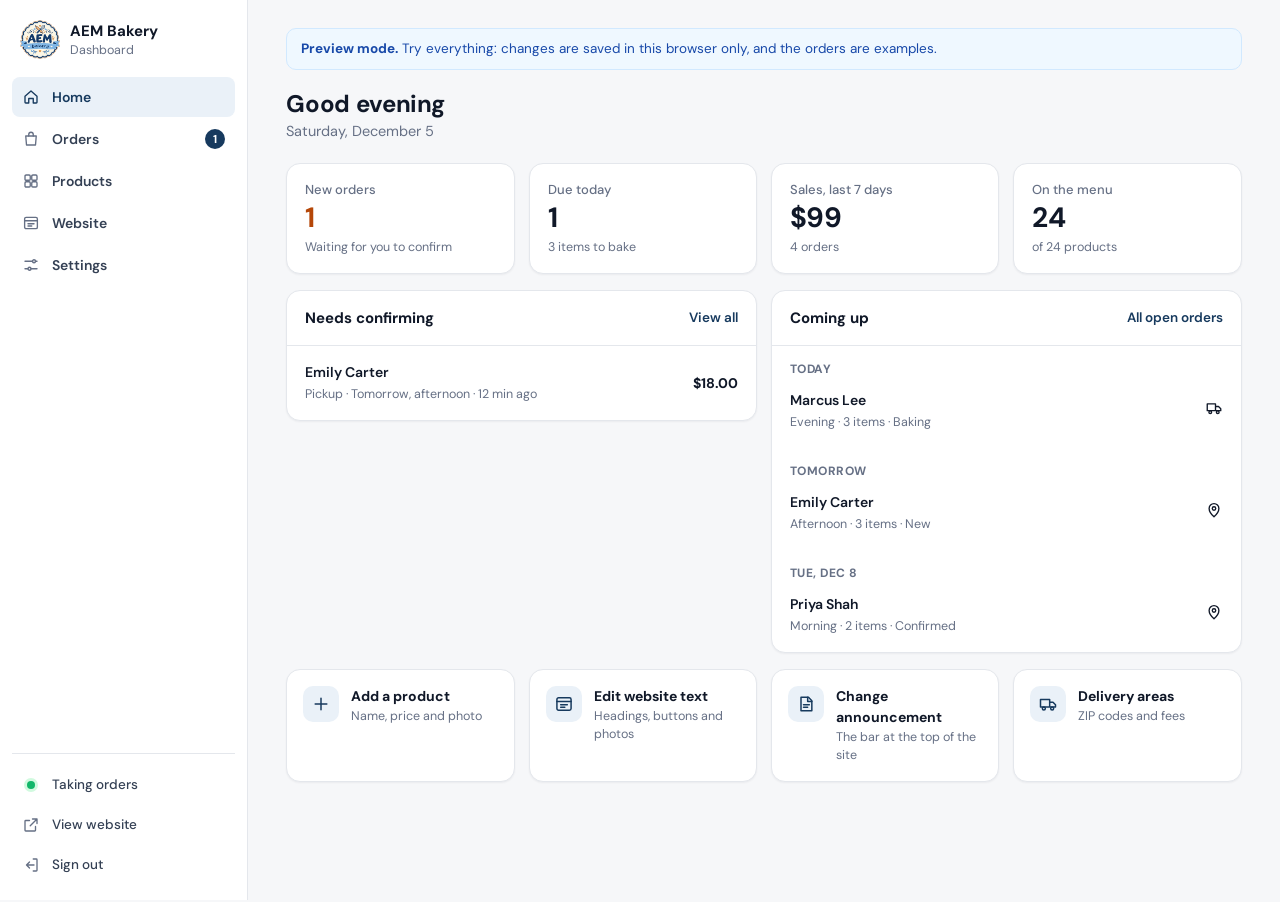
==== index.html @ 68aeba24 "Fix Vercel 404: add index and root rewrite" ====
<!DOCTYPE html>
<html lang="en">
<head>
<meta charset="utf-8">
<meta name="viewport" content="width=device-width,initial-scale=1">
<meta http-equiv="refresh" content="0; url=/admin.html">
<title>AEM Bakery Dashboard</title>
<script>location.replace('/admin.html');</script>
</head>
<body>
  <p><a href="/admin.html">Open dashboard</a></p>
</body>
</html>
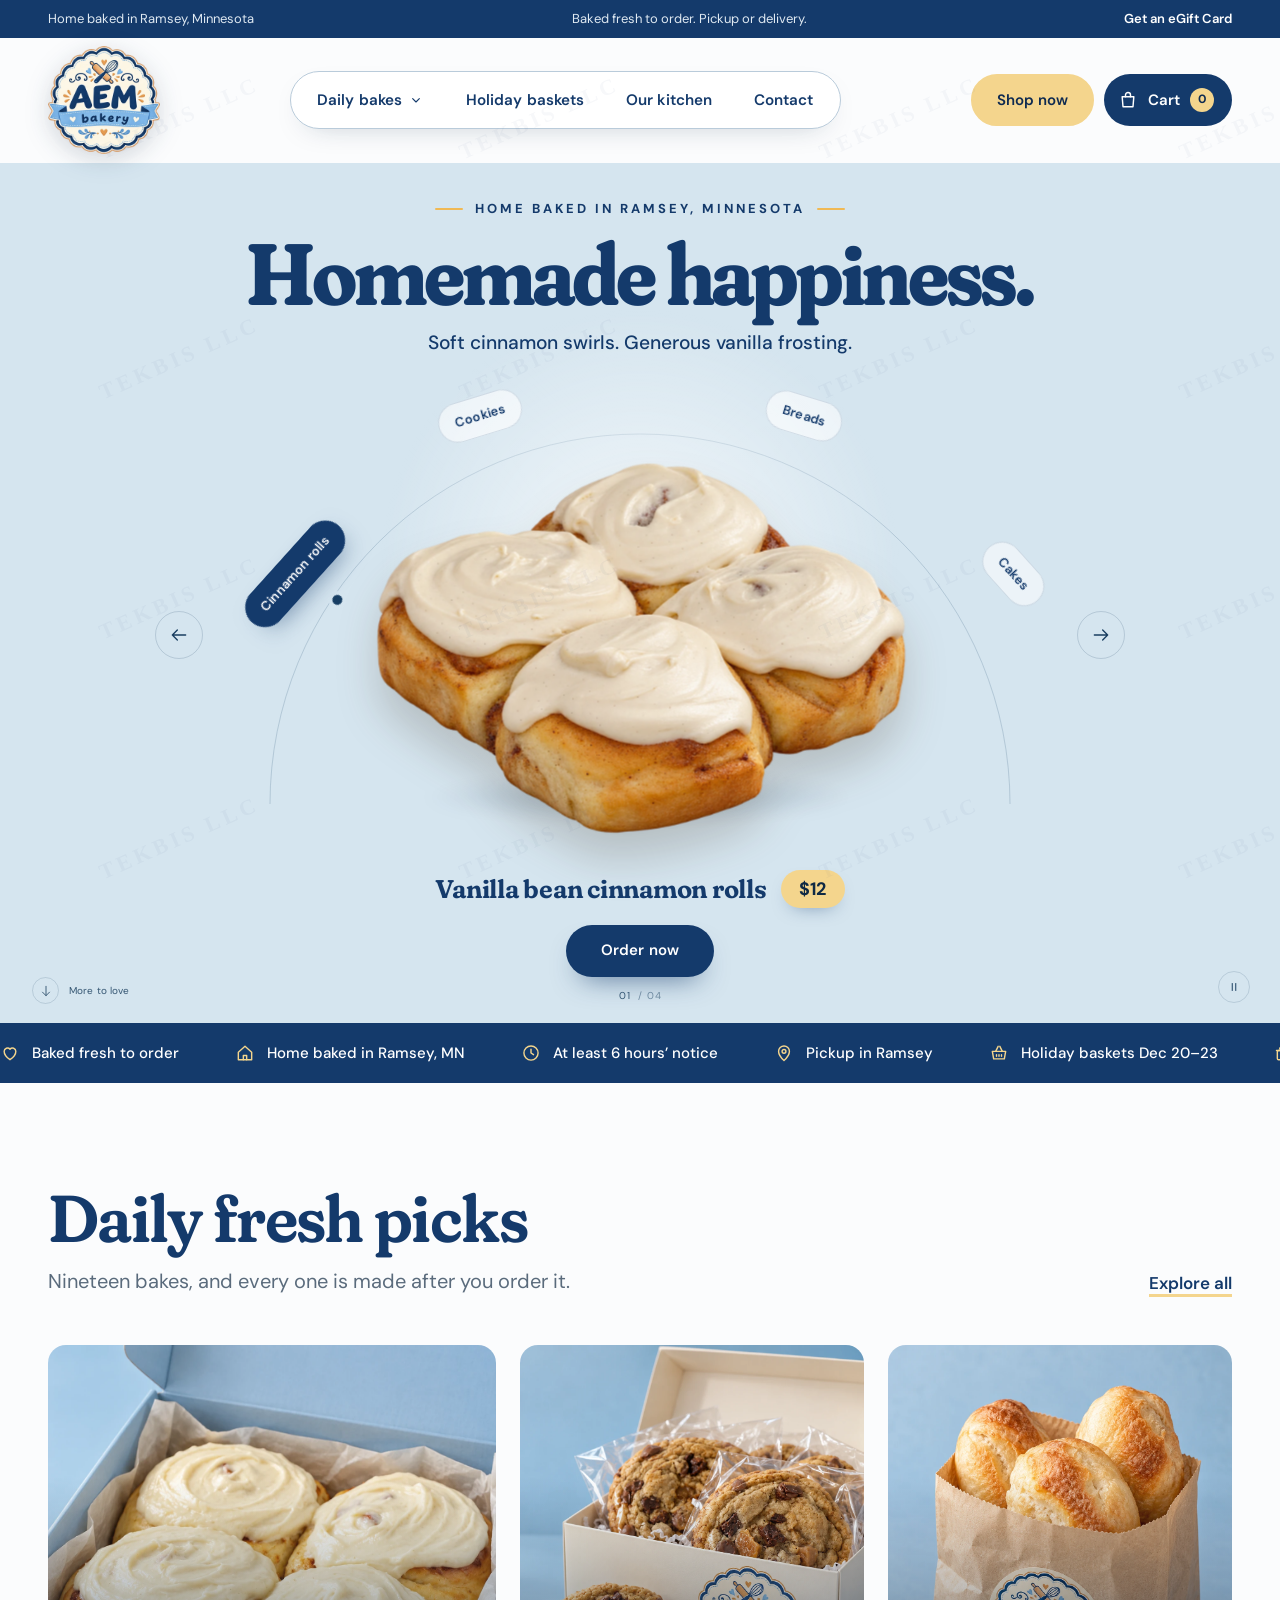
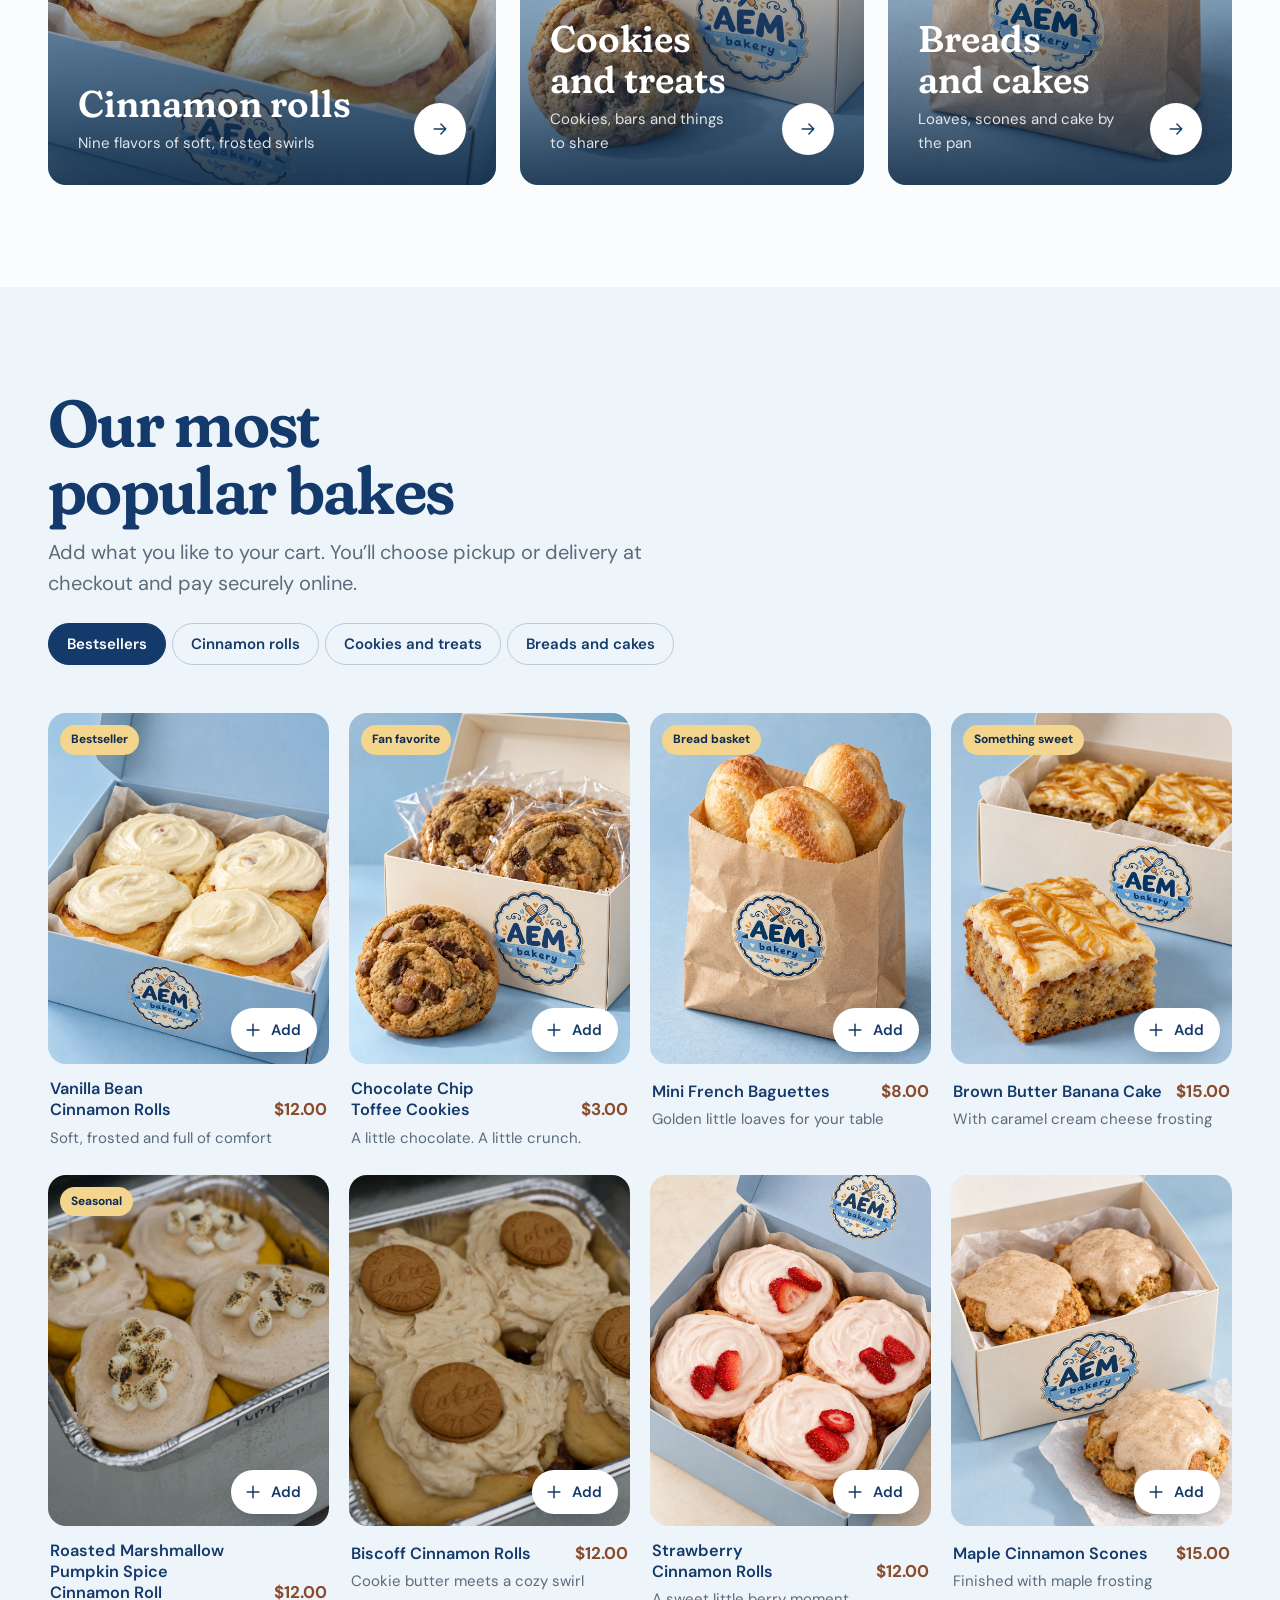
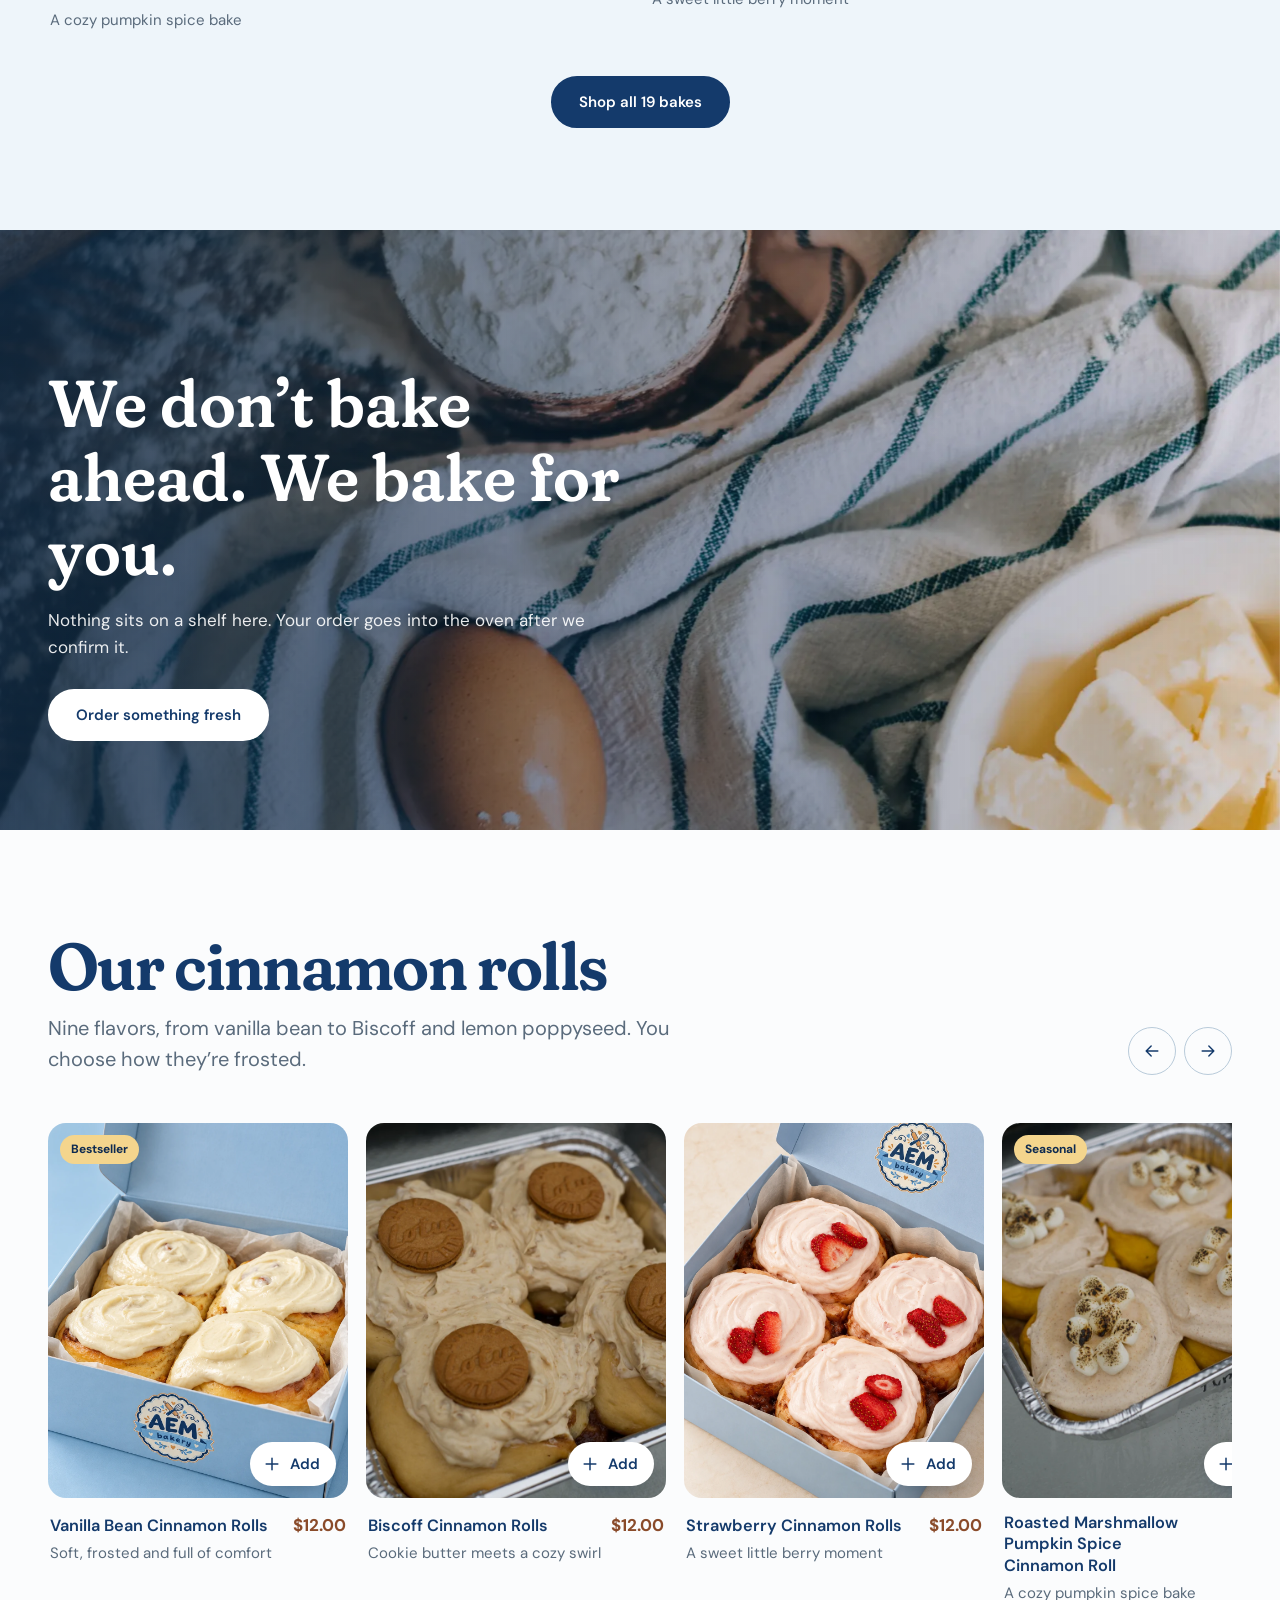
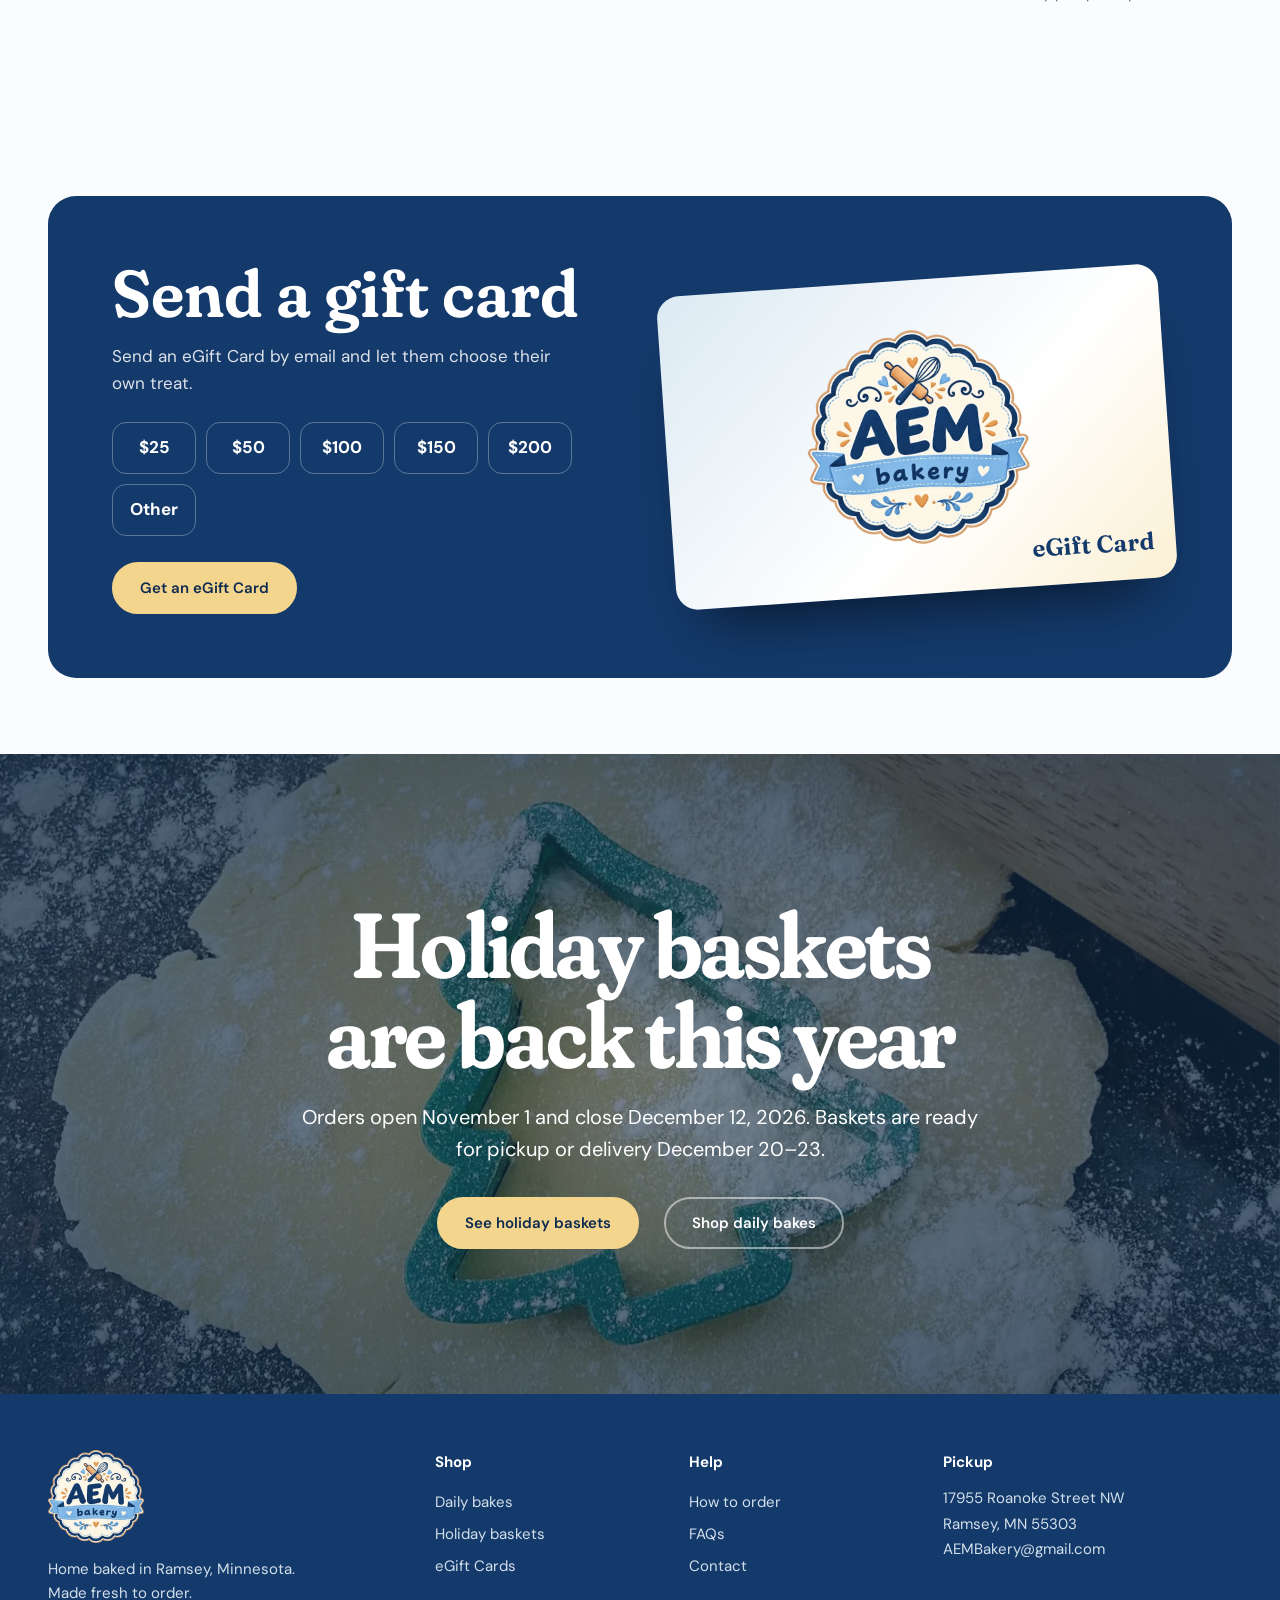
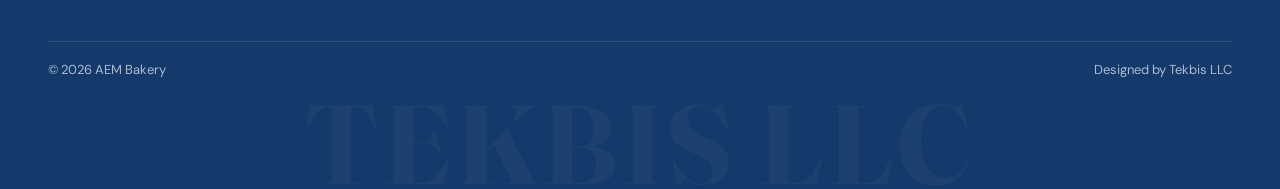
==== commit d0bf5154: "Add full bakery website so Vercel serves the homepage. The dashboard-only deploy had no index.html, " ====
--- a/index.html
+++ b/index.html
@@ -1,13 +1,155 @@
 <!DOCTYPE html>
+
 <html lang="en">
 <head>
-<meta charset="utf-8">
-<meta name="viewport" content="width=device-width,initial-scale=1">
-<meta http-equiv="refresh" content="0; url=/admin.html">
-<title>AEM Bakery Dashboard</title>
-<script>location.replace('/admin.html');</script>
+<meta charset="utf-8"/>
+<meta content="width=device-width,initial-scale=1,viewport-fit=cover" name="viewport"/>
+<title>AEM Bakery | Home-baked cinnamon rolls &amp; treats in Ramsey, MN</title>
+<meta content="Home-baked cinnamon rolls, cookies, breads and cakes in Ramsey, Minnesota. Order online for pickup or delivery, baked fresh to order." name="description"/>
+<meta content="#173a5e" name="theme-color"/>
+<meta content="website" property="og:type"/>
+<meta content="AEM Bakery | Home-baked cinnamon rolls &amp; treats in Ramsey, MN" property="og:title"/>
+<meta content="Home-baked cinnamon rolls, cookies, breads and cakes in Ramsey, Minnesota. Order online for pickup or delivery, baked fresh to order." property="og:description"/>
+<meta content="assets/studio-rolls.webp" property="og:image"/>
+<link href="assets/logo.png" rel="icon" type="image/png"/>
+<link as="font" crossorigin="" href="assets/fonts/fraunces-latin-full-normal.woff2" rel="preload" type="font/woff2"/>
+<link as="font" crossorigin="" href="assets/fonts/dm-sans-latin-wght-normal.woff2" rel="preload" type="font/woff2"/>
+<link href="https://images.unsplash.com" rel="preconnect"/>
+<link href="site.css" rel="stylesheet"/>
+<link href="hero.css" rel="stylesheet"/>
+<link href="hero-3d.css" rel="stylesheet"/>
+<script defer="" src="products.js"></script>
+<script defer="" src="config.js"></script>
+<script defer="" src="assets/vendor/supabase.js"></script>
+<script defer="" src="data.js"></script>
+<script defer="" src="app.js"></script>
 </head>
-<body>
-  <p><a href="/admin.html">Open dashboard</a></p>
+<body data-page="home">
+<a class="skip" href="#main">Skip to content</a>
+<div class="utility"><div class="wrap">
+<span class="utility-side">Home baked in Ramsey, Minnesota</span>
+<span class="utility-mid">Baked fresh to order. Pickup or delivery.</span>
+<span class="utility-side"><a href="gift-cards.html">Get an eGift Card</a></span>
+</div></div>
+<header class="site-header">
+<div class="wrap header-inner">
+<button aria-controls="nav-drawer" aria-expanded="false" aria-label="Open menu" class="icon-btn menu-btn"><svg aria-hidden="true" class="ui-icon" fill="none" stroke="currentColor" stroke-linecap="round" stroke-linejoin="round" stroke-width="1.7" viewbox="0 0 24 24"><path d="M4 7h16M4 12h16M4 17h10"></path></svg></button>
+<a aria-label="AEM Bakery home" class="brand" href="index.html"><img alt="AEM Bakery" height="88" src="assets/logo-badge.webp" width="91"/></a>
+<nav aria-label="Main" class="main-nav">
+<div class="nav-item">
+<button aria-controls="mega-shop" aria-expanded="false" class="nav-trigger">Daily bakes <svg aria-hidden="true" class="ui-icon" fill="none" stroke="currentColor" stroke-linecap="round" stroke-linejoin="round" stroke-width="1.7" viewbox="0 0 24 24"><path d="m7 10 5 5 5-5"></path></svg></button>
+<div class="mega" id="mega-shop">
+<div class="mega-links">
+<a class="mega-link" href="shop.html"><img alt="" loading="lazy" src="assets/menu-18.webp"/><div><strong>Everything we bake</strong><span>All 19 daily bakes</span></div></a>
+<a class="mega-link" href="shop.html?category=rolls"><img alt="" loading="lazy" src="assets/studio-rolls.webp"/><div><strong>Cinnamon rolls</strong><span>Nine flavors of soft, frosted swirls</span></div></a><a class="mega-link" href="shop.html?category=treats"><img alt="" loading="lazy" src="assets/studio-cookies.webp"/><div><strong>Cookies and treats</strong><span>Cookies, bars and things to share</span></div></a><a class="mega-link" href="shop.html?category=bakes"><img alt="" loading="lazy" src="assets/studio-bread.webp"/><div><strong>Breads and cakes</strong><span>Loaves, scones and cake by the pan</span></div></a>
+</div>
+<a class="mega-feature" href="holiday-baskets.html">
+<img alt="" loading="lazy" src="assets/studio-strawberry.webp"/>
+<div><strong>Holiday baskets</strong><span>Order Nov 1 – Dec 12, pickup Dec 20–23</span></div>
+</a>
+<div class="mega-foot"><span>Baked fresh to order, ready in as little as 6 hours</span><a class="link" href="gift-cards.html">eGift Cards</a></div>
+</div>
+</div>
+<a href="holiday-baskets.html">Holiday baskets</a>
+<a href="our-kitchen.html">Our kitchen</a>
+<a href="contact.html">Contact</a>
+</nav>
+<div class="header-actions">
+<a class="btn btn--butter" href="shop.html">Shop now</a>
+<button aria-label="Open cart" class="cart-btn" data-open-cart=""><svg aria-hidden="true" class="ui-icon" fill="none" stroke="currentColor" stroke-linecap="round" stroke-linejoin="round" stroke-width="1.7" viewbox="0 0 24 24"><path d="M5 8h14l-1 12H6L5 8Z"></path><path d="M9 8V6a3 3 0 0 1 6 0v2"></path></svg><span class="cart-label">Cart</span><span class="cart-count" data-cart-count="">0</span></button>
+</div>
+</div>
+</header>
+<div class="drawer-backdrop" data-backdrop=""></div>
+<aside aria-hidden="true" aria-label="Menu" class="nav-drawer" id="nav-drawer" inert="">
+<div class="drawer-head"><a aria-label="Home" href="index.html"><img alt="AEM Bakery" src="assets/logo-badge.webp"/></a><button aria-label="Close menu" class="icon-btn" data-close-nav=""><svg aria-hidden="true" class="ui-icon" fill="none" stroke="currentColor" stroke-linecap="round" stroke-linejoin="round" stroke-width="1.7" viewbox="0 0 24 24"><path d="m6 6 12 12M18 6 6 18"></path></svg></button></div>
+<nav aria-label="Mobile" class="drawer-links">
+<a href="shop.html">Daily bakes <svg aria-hidden="true" class="ui-icon" fill="none" stroke="currentColor" stroke-linecap="round" stroke-linejoin="round" stroke-width="1.7" viewbox="0 0 24 24"><path d="M5 12h14m-6-6 6 6-6 6"></path></svg></a>
+<a href="holiday-baskets.html">Holiday baskets <svg aria-hidden="true" class="ui-icon" fill="none" stroke="currentColor" stroke-linecap="round" stroke-linejoin="round" stroke-width="1.7" viewbox="0 0 24 24"><path d="M5 12h14m-6-6 6 6-6 6"></path></svg></a>
+<a href="our-kitchen.html">Our kitchen <svg aria-hidden="true" class="ui-icon" fill="none" stroke="currentColor" stroke-linecap="round" stroke-linejoin="round" stroke-width="1.7" viewbox="0 0 24 24"><path d="M5 12h14m-6-6 6 6-6 6"></path></svg></a>
+<a href="contact.html">Contact <svg aria-hidden="true" class="ui-icon" fill="none" stroke="currentColor" stroke-linecap="round" stroke-linejoin="round" stroke-width="1.7" viewbox="0 0 24 24"><path d="M5 12h14m-6-6 6 6-6 6"></path></svg></a>
+</nav>
+<div class="drawer-foot">
+<a class="btn btn--block" href="shop.html">Shop now</a>
+</div>
+</aside>
+<main id="main">
+<section aria-label="AEM Bakery signature bakes" aria-roledescription="carousel" class="hero hero-minimal hero-3d"><div class="minimal-heading"><p data-edit="index.001">HOME BAKED IN RAMSEY, MINNESOTA</p><h1 data-edit="index.002">Homemade happiness.</h1><p class="minimal-description" id="hero-description">Soft cinnamon swirls. Generous vanilla frosting.</p></div><div aria-label="Choose a bakery collection" class="signature-orbit" role="group"><svg aria-hidden="true" class="arc-lines" viewbox="0 0 860 500"><path d="M60 455a370 370 0 0 1 740 0"></path></svg><button aria-pressed="true" class="orbit-label selected" data-slide="0">Cinnamon rolls</button><button aria-pressed="false" class="orbit-label" data-slide="1">Cookies</button><button aria-pressed="false" class="orbit-label" data-slide="2">Breads</button><button aria-pressed="false" class="orbit-label" data-slide="3">Cakes</button><div class="orbit-pointer"><span></span></div><div class="hero-stage"><div class="hero-products"><span aria-hidden="true" class="hero-plate"></span><img alt="Vanilla bean cinnamon rolls, without packaging" class="hero-product active" fetchpriority="high" src="assets/hero-clean-rolls.webp"/><img alt="Chocolate chip toffee cookies, without packaging" class="hero-product" src="assets/hero-clean-cookies.webp"/><img alt="Golden mini French baguettes, without packaging" class="hero-product" src="assets/hero-clean-bread.webp"/><img alt="Caramel-frosted banana cake pieces, without packaging" class="hero-product" src="assets/hero-clean-cake.webp"/></div></div></div><div class="minimal-product"><div class="minimal-product-line"><h2 id="hero-name">Vanilla bean cinnamon rolls</h2><span aria-hidden="true" class="minimal-divider"></span><strong id="hero-price">$12</strong></div><a class="button" href="shop.html#item-vanilla-bean-cinnamon-rolls" id="hero-order">Order now <span><svg aria-hidden="true" class="ui-icon" fill="none" stroke="currentColor" stroke-linecap="round" stroke-linejoin="round" stroke-width="1.6" viewbox="0 0 24 24"><path d="M4 12h16m-6-6 6 6-6 6"></path></svg></span></a></div><div class="hero-controls"><button aria-label="Previous bake" id="prev"><svg aria-hidden="true" class="ui-icon" fill="none" stroke="currentColor" stroke-linecap="round" stroke-linejoin="round" stroke-width="1.6" viewbox="0 0 24 24"><path d="M20 12H4m6-6-6 6 6 6"></path></svg></button><span id="slide-count">01 <i>/ 04</i></span><button aria-label="Next bake" id="next"><svg aria-hidden="true" class="ui-icon" fill="none" stroke="currentColor" stroke-linecap="round" stroke-linejoin="round" stroke-width="1.6" viewbox="0 0 24 24"><path d="M4 12h16m-6-6 6 6-6 6"></path></svg></button><button aria-label="Pause slideshow" aria-pressed="false" id="pause"><svg aria-hidden="true" class="ui-icon" fill="none" stroke="currentColor" stroke-linecap="round" stroke-width="1.7" viewbox="0 0 24 24"><path d="M9 6v12M15 6v12"></path></svg></button></div><a class="hero-scroll" href="#discover"><span><svg aria-hidden="true" class="ui-icon" fill="none" stroke="currentColor" stroke-linecap="round" stroke-linejoin="round" stroke-width="1.6" viewbox="0 0 24 24"><path d="M12 4v16m-6-6 6 6 6-6"></path></svg></span>More to love</a></section>
+<div aria-label="Why order with us" class="promise"><ul><li><svg aria-hidden="true" class="ui-icon" fill="none" stroke="currentColor" stroke-linecap="round" stroke-linejoin="round" stroke-width="1.7" viewbox="0 0 24 24"><path d="M12 20s-7-4.3-7-10a4 4 0 0 1 7-2.6A4 4 0 0 1 19 10c0 5.7-7 10-7 10Z"></path></svg>Baked fresh to order</li><li><svg aria-hidden="true" class="ui-icon" fill="none" stroke="currentColor" stroke-linecap="round" stroke-linejoin="round" stroke-width="1.7" viewbox="0 0 24 24"><path d="M4 11 12 4l8 7v9H4v-9Z"></path><path d="M10 20v-5h4v5"></path></svg>Home baked in Ramsey, MN</li><li><svg aria-hidden="true" class="ui-icon" fill="none" stroke="currentColor" stroke-linecap="round" stroke-linejoin="round" stroke-width="1.7" viewbox="0 0 24 24"><circle cx="12" cy="12" r="8.5"></circle><path d="M12 7.5V12l3 2"></path></svg>At least 6 hours’ notice</li><li><svg aria-hidden="true" class="ui-icon" fill="none" stroke="currentColor" stroke-linecap="round" stroke-linejoin="round" stroke-width="1.7" viewbox="0 0 24 24"><path d="M12 21s-6.5-5.6-6.5-11a6.5 6.5 0 0 1 13 0c0 5.4-6.5 11-6.5 11Z"></path><circle cx="12" cy="10" r="2.3"></circle></svg>Pickup in Ramsey</li><li><svg aria-hidden="true" class="ui-icon" fill="none" stroke="currentColor" stroke-linecap="round" stroke-linejoin="round" stroke-width="1.7" viewbox="0 0 24 24"><path d="M4 10h16l-1.6 9H5.6L4 10Z"></path><path d="m8 10 3-6M16 10l-3-6M9 14v2M12 14v2M15 14v2"></path></svg>Holiday baskets Dec 20–23</li><li><svg aria-hidden="true" class="ui-icon" fill="none" stroke="currentColor" stroke-linecap="round" stroke-linejoin="round" stroke-width="1.7" viewbox="0 0 24 24"><rect height="11" rx="1.5" width="16" x="4" y="9"></rect><path d="M3 9h18M12 9v11M12 9S9.5 4 7.5 5.5 9 9 12 9Zm0 0s2.5-5 4.5-3.5S15 9 12 9Z"></path></svg>eGift Cards available</li><li><svg aria-hidden="true" class="ui-icon" fill="none" stroke="currentColor" stroke-linecap="round" stroke-linejoin="round" stroke-width="1.7" viewbox="0 0 24 24"><path d="M12 20s-7-4.3-7-10a4 4 0 0 1 7-2.6A4 4 0 0 1 19 10c0 5.7-7 10-7 10Z"></path></svg>Baked fresh to order</li><li><svg aria-hidden="true" class="ui-icon" fill="none" stroke="currentColor" stroke-linecap="round" stroke-linejoin="round" stroke-width="1.7" viewbox="0 0 24 24"><path d="M4 11 12 4l8 7v9H4v-9Z"></path><path d="M10 20v-5h4v5"></path></svg>Home baked in Ramsey, MN</li><li><svg aria-hidden="true" class="ui-icon" fill="none" stroke="currentColor" stroke-linecap="round" stroke-linejoin="round" stroke-width="1.7" viewbox="0 0 24 24"><circle cx="12" cy="12" r="8.5"></circle><path d="M12 7.5V12l3 2"></path></svg>At least 6 hours’ notice</li><li><svg aria-hidden="true" class="ui-icon" fill="none" stroke="currentColor" stroke-linecap="round" stroke-linejoin="round" stroke-width="1.7" viewbox="0 0 24 24"><path d="M12 21s-6.5-5.6-6.5-11a6.5 6.5 0 0 1 13 0c0 5.4-6.5 11-6.5 11Z"></path><circle cx="12" cy="10" r="2.3"></circle></svg>Pickup in Ramsey</li><li><svg aria-hidden="true" class="ui-icon" fill="none" stroke="currentColor" stroke-linecap="round" stroke-linejoin="round" stroke-width="1.7" viewbox="0 0 24 24"><path d="M4 10h16l-1.6 9H5.6L4 10Z"></path><path d="m8 10 3-6M16 10l-3-6M9 14v2M12 14v2M15 14v2"></path></svg>Holiday baskets Dec 20–23</li><li><svg aria-hidden="true" class="ui-icon" fill="none" stroke="currentColor" stroke-linecap="round" stroke-linejoin="round" stroke-width="1.7" viewbox="0 0 24 24"><rect height="11" rx="1.5" width="16" x="4" y="9"></rect><path d="M3 9h18M12 9v11M12 9S9.5 4 7.5 5.5 9 9 12 9Zm0 0s2.5-5 4.5-3.5S15 9 12 9Z"></path></svg>eGift Cards available</li></ul></div>
+<section class="section" id="discover"><div class="wrap">
+<div class="section-head"><div><h2 class="t-h2" data-edit="index.003">Daily fresh picks</h2><p class="t-lede" data-edit="index.004">Nineteen bakes, and every one is made after you order it.</p></div><a class="link" data-edit="index.005" href="shop.html">Explore all</a></div>
+<div class="cat-grid"><a class="cat-tile" href="shop.html?category=rolls"><img alt="" data-edit="index.006" loading="lazy" src="assets/studio-rolls.webp"/><div class="cat-tile-body"><div><h3 data-edit="index.007">Cinnamon rolls</h3><p data-edit="index.008">Nine flavors of soft, frosted swirls</p></div><span class="round"><svg aria-hidden="true" class="ui-icon" fill="none" stroke="currentColor" stroke-linecap="round" stroke-linejoin="round" stroke-width="1.7" viewbox="0 0 24 24"><path d="M5 12h14m-6-6 6 6-6 6"></path></svg></span></div></a><a class="cat-tile" href="shop.html?category=treats"><img alt="" data-edit="index.009" loading="lazy" src="assets/studio-cookies.webp"/><div class="cat-tile-body"><div><h3 data-edit="index.010">Cookies and treats</h3><p data-edit="index.011">Cookies, bars and things to share</p></div><span class="round"><svg aria-hidden="true" class="ui-icon" fill="none" stroke="currentColor" stroke-linecap="round" stroke-linejoin="round" stroke-width="1.7" viewbox="0 0 24 24"><path d="M5 12h14m-6-6 6 6-6 6"></path></svg></span></div></a><a class="cat-tile" href="shop.html?category=bakes"><img alt="" data-edit="index.012" loading="lazy" src="assets/studio-bread.webp"/><div class="cat-tile-body"><div><h3 data-edit="index.013">Breads and cakes</h3><p data-edit="index.014">Loaves, scones and cake by the pan</p></div><span class="round"><svg aria-hidden="true" class="ui-icon" fill="none" stroke="currentColor" stroke-linecap="round" stroke-linejoin="round" stroke-width="1.7" viewbox="0 0 24 24"><path d="M5 12h14m-6-6 6 6-6 6"></path></svg></span></div></a></div>
+</div></section>
+<section class="section section--frost"><div class="wrap">
+<div class="section-head"><div><h2 class="t-h2" data-edit="index.015">Our most popular bakes</h2><p class="t-lede" data-edit="index.016">Add what you like to your cart. You’ll choose pickup or delivery at checkout and pay securely online.</p></div>
+<div aria-label="Filter bakes" class="tabs" role="group"><button aria-pressed="true" class="tab" data-home-filter="all">Bestsellers</button><button aria-pressed="false" class="tab" data-home-filter="rolls">Cinnamon rolls</button><button aria-pressed="false" class="tab" data-home-filter="treats">Cookies and treats</button><button aria-pressed="false" class="tab" data-home-filter="bakes">Breads and cakes</button></div>
+</div>
+<div class="product-grid" data-products="home"></div>
+<div style="text-align:center;margin-top:44px"><a class="btn" data-edit="index.017" href="shop.html">Shop all 19 bakes</a></div>
+</div></section>
+<section class="photo-band" data-parallax="">
+<img alt="Flour, eggs and butter on a striped kitchen towel" data-edit="index.018" decoding="async" loading="lazy" src="assets/stock/flatlay.webp"/>
+<div class="wrap"><blockquote data-edit="index.019">We don’t bake ahead. We bake for you.</blockquote><p data-edit="index.020">Nothing sits on a shelf here. Your order goes into the oven after we confirm it.</p><a class="btn btn--light" data-edit="index.021" href="shop.html">Order something fresh</a></div>
+</section>
+<section class="section"><div class="wrap">
+<div class="section-head"><div><h2 class="t-h2" data-edit="index.022">Our cinnamon rolls</h2><p class="t-lede" data-edit="index.023">Nine flavors, from vanilla bean to Biscoff and lemon poppyseed. You choose how they’re frosted.</p></div>
+<div class="scroll-btns"><button aria-label="Scroll left" data-scroll="-1"><svg aria-hidden="true" class="ui-icon" fill="none" stroke="currentColor" stroke-linecap="round" stroke-linejoin="round" stroke-width="1.7" viewbox="0 0 24 24"><path d="M19 12H5m6-6-6 6 6 6"></path></svg></button><button aria-label="Scroll right" data-scroll="1"><svg aria-hidden="true" class="ui-icon" fill="none" stroke="currentColor" stroke-linecap="round" stroke-linejoin="round" stroke-width="1.7" viewbox="0 0 24 24"><path d="M5 12h14m-6-6 6 6-6 6"></path></svg></button></div></div>
+<div aria-label="Cinnamon roll flavors" class="scroller" data-products="rolls-scroller" tabindex="0"></div>
+</div></section>
+<section class="section--tight"><div class="wrap gift">
+<div>
+<h2 data-edit="index.024">Send a gift card</h2>
+<p data-edit="index.025">Send an eGift Card by email and let them choose their own treat.</p>
+<div class="amounts"><a href="gift-cards.html?amount=25">$25</a><a href="gift-cards.html?amount=50">$50</a><a href="gift-cards.html?amount=100">$100</a><a href="gift-cards.html?amount=150">$150</a><a href="gift-cards.html?amount=200">$200</a><a href="gift-cards.html?amount=other">Other</a></div>
+<a class="btn btn--butter" data-edit="index.026" href="gift-cards.html">Get an eGift Card</a>
+</div>
+<div aria-hidden="true" class="gift-card-visual"><img alt="" src="assets/logo-badge.webp"/><span>eGift Card</span></div>
+</div></section>
+<section class="cta-band" data-parallax="">
+<img alt="A Christmas tree cookie cutter on rolled dough" data-edit="index.027" decoding="async" loading="lazy" src="assets/stock/rolldough.webp"/>
+<div class="wrap"><h2 data-edit="index.028">Holiday baskets are back this year</h2><p data-edit="index.029">Orders open November 1 and close December 12, 2026. Baskets are ready for pickup or delivery December 20–23.</p><div class="hero-actions"><a class="btn btn--butter" data-edit="index.030" href="holiday-baskets.html">See holiday baskets</a><a class="btn btn--ghost" data-edit="index.031" href="shop.html">Shop daily bakes</a></div></div>
+</section>
+</main>
+<footer class="site-footer">
+<div class="wrap">
+<div class="ft">
+<div class="ft-brand">
+<img alt="AEM Bakery" height="93" loading="lazy" src="assets/logo-badge.webp" width="96"/>
+<p>Home baked in Ramsey, Minnesota. Made fresh to order.</p>
+</div>
+<nav aria-label="Shop" class="ft-col"><h3>Shop</h3>
+<a href="shop.html">Daily bakes</a><a href="holiday-baskets.html">Holiday baskets</a><a href="gift-cards.html">eGift Cards</a></nav>
+<nav aria-label="Help" class="ft-col"><h3>Help</h3>
+<a href="our-kitchen.html#how-it-works">How to order</a><a href="contact.html#faq">FAQs</a><a href="contact.html">Contact</a></nav>
+<div class="ft-col"><h3>Pickup</h3>
+<address><span class="nw">17955 Roanoke Street NW</span><br/>Ramsey, MN 55303<br/><a href="mailto:AEMBakery@gmail.com">AEMBakery@gmail.com</a></address></div>
+</div>
+<div class="footer-base">
+<span>© <span data-year="">2026</span> AEM Bakery</span>
+<span>Designed by Tekbis LLC</span>
+</div>
+<div aria-hidden="true" class="footer-watermark">TEKBIS LLC</div>
+</div>
+</footer>
+<aside aria-hidden="true" aria-label="Your cart" class="cart" id="cart" inert="">
+<div class="cart-head"><h2>Your order</h2><button aria-label="Close cart" class="icon-btn" data-close-cart=""><svg aria-hidden="true" class="ui-icon" fill="none" stroke="currentColor" stroke-linecap="round" stroke-linejoin="round" stroke-width="1.7" viewbox="0 0 24 24"><path d="m6 6 12 12M18 6 6 18"></path></svg></button></div>
+<ul class="cart-items" data-cart-items=""></ul>
+<div class="cart-foot" data-cart-foot="">
+<div class="cart-row"><span>Items</span><span data-cart-qty="">0</span></div>
+<div class="cart-row total"><span>Subtotal</span><span data-cart-subtotal="">$0.00</span></div>
+<a class="btn btn--block" href="checkout.html">Checkout</a>
+<p class="t-small">Choose pickup or delivery at checkout. We confirm every order by email before we bake.</p>
+</div>
+</aside>
+<dialog aria-labelledby="pd-title" class="pd" id="product-dialog">
+<button aria-label="Close" class="icon-btn pd-close" data-close-dialog=""><svg aria-hidden="true" class="ui-icon" fill="none" stroke="currentColor" stroke-linecap="round" stroke-linejoin="round" stroke-width="1.7" viewbox="0 0 24 24"><path d="m6 6 12 12M18 6 6 18"></path></svg></button>
+<div data-dialog-content=""></div>
+</dialog>
+<div aria-live="polite" class="toast" role="status">
+<img alt="" class="toast-img" data-toast-img="" src="[data-uri]"/>
+<div class="toast-body"><span class="toast-title" data-toast-title=""></span><strong data-toast-text=""></strong><span class="toast-sub" data-toast-sub=""></span></div>
+<div class="toast-actions"><button class="btn btn--sm" data-open-cart="">View cart</button><a class="toast-checkout" href="checkout.html">Checkout</a></div>
+<button aria-label="Dismiss" class="toast-x" data-toast-close=""><svg aria-hidden="true" class="ui-icon" fill="none" stroke="currentColor" stroke-linecap="round" stroke-linejoin="round" stroke-width="1.7" viewbox="0 0 24 24"><path d="m6 6 12 12M18 6 6 18"></path></svg></button>
+</div>
 </body>
 </html>
--- a/site.css
+++ b/site.css
@@ -0,0 +1,1157 @@
+/* ==========================================================================
+   AEM Bakery — site stylesheet
+   One file for every page except the homepage hero (hero.css + hero-3d.css).
+   Palette, type and the scallop motif come from the AEM logo badge.
+   ========================================================================== */
+
+@font-face{font-family:'DM Sans';font-style:normal;font-weight:100 1000;font-display:swap;src:url(assets/fonts/dm-sans-latin-wght-normal.woff2) format('woff2')}
+@font-face{font-family:'DM Sans';font-style:italic;font-weight:100 1000;font-display:swap;src:url(assets/fonts/dm-sans-latin-wght-italic.woff2) format('woff2')}
+@font-face{font-family:'Fraunces';font-style:normal;font-weight:100 900;font-display:swap;src:url(assets/fonts/fraunces-latin-full-normal.woff2) format('woff2')}
+
+:root{
+  /* palette */
+  --navy:#143a6b;          /* logo ink, sampled from the logo */
+  --navy-deep:#0e2a50;
+  --frost:#dceaf3;         /* hero blue, lightened */
+  --frost-2:#eef5fa;
+  --snow:#fbfcfd;          /* frosting white page */
+  --butter:#f4d58d;
+  --butter-soft:#fbf0d4;
+  --cinnamon:#8a4b2a;
+  --text:#1f2f40;
+  --muted:#5a6b7c;
+  --line:#d6e2ec;
+  --line-strong:#b9cbda;
+  --danger:#a33a2a;
+  --ok:#2f6b4a;
+
+  /* type */
+  --serif:'Fraunces',Georgia,'Times New Roman',serif;
+  --sans:'DM Sans',system-ui,-apple-system,'Segoe UI',Arial,sans-serif;
+
+  /* scale (1.25 minor third-ish, clamped) */
+  --fs-xs:.8125rem; --fs-sm:.9375rem; --fs-base:1.0625rem; --fs-md:1.25rem;
+  --fs-lg:clamp(1.65rem,1.2rem + 1.4vw,2.35rem);
+  --fs-xl:clamp(2.5rem,1.5rem + 3.3vw,4.6rem);
+  --fs-2xl:clamp(3.1rem,1.6rem + 5.2vw,6.6rem);
+
+  --wrap:1240px;
+  --gutter:clamp(16px,4vw,48px);
+  --radius:18px;
+  --radius-sm:10px;
+  --ease:cubic-bezier(.22,1,.36,1);
+  --header-h:100px;
+  --scallop:14px;
+}
+
+*,*::before,*::after{box-sizing:border-box}
+html{-webkit-text-size-adjust:100%;scroll-behavior:smooth;scroll-padding-top:calc(var(--header-h) + 24px)}
+body{margin:0;background:var(--snow);color:var(--text);font-family:var(--sans);font-size:var(--fs-base);line-height:1.6;-webkit-font-smoothing:antialiased;overflow-x:clip;text-rendering:optimizeLegibility}
+img,svg,video{display:block;max-width:100%}
+img{height:auto}
+a{color:inherit}
+button,input,select,textarea{font:inherit;color:inherit}
+button{cursor:pointer;background:none;border:0;padding:0}
+:where(h1,h2,h3,h4){margin:0;font-weight:400;text-wrap:balance}
+:where(p){margin:0;text-wrap:pretty}
+:focus-visible{outline:3px solid var(--butter);outline-offset:3px;border-radius:4px}
+.sr-only{position:absolute!important;width:1px;height:1px;overflow:hidden;clip:rect(0 0 0 0);white-space:nowrap}
+.skip{position:absolute;left:12px;top:-60px;z-index:100;background:var(--navy);color:#fff;padding:10px 16px;border-radius:8px;text-decoration:none}
+.skip:focus{top:12px}
+.ui-icon{width:20px;height:20px;flex-shrink:0;pointer-events:none}
+body.locked{overflow:hidden}
+
+/* ---------- type ---------- */
+.serif{font-family:var(--serif)}
+.t-display{font-family:var(--serif);font-weight:650;font-variation-settings:'SOFT' 100,'WONK' 0;font-size:var(--fs-2xl);line-height:.98;letter-spacing:-.03em;color:var(--navy)}
+.t-h2{font-family:var(--serif);font-weight:620;font-variation-settings:'SOFT' 100,'WONK' 0;font-size:var(--fs-xl);line-height:1.02;letter-spacing:-.025em;color:var(--navy)}
+.t-h3{font-family:var(--serif);font-weight:600;font-variation-settings:'SOFT' 100,'WONK' 0;font-size:var(--fs-lg);line-height:1.15;color:var(--navy)}
+.t-lede{font-size:var(--fs-md);line-height:1.55;color:var(--muted);max-width:56ch}
+.t-small{font-size:var(--fs-sm);color:var(--muted)}
+.kicker{display:block;font-size:var(--fs-sm);font-weight:600;color:var(--cinnamon);margin-bottom:.6rem}
+.link{color:var(--navy);font-weight:600;text-decoration:underline;text-decoration-color:var(--butter);text-decoration-thickness:3px;text-underline-offset:5px;transition:text-decoration-color .2s}
+.link:hover{text-decoration-color:var(--navy)}
+
+/* ---------- layout ---------- */
+.wrap{width:min(var(--wrap),100% - 2*var(--gutter));margin-inline:auto}
+.section{padding-block:clamp(64px,8vw,120px)}
+.section--tight{padding-block:clamp(48px,6vw,80px)}
+.section--frost{background:var(--frost-2)}
+.section-head{display:flex;align-items:end;justify-content:space-between;gap:24px 40px;flex-wrap:wrap;margin-bottom:clamp(28px,4vw,48px)}
+.section-head > div{max-width:640px}
+.section-head .t-lede{margin-top:.8rem}
+
+/* scallop edges — the bakery-box doily from the logo badge */
+.scallop-top,.scallop-bottom{position:relative}
+.scallop-top::before,.scallop-bottom::after{content:'';position:absolute;left:0;right:0;height:var(--scallop);background:radial-gradient(var(--scallop) at 50% 100%,var(--scallop-c,var(--snow)) 97%,transparent 100%) 0 0/calc(var(--scallop)*2) var(--scallop) repeat-x;pointer-events:none;z-index:2}
+.scallop-top::before{top:calc(var(--scallop)*-1 + 1px)}
+.scallop-bottom{z-index:21}
+.scallop-bottom::after{bottom:calc(var(--scallop)*-1 + 1px);background-image:radial-gradient(var(--scallop) at 50% 0,var(--scallop-c,var(--snow)) 97%,transparent 100%)}
+
+/* ---------- buttons ---------- */
+.btn{display:inline-flex;align-items:center;justify-content:center;gap:10px;min-height:52px;padding:0 26px;border-radius:999px;background:var(--navy);color:#fff;font-weight:600;font-size:var(--fs-sm);text-decoration:none;border:2px solid var(--navy);transition:background .2s,color .2s,border-color .2s,transform .2s var(--ease);white-space:nowrap}
+.btn:hover{background:var(--navy-deep);border-color:var(--navy-deep)}
+.btn:active{transform:scale(.98)}
+.btn--ghost{background:transparent;color:var(--navy);border-color:var(--line-strong)}
+.btn--ghost:hover{background:var(--navy);color:#fff;border-color:var(--navy)}
+.btn--butter{background:var(--butter);border-color:var(--butter);color:var(--navy-deep)}
+.btn--butter:hover{background:#f0c96a;border-color:#f0c96a}
+.btn--light{background:#fff;border-color:#fff;color:var(--navy)}
+.btn--light:hover{background:var(--butter);border-color:var(--butter)}
+.btn--block{width:100%}
+.btn--sm{min-height:42px;padding:0 18px}
+.btn[disabled]{opacity:.5;pointer-events:none}
+.icon-btn{display:inline-grid;place-items:center;width:44px;height:44px;border-radius:50%;color:var(--navy);transition:background .2s}
+.icon-btn:hover{background:var(--frost)}
+
+/* ---------- utility bar ---------- */
+.utility{background:var(--navy);color:#dfe9f2;font-size:var(--fs-xs)}
+.utility .wrap{display:flex;justify-content:space-between;align-items:center;gap:16px;min-height:38px}
+.utility a{color:#fff;text-decoration:none;font-weight:600}
+.utility a:hover{text-decoration:underline}
+.utility-mid{text-align:center}
+@media(max-width:860px){.utility-side{display:none}.utility .wrap{justify-content:center}}
+
+/* ---------- header ---------- */
+.site-header{position:sticky;top:0;z-index:40;background:rgba(251,252,253,.92);backdrop-filter:saturate(1.4) blur(14px);-webkit-backdrop-filter:saturate(1.4) blur(14px);border-bottom:1px solid transparent;transition:border-color .25s,box-shadow .25s}
+.site-header.is-scrolled{border-bottom-color:var(--line);box-shadow:0 6px 24px -18px rgba(15,41,68,.45)}
+.header-inner{display:grid;grid-template-columns:1fr auto 1fr;align-items:center;gap:20px;height:var(--header-h)}
+.brand{display:flex;align-items:center;gap:12px;text-decoration:none;justify-self:start}
+.brand img{width:auto;height:88px;filter:drop-shadow(0 4px 10px rgba(15,41,68,.12))}
+.brand-name{font-family:var(--serif);font-weight:600;font-variation-settings:'SOFT' 100,'WONK' 0;font-size:1.25rem;color:var(--navy);line-height:1}
+.brand-name small{display:block;font-family:var(--sans);font-size:.75rem;color:var(--muted);margin-top:4px}
+.main-nav{display:flex;align-items:center;gap:4px}
+.main-nav > a,.nav-trigger{display:inline-flex;align-items:center;gap:6px;height:44px;padding:0 16px;border-radius:999px;color:var(--navy);font-weight:500;font-size:var(--fs-sm);text-decoration:none;transition:background .2s}
+.main-nav > a:hover,.nav-trigger:hover,.nav-item.open .nav-trigger{background:var(--frost)}
+.main-nav > a[aria-current="page"],.nav-trigger[aria-current="page"]{background:var(--navy);color:#fff}
+.nav-trigger .ui-icon{width:16px;height:16px;transition:transform .25s}
+.nav-item{position:relative}
+.nav-item.open .nav-trigger .ui-icon{transform:rotate(180deg)}
+.header-actions{display:flex;align-items:center;gap:8px;justify-self:end}
+.cart-btn{position:relative;display:inline-flex;align-items:center;gap:10px;height:48px;padding:0 18px 0 14px;border-radius:999px;background:var(--navy);color:#fff;font-weight:600;font-size:var(--fs-sm);transition:background .2s}
+.cart-btn:hover{background:var(--navy-deep)}
+.cart-count{display:inline-grid;place-items:center;min-width:24px;height:24px;padding:0 6px;border-radius:999px;background:var(--butter);color:var(--navy-deep);font-size:.75rem;font-weight:700}
+.cart-count.bump{animation:bump .45s var(--ease)}
+@keyframes bump{40%{transform:scale(1.35)}}
+.menu-btn{display:none}
+
+/* mega menu */
+.mega{position:absolute;top:calc(100% + 14px);left:50%;transform:translate(-50%,8px);width:min(760px,calc(100vw - 48px));background:#fff;border:1px solid var(--line);border-radius:22px;box-shadow:0 30px 60px -30px rgba(15,41,68,.35);padding:18px;display:grid;grid-template-columns:1.25fr 1fr;gap:18px;opacity:0;visibility:hidden;transition:opacity .2s,transform .25s var(--ease),visibility .2s}
+.nav-item.open .mega{opacity:1;visibility:visible;transform:translate(-50%,0)}
+.mega-links{display:grid;gap:4px;align-content:start}
+.mega-link{display:grid;grid-template-columns:64px 1fr;gap:14px;align-items:center;padding:8px;border-radius:14px;text-decoration:none;transition:background .2s}
+.mega-link:hover{background:var(--frost-2)}
+.mega-link img{width:64px;height:64px;border-radius:12px;object-fit:cover}
+.mega-link strong{display:block;color:var(--navy);font-weight:600}
+.mega-link span{font-size:var(--fs-xs);color:var(--muted)}
+.mega-feature{position:relative;border-radius:16px;overflow:hidden;min-height:250px;display:flex;align-items:flex-end;text-decoration:none;color:#fff}
+.mega-feature img{position:absolute;inset:0;width:100%;height:100%;object-fit:cover;transition:transform .6s var(--ease)}
+.mega-feature:hover img{transform:scale(1.04)}
+.mega-feature::after{content:'';position:absolute;inset:0;background:linear-gradient(to top,rgba(15,41,68,.85),rgba(15,41,68,0) 60%)}
+.mega-feature div{position:relative;z-index:1;padding:18px}
+.mega-feature strong{display:block;font-family:var(--serif);font-weight:600;font-variation-settings:'SOFT' 100,'WONK' 0;font-size:1.35rem;font-weight:400;line-height:1.15}
+.mega-feature span{font-size:var(--fs-xs);opacity:.85}
+.mega-foot{grid-column:1/-1;display:flex;justify-content:space-between;align-items:center;gap:12px;border-top:1px solid var(--line);padding:14px 8px 2px;font-size:var(--fs-sm);color:var(--muted)}
+
+/* mobile drawer */
+.drawer-backdrop{position:fixed;inset:0;background:rgba(15,41,68,.45);opacity:0;visibility:hidden;transition:opacity .3s,visibility .3s;z-index:60}
+.drawer-backdrop.show{opacity:1;visibility:visible}
+.nav-drawer{position:fixed;inset:0 auto 0 0;width:min(420px,100vw);background:var(--snow);z-index:70;transform:translateX(-100%);transition:transform .4s var(--ease);display:flex;flex-direction:column;overflow-y:auto}
+.nav-drawer.open{transform:none}
+.drawer-head{display:flex;justify-content:space-between;align-items:center;padding:14px var(--gutter);border-bottom:1px solid var(--line)}
+.drawer-head img{height:64px;width:auto}
+.drawer-links{padding:12px var(--gutter);display:grid}
+.drawer-links > a{display:flex;justify-content:space-between;align-items:center;padding:16px 0;border-bottom:1px solid var(--line);font-family:var(--serif);font-weight:600;font-variation-settings:'SOFT' 100,'WONK' 0;font-size:1.6rem;color:var(--navy);text-decoration:none}
+.drawer-links > a[aria-current="page"]{color:var(--cinnamon)}
+.drawer-cats{display:grid;grid-template-columns:repeat(3,1fr);gap:10px;padding:8px var(--gutter) 20px}
+.drawer-cats a{text-decoration:none;font-size:var(--fs-xs);font-weight:600;color:var(--navy);text-align:center}
+.drawer-cats img{aspect-ratio:1;object-fit:cover;border-radius:14px;margin-bottom:6px;width:100%}
+.drawer-foot{margin-top:auto;padding:20px var(--gutter) 28px;background:var(--frost-2);display:grid;gap:12px;font-size:var(--fs-sm)}
+.drawer-foot a:not(.btn){color:var(--navy);font-weight:600}
+
+@media(max-width:1000px){
+  .main-nav{display:none}
+  .menu-btn{display:inline-grid}
+  .header-inner{grid-template-columns:auto 1fr auto}
+  .brand{justify-self:center;grid-column:2}
+  .menu-btn{grid-column:1;grid-row:1}
+  .header-actions{grid-column:3}
+}
+@media(max-width:560px){
+  :root{--header-h:76px}
+  .brand img{height:64px}
+  .brand-name{display:none}
+  .cart-btn{padding:0 12px;height:44px}
+  .cart-btn .cart-label{display:none}
+}
+
+/* ---------- inner page hero ---------- */
+.page-hero{position:relative;background:var(--frost);--scallop-c:var(--frost)}
+.page-hero-grid{display:grid;grid-template-columns:minmax(0,1fr) minmax(0,1.15fr);gap:clamp(28px,5vw,72px);align-items:center;padding-block:clamp(40px,6vw,80px) clamp(56px,7vw,96px)}
+.crumbs{display:flex;gap:8px;font-size:var(--fs-xs);color:var(--muted);margin-bottom:22px;list-style:none;padding:0}
+.crumbs a{color:var(--navy);text-decoration:none;font-weight:600}
+.crumbs li+li::before{content:'/';margin-right:8px;color:var(--line-strong)}
+.page-hero .t-display{margin-bottom:20px}
+.page-hero .t-lede{margin-bottom:28px}
+.hero-actions{display:flex;gap:12px;flex-wrap:wrap;align-items:center}
+.hero-facts{display:flex;flex-wrap:wrap;gap:10px;margin-top:28px;list-style:none;padding:0}
+.hero-facts li{display:inline-flex;align-items:center;gap:8px;padding:8px 14px;background:rgba(255,255,255,.7);border-radius:999px;font-size:var(--fs-xs);font-weight:600;color:var(--navy)}
+.hero-facts svg{width:16px;height:16px}
+.page-hero-media{position:relative;aspect-ratio:5/4}
+.page-hero-media .main{position:absolute;inset:0;width:100%;height:100%;object-fit:cover;border-radius:28px 28px 220px 28px;box-shadow:0 40px 80px -40px rgba(15,41,68,.55)}
+.page-hero-media .inset{position:absolute;left:-7%;bottom:-8%;width:38%;aspect-ratio:1;object-fit:cover;border-radius:50%;border:8px solid var(--frost);box-shadow:0 20px 40px -20px rgba(15,41,68,.5)}
+.seal{position:absolute;isolation:isolate;z-index:3;right:4%;top:-5%;width:118px;height:118px;display:grid;place-items:center;text-align:center;color:var(--navy-deep);font-family:var(--serif);font-weight:600;font-variation-settings:'SOFT' 100,'WONK' 0;font-size:.95rem;line-height:1.1;padding:18px}
+.seal::before{content:'';position:absolute;inset:0;background:var(--butter);z-index:-1;-webkit-mask:url("data:image/svg+xml,%3Csvg xmlns='http://www.w3.org/2000/svg' viewBox='0 0 100 100'%3E%3Cpath d='M50 2l5.4 6.6 8-3.3 2.6 8.2 8.6.5-.6 8.6 8.1 2.9-3.4 7.9 6.4 5.6-6.4 5.6 3.4 7.9-8.1 2.9.6 8.6-8.6.5-2.6 8.2-8-3.3L50 98l-5.4-6.6-8 3.3-2.6-8.2-8.6-.5.6-8.6-8.1-2.9 3.4-7.9L5 50l6.4-5.6-3.4-7.9 8.1-2.9-.6-8.6 8.6-.5 2.6-8.2 8 3.3z'/%3E%3C/svg%3E") center/contain no-repeat;mask:url("data:image/svg+xml,%3Csvg xmlns='http://www.w3.org/2000/svg' viewBox='0 0 100 100'%3E%3Cpath d='M50 2l5.4 6.6 8-3.3 2.6 8.2 8.6.5-.6 8.6 8.1 2.9-3.4 7.9 6.4 5.6-6.4 5.6 3.4 7.9-8.1 2.9.6 8.6-8.6.5-2.6 8.2-8-3.3L50 98l-5.4-6.6-8 3.3-2.6-8.2-8.6-.5.6-8.6-8.1-2.9 3.4-7.9L5 50l6.4-5.6-3.4-7.9 8.1-2.9-.6-8.6 8.6-.5 2.6-8.2 8 3.3z'/%3E%3C/svg%3E") center/contain no-repeat;animation:spin 40s linear infinite}
+.seal span{position:relative}
+@keyframes spin{to{transform:rotate(360deg)}}
+@media(max-width:880px){
+  .page-hero-grid{grid-template-columns:1fr}
+  .page-hero-media{order:-1;aspect-ratio:4/3;margin:0 0 8px}
+  .page-hero-media .inset{width:30%;left:auto;right:6%;bottom:-10%}
+  .seal{width:92px;height:92px;font-size:.78rem;left:4%;right:auto;top:-6%}
+}
+
+/* ---------- category tiles ---------- */
+.cat-grid{display:grid;grid-template-columns:1.3fr 1fr 1fr;gap:clamp(12px,2vw,24px)}
+.cat-tile{position:relative;display:flex;flex-direction:column;justify-content:flex-end;min-height:440px;border-radius:var(--radius);overflow:hidden;text-decoration:none;color:#fff;isolation:isolate}
+.cat-tile img{position:absolute;inset:0;width:100%;height:100%;object-fit:cover;z-index:-2;transition:transform .8s var(--ease)}
+.cat-tile::before{content:'';position:absolute;inset:0;z-index:-1;background:linear-gradient(to top,rgba(15,41,68,.88) 0%,rgba(15,41,68,.25) 45%,rgba(15,41,68,0) 70%)}
+.cat-tile:hover img{transform:scale(1.05)}
+.cat-tile-body{padding:clamp(20px,2.5vw,30px);display:flex;justify-content:space-between;align-items:end;gap:16px}
+.cat-tile h3{font-family:var(--serif);font-weight:600;font-variation-settings:'SOFT' 100,'WONK' 0;font-size:var(--fs-lg);line-height:1.1}
+.cat-tile p{font-size:var(--fs-sm);opacity:.85;margin-top:6px}
+.cat-tile .round{flex-shrink:0;display:grid;place-items:center;width:52px;height:52px;border-radius:50%;background:#fff;color:var(--navy);transition:background .2s,transform .3s var(--ease)}
+.cat-tile:hover .round{background:var(--butter);transform:rotate(-45deg)}
+@media(max-width:900px){.cat-grid{grid-template-columns:1fr 1fr}.cat-tile:first-child{grid-column:1/-1;min-height:360px}.cat-tile{min-height:300px}}
+@media(max-width:560px){.cat-grid{grid-template-columns:1fr}.cat-tile,.cat-tile:first-child{min-height:260px}}
+
+/* ---------- product cards ---------- */
+.tabs{display:flex;gap:6px;flex-wrap:wrap}
+.tab{height:42px;padding:0 18px;border-radius:999px;border:1.5px solid var(--line-strong);color:var(--navy);font-weight:600;font-size:var(--fs-sm);transition:background .2s,color .2s,border-color .2s}
+.tab:hover{border-color:var(--navy)}
+.tab[aria-pressed="true"]{background:var(--navy);border-color:var(--navy);color:#fff}
+.product-grid{display:grid;grid-template-columns:repeat(4,minmax(0,1fr));gap:clamp(14px,2vw,28px) clamp(12px,1.6vw,22px)}
+@media(max-width:1100px){.product-grid{grid-template-columns:repeat(3,minmax(0,1fr))}}
+@media(max-width:780px){.product-grid{grid-template-columns:repeat(2,minmax(0,1fr))}}
+.card{display:flex;flex-direction:column;min-width:0}
+.card-media{position:relative;aspect-ratio:4/5;border-radius:var(--radius);overflow:hidden;background:var(--frost)}
+.card-media > button[data-view]{display:block;width:100%;height:100%}
+.card-media img{width:100%;height:100%;object-fit:cover;transition:transform .7s var(--ease)}
+.card:hover .card-media img{transform:scale(1.04)}
+.badge{position:absolute;left:12px;top:12px;z-index:1;padding:5px 11px;border-radius:999px;background:var(--butter);color:var(--navy-deep);font-size:.75rem;font-weight:700;pointer-events:none}
+.quick-add{position:absolute;right:12px;bottom:12px;z-index:1;display:inline-flex;align-items:center;gap:8px;height:44px;padding:0 16px 0 12px;border-radius:999px;background:#fff;color:var(--navy);font-weight:600;font-size:var(--fs-sm);box-shadow:0 10px 24px -10px rgba(15,41,68,.5);transition:background .2s,color .2s,transform .2s var(--ease)}
+.quick-add:hover{background:var(--navy);color:#fff}
+.quick-add:active{transform:scale(.96)}
+.quick-add.added{background:var(--ok);color:#fff}
+.card-body{padding:14px 2px 0;display:grid;gap:4px}
+.card-title{display:flex;justify-content:space-between;align-items:baseline;gap:12px}
+.card-title h3{font-family:var(--sans);font-weight:600;font-size:1.02rem;line-height:1.3;color:var(--navy)}
+.card-title h3 button{text-align:left}
+.card-title h3 button:hover{text-decoration:underline;text-underline-offset:3px}
+.price{font-weight:700;color:var(--cinnamon);white-space:nowrap}
+.card-body p{font-size:var(--fs-sm);color:var(--muted);line-height:1.45}
+@media(max-width:560px){
+  .quick-add{height:40px;width:40px;padding:0;justify-content:center;right:8px;bottom:8px}
+  .quick-add .qa-label{display:none}
+  .card-title{flex-direction:column;gap:2px}
+  .card-title h3{font-size:.95rem}
+  .card-body p{display:none}
+  .badge{left:8px;top:8px;font-size:.7rem}
+}
+
+/* ---------- shop toolbar ---------- */
+.shop-bar{position:sticky;top:var(--header-h);z-index:20;background:rgba(251,252,253,.95);backdrop-filter:blur(12px);-webkit-backdrop-filter:blur(12px);border-bottom:1px solid var(--line);padding-block:14px;margin-bottom:28px}
+.shop-bar .wrap{display:flex;gap:12px;align-items:center;justify-content:space-between;flex-wrap:wrap}
+.shop-tools{display:flex;gap:10px;align-items:center}
+.field-inline{position:relative}
+.field-inline svg{position:absolute;left:14px;top:50%;transform:translateY(-50%);width:18px;height:18px;color:var(--muted)}
+.field-inline input{height:44px;width:240px;padding:0 16px 0 40px;border-radius:999px;border:1.5px solid var(--line-strong);background:#fff}
+.field-inline input:focus{outline:none;border-color:var(--navy)}
+.select-pill{height:44px;padding:0 38px 0 16px;border-radius:999px;border:1.5px solid var(--line-strong);background:#fff url("data:image/svg+xml,%3Csvg xmlns='http://www.w3.org/2000/svg' viewBox='0 0 24 24' fill='none' stroke='%23173a5e' stroke-width='2'%3E%3Cpath d='m7 10 5 5 5-5'/%3E%3C/svg%3E") right 12px center/18px no-repeat;appearance:none;font-weight:600;color:var(--navy);font-size:var(--fs-sm)}
+.results-line{display:flex;justify-content:space-between;align-items:center;margin-bottom:22px;font-size:var(--fs-sm);color:var(--muted)}
+.empty{padding:60px 20px;text-align:center;border:1.5px dashed var(--line-strong);border-radius:var(--radius);color:var(--muted)}
+.empty strong{display:block;font-family:var(--serif);font-weight:600;font-variation-settings:'SOFT' 100,'WONK' 0;font-weight:400;font-size:var(--fs-lg);color:var(--navy);margin-bottom:6px}
+@media(max-width:780px){
+  .shop-bar .tabs{flex-wrap:nowrap;overflow-x:auto;scrollbar-width:none;width:calc(100% + 2*var(--gutter));margin-inline:calc(var(--gutter)*-1);padding-inline:var(--gutter)}
+  .shop-bar .tabs::-webkit-scrollbar{display:none}
+  .tab{flex-shrink:0}
+  .shop-tools{width:100%}
+  .field-inline{flex:1}
+  .field-inline input{width:100%}
+}
+
+/* ---------- story split ---------- */
+.story{display:grid;grid-template-columns:1.05fr 1fr;gap:clamp(32px,6vw,96px);align-items:center}
+.story-media{position:relative;padding-bottom:12%}
+.story-media .big{width:88%;aspect-ratio:4/5;object-fit:cover;border-radius:220px 220px 24px 24px}
+.story-media .small{position:absolute;right:0;bottom:0;width:46%;aspect-ratio:1;object-fit:cover;border-radius:24px;border:8px solid var(--snow);box-shadow:0 30px 60px -30px rgba(15,41,68,.5)}
+.story-copy .t-h2{margin-bottom:22px}
+.story-copy p+p{margin-top:1em}
+.story-copy p{color:var(--muted);max-width:52ch}
+.story-copy .btn{margin-top:30px}
+.signature{display:flex;align-items:center;gap:14px;margin-top:28px;padding-top:24px;border-top:1px solid var(--line)}
+.signature img{width:64px;height:auto}
+.signature strong{display:block;color:var(--navy);font-family:var(--serif);font-weight:600;font-variation-settings:'SOFT' 100,'WONK' 0;font-weight:400;font-size:1.1rem}
+.signature span{font-size:var(--fs-xs);color:var(--muted)}
+@media(max-width:880px){.story{grid-template-columns:1fr}.story-media{max-width:520px}}
+
+/* ---------- steps ---------- */
+.steps{display:grid;grid-template-columns:repeat(3,1fr);gap:clamp(16px,2.5vw,32px);counter-reset:step;list-style:none;padding:0;margin:0}
+.step{background:#fff;border-radius:var(--radius);overflow:hidden;display:flex;flex-direction:column}
+.step img{aspect-ratio:16/11;object-fit:cover;width:100%}
+.step-body{padding:22px 24px 26px;position:relative}
+.step-num{position:absolute;top:-30px;left:20px;display:grid;place-items:center;width:56px;height:56px;border-radius:50%;background:var(--navy);color:#fff;font-family:var(--serif);font-weight:600;font-variation-settings:'SOFT' 100,'WONK' 0;font-size:1.4rem;border:5px solid #fff}
+.step h3{font-family:var(--serif);font-weight:600;font-variation-settings:'SOFT' 100,'WONK' 0;font-size:1.4rem;color:var(--navy);margin:18px 0 8px}
+.step p{color:var(--muted);font-size:var(--fs-sm)}
+@media(max-width:880px){.steps{grid-template-columns:1fr;max-width:560px}}
+
+/* ---------- full-bleed photo band ---------- */
+.photo-band{position:relative;min-height:clamp(380px,48vw,600px);display:grid;align-items:end;color:#fff;isolation:isolate;overflow:hidden}
+.photo-band img{position:absolute;inset:0;width:100%;height:120%;object-fit:cover;z-index:-2;will-change:transform}
+.photo-band::before{content:'';position:absolute;inset:0;z-index:-1;background:linear-gradient(90deg,rgba(15,41,68,.82) 0%,rgba(15,41,68,.35) 55%,rgba(15,41,68,.05) 100%)}
+.photo-band .wrap{padding-block:clamp(48px,7vw,96px)}
+.photo-band blockquote{margin:0;max-width:620px;font-family:var(--serif);font-weight:600;font-variation-settings:'SOFT' 100,'WONK' 0;font-size:var(--fs-xl);line-height:1.12}
+.photo-band p{margin-top:18px;max-width:46ch;opacity:.9}
+.photo-band .btn{margin-top:28px}
+
+/* ---------- duo panels ---------- */
+.duo{display:grid;grid-template-columns:1.2fr 1fr;gap:clamp(14px,2vw,24px)}
+.panel{position:relative;border-radius:var(--radius);padding:clamp(28px,4vw,48px);overflow:hidden;min-height:360px;display:flex;flex-direction:column;justify-content:flex-end;isolation:isolate}
+.panel--photo{color:#fff}
+.panel--photo img{position:absolute;inset:0;width:100%;height:100%;object-fit:cover;z-index:-2}
+.panel--photo::before{content:'';position:absolute;inset:0;z-index:-1;background:linear-gradient(to top,rgba(15,41,68,.9),rgba(15,41,68,.1))}
+.panel--butter{background:var(--butter-soft)}
+.panel--frost{background:var(--frost)}
+.panel h2,.panel h3{font-family:var(--serif);font-weight:600;font-variation-settings:'SOFT' 100,'WONK' 0;font-size:var(--fs-lg);line-height:1.12;margin-bottom:12px}
+.panel:not(.panel--photo) h2,.panel:not(.panel--photo) h3{color:var(--navy)}
+.panel p{max-width:42ch;opacity:.9}
+.panel .btn{margin-top:22px;align-self:flex-start}
+@media(max-width:820px){.duo{grid-template-columns:1fr}.panel{min-height:300px}}
+
+/* ---------- process / gallery (kitchen) ---------- */
+.mosaic{display:grid;grid-template-columns:repeat(12,1fr);grid-auto-rows:clamp(120px,14vw,190px);gap:clamp(10px,1.4vw,18px)}
+.mosaic figure{margin:0;position:relative;border-radius:var(--radius);overflow:hidden}
+.mosaic img{width:100%;height:100%;object-fit:cover}
+.mosaic figcaption{position:absolute;left:12px;bottom:12px;padding:6px 12px;border-radius:999px;background:rgba(255,255,255,.92);font-size:var(--fs-xs);font-weight:600;color:var(--navy)}
+.m1{grid-column:1/6;grid-row:span 3}
+.m2{grid-column:6/10;grid-row:span 2}
+.m3{grid-column:10/13;grid-row:span 2}
+.m4{grid-column:6/9;grid-row:span 2}
+.m5{grid-column:9/13;grid-row:span 2}
+.m6{grid-column:1/6;grid-row:span 1}
+@media(max-width:780px){.mosaic{grid-template-columns:repeat(2,1fr);grid-auto-rows:160px}.mosaic figure{grid-column:auto!important;grid-row:auto!important}.mosaic .m1{grid-column:1/-1!important;grid-row:span 2!important}}
+
+.values{display:grid;grid-template-columns:repeat(3,1fr);gap:clamp(24px,4vw,56px)}
+.value{border-top:2px solid var(--navy);padding-top:22px}
+.value svg{width:36px;height:36px;color:var(--cinnamon);margin-bottom:16px}
+.value h3{font-family:var(--serif);font-weight:600;font-variation-settings:'SOFT' 100,'WONK' 0;font-size:1.45rem;color:var(--navy);margin-bottom:8px}
+.value p{color:var(--muted)}
+@media(max-width:820px){.values{grid-template-columns:1fr}}
+
+.timeline{list-style:none;padding:0;margin:0;display:grid;gap:0}
+.timeline li{display:grid;grid-template-columns:88px 1fr 220px;gap:clamp(16px,3vw,40px);align-items:center;padding:24px 0;border-bottom:1px solid var(--line)}
+.timeline li:first-child{border-top:1px solid var(--line)}
+.timeline .when{font-family:var(--serif);font-weight:600;font-variation-settings:'SOFT' 100,'WONK' 0;font-size:1.8rem;color:var(--cinnamon)}
+.timeline h3{font-family:var(--serif);font-weight:600;font-variation-settings:'SOFT' 100,'WONK' 0;font-size:1.35rem;color:var(--navy);margin-bottom:4px}
+.timeline p{color:var(--muted);font-size:var(--fs-sm);max-width:52ch}
+.timeline img{width:100%;aspect-ratio:3/2;object-fit:cover;border-radius:14px}
+@media(max-width:720px){.timeline li{grid-template-columns:56px 1fr}.timeline img{grid-column:1/-1}.timeline .when{font-size:1.4rem}}
+
+/* ---------- contact ---------- */
+.contact-grid{display:grid;grid-template-columns:1fr 1.25fr;gap:clamp(28px,5vw,72px);align-items:start}
+.contact-cards{display:grid;gap:14px}
+.contact-card{display:grid;grid-template-columns:48px 1fr;gap:16px;align-items:start;padding:20px;border-radius:var(--radius);background:var(--frost-2);text-decoration:none}
+a.contact-card:hover{background:var(--frost)}
+.contact-card .ic{display:grid;place-items:center;width:48px;height:48px;border-radius:50%;background:#fff;color:var(--navy)}
+.contact-card strong{display:block;color:var(--navy);font-weight:600}
+.contact-card span{font-size:var(--fs-sm);color:var(--muted)}
+.contact-photo{margin-top:14px;border-radius:var(--radius);aspect-ratio:16/10;object-fit:cover;width:100%}
+@media(max-width:880px){.contact-grid{grid-template-columns:1fr}}
+
+/* ---------- forms ---------- */
+.form-card{background:#fff;border:1px solid var(--line);border-radius:24px;padding:clamp(22px,3.5vw,40px)}
+.form-card h2{font-family:var(--serif);font-weight:600;font-variation-settings:'SOFT' 100,'WONK' 0;font-size:var(--fs-lg);color:var(--navy);margin-bottom:6px}
+.form-card > p{color:var(--muted);font-size:var(--fs-sm);margin-bottom:24px}
+.fieldset{border:0;padding:0;margin:0 0 28px}
+.fieldset legend{font-family:var(--serif);font-weight:600;font-variation-settings:'SOFT' 100,'WONK' 0;font-size:1.3rem;color:var(--navy);padding:0;margin-bottom:14px;display:flex;align-items:center;gap:10px}
+.fieldset legend .n{display:inline-grid;place-items:center;width:30px;height:30px;border-radius:50%;background:var(--frost);font-size:.95rem}
+.row{display:grid;grid-template-columns:1fr 1fr;gap:14px;align-items:start}
+@media(max-width:600px){.row{grid-template-columns:1fr}}
+.field{display:grid;align-content:start;gap:6px;margin-bottom:14px;font-size:var(--fs-sm);font-weight:600;color:var(--navy)}
+.field .hint{font-weight:400;color:var(--muted);font-size:var(--fs-xs)}
+.field input,.field select,.field textarea{width:100%;min-height:50px;padding:12px 16px;border-radius:12px;border:1.5px solid var(--line-strong);background:#fff;font-weight:400;color:var(--text);transition:border-color .2s,box-shadow .2s}
+.field textarea{min-height:120px;resize:vertical}
+.field select{appearance:none;background:#fff url("data:image/svg+xml,%3Csvg xmlns='http://www.w3.org/2000/svg' viewBox='0 0 24 24' fill='none' stroke='%23173a5e' stroke-width='2'%3E%3Cpath d='m7 10 5 5 5-5'/%3E%3C/svg%3E") right 14px center/18px no-repeat;padding-right:40px}
+.field input:focus,.field select:focus,.field textarea:focus{outline:none;border-color:var(--navy);box-shadow:0 0 0 4px var(--frost)}
+.field input:user-invalid,.field textarea:user-invalid{border-color:var(--danger)}
+.choice-grid{display:grid;grid-template-columns:repeat(3,1fr);gap:10px}
+@media(max-width:600px){.choice-grid{grid-template-columns:1fr}}
+.choice{position:relative}
+.choice input{position:absolute;opacity:0;inset:0}
+.choice span{display:block;height:100%;padding:14px 16px;border-radius:12px;border:1.5px solid var(--line-strong);font-weight:600;color:var(--navy);font-size:var(--fs-sm);cursor:pointer;transition:border-color .2s,background .2s}
+.choice small{display:block;font-weight:400;color:var(--muted);font-size:var(--fs-xs)}
+.choice input:checked+span{border-color:var(--navy);background:var(--frost-2);box-shadow:inset 0 0 0 1px var(--navy)}
+.choice input:focus-visible+span{outline:3px solid var(--butter);outline-offset:2px}
+.check{display:flex;gap:12px;align-items:flex-start;font-size:var(--fs-sm);color:var(--muted);margin:6px 0 22px}
+.check input{width:20px;height:20px;margin-top:2px;accent-color:var(--navy);flex-shrink:0}
+.form-note{font-size:var(--fs-xs);color:var(--muted);margin-top:14px;text-align:center}
+.form-error{display:none;padding:12px 16px;border-radius:12px;background:#fbe9e5;color:var(--danger);font-size:var(--fs-sm);margin-bottom:16px}
+.form-error.show{display:block}
+.hp{position:absolute;left:-9999px}
+
+/* ---------- FAQ ---------- */
+.faq{display:grid;grid-template-columns:1fr 1.6fr;gap:clamp(28px,5vw,80px);align-items:start}
+.faq-list{border-top:1px solid var(--line)}
+.faq-list details{border-bottom:1px solid var(--line)}
+.faq-list summary{list-style:none;display:flex;justify-content:space-between;align-items:center;gap:20px;padding:22px 0;cursor:pointer;font-weight:600;color:var(--navy);font-size:1.05rem}
+.faq-list summary::-webkit-details-marker{display:none}
+.faq-list summary .pm{flex-shrink:0;display:grid;place-items:center;width:34px;height:34px;border-radius:50%;background:var(--frost-2);transition:transform .3s var(--ease),background .2s}
+.faq-list details[open] summary .pm{transform:rotate(45deg);background:var(--butter)}
+.faq-list details p{padding:0 50px 24px 0;color:var(--muted);max-width:62ch}
+.faq-list a{color:var(--navy);font-weight:600}
+@media(max-width:880px){.faq{grid-template-columns:1fr}}
+
+/* ---------- product dialog ---------- */
+.pd{border:0;padding:0;border-radius:26px;width:min(940px,calc(100vw - 32px));max-height:calc(100dvh - 32px);background:#fff;color:var(--text);box-shadow:0 40px 100px -30px rgba(15,41,68,.6);overflow:auto}
+.pd::backdrop{background:rgba(15,41,68,.55);backdrop-filter:blur(3px)}
+.pd[open]{animation:pop .35s var(--ease)}
+@keyframes pop{from{opacity:0;transform:translateY(16px) scale(.98)}}
+.pd-grid{display:grid;grid-template-columns:1fr 1fr}
+.pd-media{position:relative;background:var(--frost);min-height:100%}
+.pd-media img{width:100%;height:100%;object-fit:cover;aspect-ratio:4/5}
+.pd-body{padding:clamp(24px,4vw,44px);display:flex;flex-direction:column}
+.pd-body .kicker{margin-bottom:8px}
+.pd-body h2{font-family:var(--serif);font-weight:600;font-variation-settings:'SOFT' 100,'WONK' 0;font-size:var(--fs-xl);line-height:1.08;color:var(--navy);margin-bottom:10px}
+.pd-price{font-size:1.4rem;font-weight:700;color:var(--cinnamon);margin-bottom:16px}
+.pd-body > p{color:var(--muted);margin-bottom:22px}
+.pd-buy{display:flex;gap:10px;align-items:stretch;margin-bottom:18px}
+.pd-buy .btn{flex:1}
+.pd-meta{display:grid;gap:10px;padding-top:18px;border-top:1px solid var(--line);font-size:var(--fs-sm);color:var(--muted);list-style:none;margin:auto 0 0;padding-left:0}
+.pd-meta li{display:flex;gap:10px;align-items:flex-start}
+.pd-meta svg{width:18px;height:18px;color:var(--navy);margin-top:3px}
+.pd-close{position:absolute;right:14px;top:14px;z-index:3;background:#fff;box-shadow:0 6px 20px -8px rgba(15,41,68,.4)}
+@media(max-width:720px){.pd-grid{grid-template-columns:1fr}.pd-media img{aspect-ratio:4/3}}
+
+.qty{display:inline-flex;align-items:center;border:1.5px solid var(--line-strong);border-radius:999px;height:52px;background:#fff}
+.qty button{width:44px;height:100%;display:grid;place-items:center;color:var(--navy);border-radius:999px}
+.qty button:hover{background:var(--frost-2)}
+.qty input{width:40px;text-align:center;border:0;background:transparent;font-weight:700;-moz-appearance:textfield}
+.qty input::-webkit-outer-spin-button,.qty input::-webkit-inner-spin-button{-webkit-appearance:none}
+.qty--sm{height:38px}
+.qty--sm button{width:34px}
+.qty--sm input{width:30px;font-size:var(--fs-sm)}
+
+/* ---------- cart drawer ---------- */
+.cart{position:fixed;inset:0 0 0 auto;width:min(440px,100vw);background:#fff;z-index:70;transform:translateX(100%);transition:transform .4s var(--ease);display:flex;flex-direction:column}
+.cart.open{transform:none;box-shadow:-30px 0 80px -30px rgba(15,41,68,.5)}
+.cart-head{display:flex;justify-content:space-between;align-items:center;padding:18px 22px;border-bottom:1px solid var(--line)}
+.cart-head h2{font-family:var(--serif);font-weight:600;font-variation-settings:'SOFT' 100,'WONK' 0;font-size:1.5rem;color:var(--navy)}
+.cart-items{flex:1;overflow-y:auto;padding:8px 22px;list-style:none;margin:0}
+.cart-item{display:grid;grid-template-columns:76px 1fr auto;gap:14px;padding:16px 0;border-bottom:1px solid var(--line);align-items:start}
+.cart-item img{width:76px;height:76px;border-radius:12px;object-fit:cover}
+.cart-item h3{font-size:.95rem;font-weight:600;color:var(--navy);line-height:1.3;margin-bottom:8px}
+.cart-item .line-price{font-weight:700;color:var(--cinnamon);font-size:var(--fs-sm)}
+.cart-item .remove{display:block;margin-top:10px;font-size:var(--fs-xs);color:var(--muted);text-decoration:underline}
+.cart-empty{padding:48px 24px;text-align:center;color:var(--muted)}
+.cart-empty img{width:140px;height:140px;border-radius:50%;object-fit:cover;margin:0 auto 18px}
+.cart-empty strong{display:block;font-family:var(--serif);font-weight:600;font-variation-settings:'SOFT' 100,'WONK' 0;font-weight:400;font-size:1.4rem;color:var(--navy);margin-bottom:6px}
+.cart-empty .btn{margin-top:20px}
+.cart-foot{padding:18px 22px 22px;border-top:1px solid var(--line);background:var(--frost-2)}
+.cart-row{display:flex;justify-content:space-between;font-size:var(--fs-sm);color:var(--muted);margin-bottom:6px}
+.cart-row.total{font-size:1.15rem;color:var(--navy);font-weight:700;margin:10px 0 16px}
+.cart-foot .t-small{font-size:var(--fs-xs);margin-top:12px;text-align:center}
+
+/* ---------- checkout ---------- */
+.checkout-head{background:var(--frost);padding-block:clamp(32px,4vw,52px) clamp(40px,5vw,64px);--scallop-c:var(--frost);position:relative}
+.checkout-head .t-display{font-size:var(--fs-xl)}
+.progress{display:flex;gap:8px;list-style:none;padding:0;margin:18px 0 0;font-size:var(--fs-xs);font-weight:600;color:var(--muted);flex-wrap:wrap}
+.progress li{display:flex;align-items:center;gap:8px}
+.progress li+li::before{content:'';width:24px;height:1.5px;background:var(--line-strong)}
+.progress .on{color:var(--navy)}
+.checkout{display:grid;grid-template-columns:1.35fr 1fr;gap:clamp(24px,4vw,56px);align-items:start}
+.summary{position:sticky;top:calc(var(--header-h) + 20px);background:var(--frost-2);border-radius:24px;padding:clamp(20px,3vw,32px)}
+.summary h2{font-family:var(--serif);font-weight:600;font-variation-settings:'SOFT' 100,'WONK' 0;font-size:1.5rem;color:var(--navy);margin-bottom:12px}
+.summary .cart-items{padding:0;max-height:none;overflow:visible}
+.summary .cart-item{grid-template-columns:64px 1fr auto}
+.summary .cart-item img{width:64px;height:64px}
+.summary-lines{padding-top:14px}
+.summary-note{display:flex;gap:12px;margin-top:16px;padding:14px;border-radius:14px;background:#fff;font-size:var(--fs-xs);color:var(--muted)}
+.summary-note svg{width:20px;height:20px;color:var(--cinnamon);flex-shrink:0}
+@media(max-width:900px){.checkout{grid-template-columns:1fr}.summary{position:static;order:-1}}
+
+.confirm{max-width:680px;margin-inline:auto;text-align:center}
+.confirm-badge{width:110px;height:110px;margin:0 auto 26px;display:grid;place-items:center;border-radius:50%;background:var(--butter);color:var(--navy)}
+.confirm-badge svg{width:46px;height:46px}
+.confirm .t-display{margin-bottom:16px}
+.confirm .t-lede{margin:0 auto 28px}
+.confirm-ref{display:inline-block;padding:10px 18px;border-radius:999px;background:var(--frost);font-weight:700;color:var(--navy);margin-bottom:30px}
+.confirm-list{text-align:left;background:var(--frost-2);border-radius:20px;padding:24px 28px;margin:0 0 30px;list-style:none;display:grid;gap:14px}
+.confirm-list li{display:grid;grid-template-columns:36px 1fr;gap:12px;color:var(--muted);font-size:var(--fs-sm)}
+.confirm-list b{display:grid;place-items:center;width:36px;height:36px;border-radius:50%;background:#fff;color:var(--navy);font-family:var(--serif);font-weight:600;font-variation-settings:'SOFT' 100,'WONK' 0;font-weight:400}
+.confirm-list strong{color:var(--navy)}
+
+/* ---------- footer ---------- */
+.site-footer{position:relative;background:var(--navy);color:#d3dfeb}
+.footer-cta{display:grid;grid-template-columns:1.4fr 1fr;gap:32px;align-items:center;padding-block:clamp(48px,6vw,80px);border-bottom:1px solid rgba(255,255,255,.12)}
+.footer-cta h2{font-family:var(--serif);font-weight:600;font-variation-settings:'SOFT' 100,'WONK' 0;font-size:var(--fs-xl);line-height:1.08;color:#fff;max-width:16ch}
+.footer-cta .actions{display:flex;gap:12px;flex-wrap:wrap;justify-content:flex-end}
+.footer-cta .btn--ghost{color:#fff;border-color:rgba(255,255,255,.35)}
+.footer-cta .btn--ghost:hover{background:#fff;color:var(--navy);border-color:#fff}
+.footer-main{display:grid;grid-template-columns:1.5fr repeat(3,1fr) 1.5fr;gap:clamp(24px,3vw,48px);padding-block:clamp(40px,5vw,64px)}
+.footer-brand img{width:132px;height:auto;margin-bottom:18px}
+.footer-brand p{font-size:var(--fs-sm);max-width:30ch;line-height:1.6}
+.footer-col h3{font-family:var(--sans);font-size:var(--fs-sm);font-weight:700;color:#fff;margin-bottom:14px}
+.footer-col ul{list-style:none;margin:0;padding:0;display:grid;gap:10px}
+.footer-col a{color:#cfdbe7;text-decoration:none;font-size:var(--fs-sm);transition:color .2s}
+.footer-col a:hover{color:var(--butter)}
+.footer-col address{font-style:normal;font-size:var(--fs-sm);line-height:1.7}
+.newsletter p{font-size:var(--fs-sm);margin-bottom:14px}
+.newsletter-form{display:flex;background:rgba(255,255,255,.08);border:1px solid rgba(255,255,255,.18);border-radius:999px;padding:5px}
+.newsletter-form input{flex:1;min-width:0;background:transparent;border:0;color:#fff;padding:0 14px;font-size:var(--fs-sm)}
+.newsletter-form input::placeholder{color:#9fb3c7}
+.newsletter-form input:focus{outline:none}
+.newsletter-form button{height:42px;padding:0 18px;border-radius:999px;background:var(--butter);color:var(--navy-deep);font-weight:700;font-size:var(--fs-sm)}
+.newsletter-msg{font-size:var(--fs-xs);margin-top:10px;min-height:1.2em;color:var(--butter)}
+.socials{display:flex;gap:8px;margin-top:18px}
+.socials a{display:grid;place-items:center;width:40px;height:40px;border-radius:50%;border:1px solid rgba(255,255,255,.22);color:#fff;transition:background .2s}
+.socials a:hover{background:rgba(255,255,255,.12)}
+.socials svg{width:18px;height:18px}
+.footer-word{font-family:var(--serif);font-weight:600;font-variation-settings:'SOFT' 100,'WONK' 0;font-size:clamp(3.5rem,13vw,11rem);line-height:.82;color:rgba(255,255,255,.06);letter-spacing:-.02em;white-space:nowrap;overflow:hidden;user-select:none;padding-top:10px}
+.footer-base{display:flex;justify-content:space-between;align-items:center;gap:16px;flex-wrap:wrap;padding-block:22px;border-top:1px solid rgba(255,255,255,.12);font-size:var(--fs-xs)}
+.footer-base nav{display:flex;gap:20px;flex-wrap:wrap}
+.footer-base a{color:#cfdbe7;text-decoration:none}
+.footer-base a:hover{color:#fff}
+@media(max-width:1000px){.footer-main{grid-template-columns:1fr 1fr 1fr}.footer-brand,.newsletter{grid-column:1/-1}}
+@media(max-width:720px){.footer-cta{grid-template-columns:1fr}.footer-cta .actions{justify-content:flex-start}.footer-main{grid-template-columns:1fr 1fr}}
+
+/* ---------- toast ---------- */
+.toast{position:fixed;left:50%;bottom:24px;z-index:90;transform:translate(-50%,calc(100% + 48px));visibility:hidden;display:flex;align-items:center;gap:14px;padding:12px 12px 12px 18px;border-radius:999px;background:var(--navy-deep);color:#fff;font-size:var(--fs-sm);box-shadow:0 20px 40px -16px rgba(15,41,68,.6);transition:transform .4s var(--ease),visibility .4s;max-width:calc(100vw - 32px)}
+.toast.show{transform:translate(-50%,0);visibility:visible}
+.toast button{height:36px;padding:0 14px;border-radius:999px;background:var(--butter);color:var(--navy-deep);font-weight:700;white-space:nowrap}
+
+/* ---------- strip under hero ---------- */
+.promise{background:var(--navy);color:#fff;overflow:hidden}
+.promise ul{display:flex;gap:56px;list-style:none;margin:0;padding:18px 0;width:max-content;animation:slide 40s linear infinite}
+.promise li{display:flex;align-items:center;gap:12px;font-size:var(--fs-sm);font-weight:500;white-space:nowrap}
+.promise svg{width:20px;height:20px;color:var(--butter)}
+@keyframes slide{to{transform:translateX(-50%)}}
+.promise:hover ul{animation-play-state:paused}
+
+/* ---------- flavour scroller ---------- */
+.scroller{display:grid;grid-auto-flow:column;grid-auto-columns:clamp(220px,24vw,300px);gap:18px;overflow-x:auto;scroll-snap-type:x mandatory;padding-bottom:12px;scrollbar-width:thin;scrollbar-color:var(--line-strong) transparent}
+.scroller > *{scroll-snap-align:start}
+.scroll-btns{display:flex;gap:8px}
+.scroll-btns button{width:48px;height:48px;border-radius:50%;border:1.5px solid var(--line-strong);display:grid;place-items:center;color:var(--navy);transition:background .2s,color .2s}
+.scroll-btns button:hover{background:var(--navy);color:#fff;border-color:var(--navy)}
+
+@media(prefers-reduced-motion:reduce){
+  html{scroll-behavior:auto}
+  *,*::before,*::after{animation-duration:.001ms!important;animation-iteration-count:1!important;transition-duration:.001ms!important}
+}
+
+/* ---------- v2: header buttons ---------- */
+.header-actions .btn{min-height:46px;padding:0 20px}
+@media(max-width:1180px){.header-actions .hide-md{display:none}}
+@media(max-width:1000px){.header-actions .btn{display:none}}
+
+/* ---------- v2: full-photo page hero ---------- */
+.photo-hero{position:relative;isolation:isolate;min-height:clamp(520px,78vh,780px);display:flex;align-items:flex-end;color:#fff;overflow:hidden}
+.photo-hero > img{position:absolute;inset:0;width:100%;height:100%;object-fit:cover;z-index:-2;transform:scale(1.04);animation:hero-zoom 14s var(--ease) forwards}
+.photo-hero::before{content:'';position:absolute;inset:0;z-index:-1;background:linear-gradient(180deg,rgba(15,41,68,.25) 0%,rgba(15,41,68,.15) 35%,rgba(15,41,68,.82) 100%),linear-gradient(90deg,rgba(15,41,68,.55),rgba(15,41,68,0) 65%)}
+@keyframes hero-zoom{to{transform:scale(1)}}
+.photo-hero .wrap{padding-block:clamp(72px,10vw,140px) clamp(64px,8vw,110px)}
+.photo-hero .crumbs{color:rgba(255,255,255,.75)}
+.photo-hero .crumbs a{color:#fff}
+.photo-hero .crumbs li+li::before{color:rgba(255,255,255,.5)}
+.photo-hero h1{font-family:var(--serif);font-weight:650;font-variation-settings:'SOFT' 100,'WONK' 0;font-size:var(--fs-2xl);line-height:.96;letter-spacing:-.03em;max-width:13ch;margin-bottom:22px;text-shadow:0 2px 30px rgba(15,41,68,.35)}
+.photo-hero .lede{font-size:var(--fs-md);max-width:52ch;opacity:.92;margin-bottom:30px}
+.photo-hero .hero-facts li{background:rgba(255,255,255,.14);color:#fff;backdrop-filter:blur(6px);-webkit-backdrop-filter:blur(6px)}
+.photo-hero .link{color:#fff}
+.photo-hero .btn--ghost{color:#fff;border-color:rgba(255,255,255,.5)}
+.photo-hero .btn--ghost:hover{background:#fff;color:var(--navy);border-color:#fff}
+.scallop-in::after{content:'';position:absolute;left:0;right:0;bottom:-1px;height:var(--scallop);background:radial-gradient(var(--scallop) at 50% 100%,var(--snow) 97%,transparent 100%) 0 0/calc(var(--scallop)*2) var(--scallop) repeat-x;z-index:1}
+
+/* ---------- v2: closing photo band with CTA ---------- */
+.cta-band{position:relative;isolation:isolate;min-height:clamp(440px,60vw,640px);display:grid;place-items:center;text-align:center;color:#fff;overflow:hidden}
+.cta-band > img{position:absolute;inset:0;width:100%;height:120%;object-fit:cover;z-index:-2;will-change:transform}
+.cta-band::before{content:'';position:absolute;inset:0;z-index:-1;background:radial-gradient(ellipse at center,rgba(15,41,68,.55),rgba(15,41,68,.78))}
+.cta-band .wrap{padding-block:clamp(72px,9vw,120px)}
+.cta-band .kicker{color:var(--butter)}
+.cta-band h2{font-family:var(--serif);font-weight:650;font-variation-settings:'SOFT' 100,'WONK' 0;font-size:var(--fs-2xl);line-height:.98;letter-spacing:-.03em;max-width:15ch;margin:0 auto 20px}
+.cta-band p{max-width:50ch;margin:0 auto 32px;font-size:var(--fs-md);opacity:.92}
+.cta-band .hero-actions{justify-content:center}
+.cta-band .btn--ghost{color:#fff;border-color:rgba(255,255,255,.5)}
+.cta-band .btn--ghost:hover{background:#fff;color:var(--navy)}
+
+/* ---------- v2: helpful tips ---------- */
+.tips{display:grid;grid-template-columns:repeat(3,1fr);gap:clamp(14px,2vw,24px);list-style:none;margin:0;padding:0;counter-reset:tip}
+.tip{background:#fff;border:1px solid var(--line);border-radius:var(--radius);padding:28px 26px}
+.tip svg{width:34px;height:34px;color:var(--cinnamon);margin-bottom:18px}
+.tip h3{font-family:var(--serif);font-weight:600;font-variation-settings:'SOFT' 100;font-size:1.5rem;color:var(--navy);margin-bottom:8px}
+.tip p{color:var(--muted);font-size:var(--fs-sm)}
+.tip a{color:var(--navy);font-weight:600}
+@media(max-width:880px){.tips{grid-template-columns:1fr}}
+
+/* ---------- v2: pickup & delivery ---------- */
+.fulfil{display:grid;grid-template-columns:1.1fr 1fr;gap:clamp(24px,4vw,56px);align-items:center}
+.fulfil-media{position:relative;aspect-ratio:4/3;border-radius:var(--radius);overflow:hidden}
+.fulfil-media img{width:100%;height:100%;object-fit:cover}
+.fulfil-list{display:grid;gap:14px;margin-top:26px}
+.fulfil-item{display:grid;grid-template-columns:52px 1fr;gap:16px;padding:20px;border-radius:var(--radius);background:#fff;border:1px solid var(--line)}
+.fulfil-item .ic{display:grid;place-items:center;width:52px;height:52px;border-radius:50%;background:var(--frost);color:var(--navy)}
+.fulfil-item strong{display:block;color:var(--navy);font-size:1.05rem}
+.fulfil-item span{font-size:var(--fs-sm);color:var(--muted)}
+@media(max-width:880px){.fulfil{grid-template-columns:1fr}}
+
+/* ---------- v2: gift cards ---------- */
+.gift{display:grid;grid-template-columns:1fr 1fr;gap:clamp(24px,4vw,64px);align-items:center;background:var(--navy);color:#fff;border-radius:28px;padding:clamp(28px,5vw,64px);overflow:hidden;position:relative}
+.gift h2{font-family:var(--serif);font-weight:620;font-variation-settings:'SOFT' 100;font-size:var(--fs-xl);line-height:1.02;margin-bottom:16px}
+.gift p{opacity:.85;max-width:44ch;margin-bottom:24px}
+.amounts{display:flex;flex-wrap:wrap;gap:10px;margin-bottom:26px}
+.amounts a{display:grid;place-items:center;min-width:84px;height:52px;padding:0 16px;border-radius:14px;border:1.5px solid rgba(255,255,255,.3);color:#fff;text-decoration:none;font-weight:700;transition:background .2s,color .2s}
+.amounts a:hover{background:var(--butter);color:var(--navy-deep);border-color:var(--butter)}
+.gift-card-visual{position:relative;aspect-ratio:1.6;border-radius:22px;background:linear-gradient(135deg,var(--frost) 0%,#fff 60%,var(--butter-soft));box-shadow:0 40px 60px -30px rgba(0,0,0,.6);display:grid;place-items:center;transform:rotate(-4deg)}
+.gift-card-visual img{width:44%;height:auto}
+.gift-card-visual span{position:absolute;right:22px;bottom:18px;font-family:var(--serif);font-weight:650;font-size:1.5rem;color:var(--navy)}
+@media(max-width:880px){.gift{grid-template-columns:1fr}.gift-card-visual{max-width:380px}}
+
+/* ---------- v2: holiday ---------- */
+.dates{display:grid;grid-template-columns:repeat(3,1fr);gap:14px;margin-top:28px}
+.date-card{padding:22px;border-radius:var(--radius);background:var(--frost-2)}
+.date-card small{display:block;font-size:var(--fs-xs);font-weight:700;color:var(--cinnamon);margin-bottom:6px}
+.date-card strong{font-family:var(--serif);font-weight:620;font-variation-settings:'SOFT' 100;font-size:1.45rem;color:var(--navy);line-height:1.15}
+@media(max-width:720px){.dates{grid-template-columns:1fr}}
+.option-group{display:grid;gap:8px;margin-bottom:18px}
+.option-group > span{font-size:var(--fs-sm);font-weight:700;color:var(--navy)}
+.option-group .choice-grid{grid-template-columns:1fr}
+.cart-item .opt{display:block;font-size:var(--fs-xs);color:var(--muted);margin:-4px 0 8px}
+[data-delivery-only][hidden]{display:none}
+.form-success{display:none;padding:18px;border-radius:14px;background:#e6f2ea;color:var(--ok);font-weight:600;margin-bottom:16px}
+.form-success.show{display:block}
+
+/* ---------- v3: navigation in a bordered pill ---------- */
+.header-inner{grid-template-columns:auto 1fr auto;gap:28px}
+.main-nav{justify-self:center;gap:2px;padding:6px;background:#fff;border:1.5px solid var(--line-strong);border-radius:999px;box-shadow:0 10px 30px -18px rgba(15,41,68,.35)}
+.main-nav > a,.nav-trigger{height:44px;padding:0 20px;font-weight:600;font-size:.95rem;letter-spacing:.005em}
+.main-nav > a:hover,.nav-trigger:hover,.nav-item.open .nav-trigger{background:var(--frost-2)}
+.main-nav > a[aria-current="page"],.nav-trigger[aria-current="page"]{background:var(--navy);color:#fff}
+.header-actions{gap:10px}
+.header-actions .btn{min-height:52px;padding:0 24px}
+.cart-btn{height:52px}
+.mega{top:calc(100% + 18px)}
+@media(max-width:1000px){.header-inner{grid-template-columns:auto 1fr auto}}
+
+/* ---------- v3: transitions ---------- */
+@view-transition{navigation:auto}
+::view-transition-old(root){animation:vt-out .28s ease both}
+::view-transition-new(root){animation:vt-in .45s cubic-bezier(.22,1,.36,1) both}
+@keyframes vt-out{to{opacity:0}}
+@keyframes vt-in{from{opacity:0;transform:translateY(10px)}}
+.site-header{view-transition-name:site-header}
+.btn,.cart-btn,.tab,.quick-add,.icon-btn{transition:background .25s,color .25s,border-color .25s,transform .35s var(--ease),box-shadow .3s}
+.btn:hover,.cart-btn:hover{transform:translateY(-2px);box-shadow:0 12px 24px -14px rgba(15,41,68,.55)}
+@media(prefers-reduced-motion:no-preference){
+  .js-motion .reveal{opacity:0;transform:translateY(28px);transition:opacity .9s cubic-bezier(.22,1,.36,1),transform .9s cubic-bezier(.22,1,.36,1);transition-delay:var(--d,0ms)}
+  .js-motion .reveal.in{opacity:1;transform:none}
+  .photo-hero .crumbs,.photo-hero h1,.photo-hero .lede,.photo-hero .hero-actions,.photo-hero .hero-facts,.photo-hero .progress{animation:rise .9s cubic-bezier(.22,1,.36,1) both}
+  .photo-hero h1{animation-delay:.08s}
+  .photo-hero .lede{animation-delay:.18s}
+  .photo-hero .hero-actions,.photo-hero .progress{animation-delay:.28s}
+  .photo-hero .hero-facts{animation-delay:.36s}
+  @keyframes rise{from{opacity:0;transform:translateY(26px)}to{opacity:1;transform:none}}
+}
+/* ---------- v3: mobile polish ---------- */
+@media(max-width:700px){
+  .photo-hero{min-height:max(560px,82svh)}
+  .photo-hero::before{background:linear-gradient(180deg,rgba(15,41,68,.35) 0%,rgba(15,41,68,.35) 30%,rgba(15,41,68,.9) 100%)}
+  .photo-hero h1{font-size:clamp(3rem,13vw,4rem);max-width:none}
+  .photo-hero .lede{font-size:1.05rem}
+  .photo-hero .hero-actions .btn{flex:1 1 auto}
+  .photo-hero .wrap{padding-block:96px 64px}
+  .cta-band h2{font-size:clamp(2.6rem,11vw,3.4rem)}
+  .t-h2{font-size:clamp(2.25rem,9.5vw,2.9rem)}
+  .section{padding-block:64px}
+  .section-head{margin-bottom:26px}
+  .hero-facts{gap:8px}
+  .hero-facts li{font-size:.78rem;padding:7px 12px}
+  .utility .wrap{min-height:34px}
+  .footer-cta h2{font-size:2.4rem}
+  .gift{border-radius:22px}
+  .amounts a{min-width:72px;height:46px}
+}
+
+.main-nav > a,.nav-trigger{white-space:nowrap}
+@media(max-width:1240px){.main-nav > a,.nav-trigger{padding:0 14px;font-size:.9rem}.header-inner{gap:18px}}
+@media(max-width:1120px){.header-actions .btn{display:none}}
+
+/* ---------- v4: big logo, kept inside the header ---------- */
+:root{--header-h:124px}
+.brand{position:relative;z-index:45}
+.brand img{height:108px;width:auto;filter:drop-shadow(0 6px 12px rgba(15,41,68,.18));transition:height .4s var(--ease),transform .4s var(--ease)}
+.brand:hover img{transform:rotate(-4deg) scale(1.03)}
+.site-header .header-inner{transition:height .4s var(--ease)}
+.site-header.is-scrolled .header-inner{height:92px}
+.site-header.is-scrolled .brand img{height:80px}
+@media(max-width:1000px){.brand{justify-self:center}}
+@media(max-width:560px){
+  :root{--header-h:96px}
+  .brand img{height:84px}
+  .site-header.is-scrolled .header-inner{height:76px}
+  .site-header.is-scrolled .brand img{height:64px}
+}
+
+/* ---------- v5 ---------- */
+:root{--header-h-scrolled:92px}
+@media(max-width:560px){:root{--header-h-scrolled:76px}}
+.shop-bar{top:var(--header-h-scrolled)}
+html{scroll-padding-top:calc(var(--header-h-scrolled) + 24px)}
+.photo-hero::after,.site-footer::before{display:none}
+.checkout-head{padding-block:clamp(36px,5vw,64px)}
+.checkout-head .crumbs a{color:var(--navy)}
+.story-media .small{width:52%;border-radius:28px}
+.footer-col a,.footer-base a{color:#d3dfeb}
+
+/* ---------- v6: simple step cards, timeline without photos, credit ---------- */
+.steps .step{background:#fff;border:1px solid var(--line);border-radius:var(--radius);transition:transform .35s var(--ease),box-shadow .35s var(--ease),border-color .3s}
+.steps .step:hover{transform:translateY(-6px);box-shadow:0 22px 40px -24px rgba(20,58,107,.45);border-color:var(--line-strong)}
+.steps .step-body{padding:30px 28px 32px;display:grid;grid-template-columns:auto 1fr;column-gap:14px;align-items:center}
+.steps .step-num{position:static;width:48px;height:48px;border:0;font-size:1.3rem;transition:background .3s,color .3s}
+.steps .step:hover .step-num{background:var(--butter);color:var(--navy-deep)}
+.steps .step-ic{justify-self:end;color:var(--cinnamon)}
+.steps .step-ic svg{width:28px;height:28px}
+.steps .step h3,.steps .step p{grid-column:1/-1}
+.steps .step h3{margin:22px 0 8px}
+.timeline li{grid-template-columns:88px 1fr;transition:background .3s;border-radius:12px}
+.timeline li:hover{background:rgba(255,255,255,.6)}
+.footer-credit{padding:0 0 22px;font-size:var(--fs-xs);color:#9fb3c9;text-align:center}
+.footer-watermark{font-family:var(--serif);font-weight:700;font-size:clamp(3rem,11vw,9rem);line-height:.8;letter-spacing:.04em;text-align:center;color:rgba(255,255,255,.035);white-space:nowrap;overflow:hidden;user-select:none;pointer-events:none;margin-top:-6px}
+@media(max-width:720px){.timeline li{grid-template-columns:44px 1fr}}
+.footer-col .nw{white-space:nowrap}
+.footer-main{grid-template-columns:1.4fr .9fr 1.1fr 1.3fr 1.5fr}
+@media(max-width:1000px){.footer-main{grid-template-columns:1fr 1fr 1fr}}
+@media(max-width:720px){.footer-main{grid-template-columns:1fr 1fr}}
+
+/* ---------- v7: compact footer ---------- */
+.ft{display:grid;grid-template-columns:1.6fr 1fr 1fr 1.3fr;gap:32px;padding-block:56px 36px}
+.ft-brand img{width:96px;height:auto;margin-bottom:14px}
+.ft-brand p{font-size:var(--fs-sm);max-width:28ch;color:#d3dfeb}
+.ft-col h3{font-family:var(--sans);font-size:var(--fs-sm);font-weight:700;color:#fff;margin-bottom:12px}
+.ft-col a{display:block;color:#d3dfeb;text-decoration:none;font-size:var(--fs-sm);padding:4px 0;transition:color .2s}
+.ft-col a:hover{color:var(--butter)}
+.ft-col address{font-style:normal;font-size:var(--fs-sm);line-height:1.7;color:#d3dfeb}
+.ft-col address a{display:inline;padding:0}
+.nw{white-space:nowrap}
+.site-footer .footer-base{font-size:var(--fs-xs);color:#a9bccf;padding-block:18px}
+.footer-watermark{font-size:clamp(2.6rem,9vw,7rem);margin-top:0}
+@media(max-width:820px){.ft{grid-template-columns:1fr 1fr;gap:26px 20px;padding-block:40px 26px}.ft-brand{grid-column:1/-1;display:flex;align-items:center;gap:14px}.ft-brand img{width:64px;margin:0}.ft-col:last-child{grid-column:1/-1}}
+@media(max-width:720px){.site-footer .footer-base{justify-content:center;text-align:center;flex-direction:column;gap:4px}}
+
+/* ---------- v7: compact mobile layout — swipe rows instead of tall stacks ---------- */
+@media(max-width:720px){
+  .section{padding-block:52px}
+  .section--tight{padding-block:36px}
+  .section-head{margin-bottom:20px;gap:12px}
+  .t-lede{font-size:1rem}
+  /* swipe rows */
+  .cat-grid,.tips,.steps,.mosaic,[data-products="home"]{display:grid!important;grid-auto-flow:column;grid-template-columns:none!important;grid-template-rows:none!important;grid-auto-rows:auto!important;overflow-x:auto;scroll-snap-type:x mandatory;gap:12px;margin-inline:calc(var(--gutter)*-1);padding:2px var(--gutter) 10px;scroll-padding-inline:var(--gutter);scrollbar-width:none;max-width:none}
+  .cat-grid::-webkit-scrollbar,.tips::-webkit-scrollbar,.steps::-webkit-scrollbar,.mosaic::-webkit-scrollbar,[data-products="home"]::-webkit-scrollbar{display:none}
+  .cat-grid{grid-auto-columns:76%}
+  .cat-grid .cat-tile,.cat-grid .cat-tile:first-child{min-height:300px;grid-column:auto}
+  .tips,.steps{grid-auto-columns:82%}
+  [data-products="home"]{grid-auto-columns:46%}
+  .mosaic{grid-auto-columns:62%}
+  .mosaic figure{grid-column:auto!important;grid-row:auto!important;height:240px}
+  .cat-tile,.tip,.step,.card,.mosaic figure{scroll-snap-align:start}
+  .tip{padding:22px 20px}
+  .steps .step-body{padding:22px 20px 24px}
+  .steps .step:hover{transform:none}
+  /* image pairs: one shorter image */
+  .story-media{padding-bottom:0}
+  .story-media .big{width:100%;aspect-ratio:16/11;border-radius:120px 120px 20px 20px}
+  .story-media .small{display:none}
+  .story{gap:24px}
+  .fulfil-media{aspect-ratio:16/10}
+  .fulfil-item{padding:14px;grid-template-columns:42px 1fr;gap:12px}
+  .fulfil-item .ic{width:42px;height:42px}
+  .gift-card-visual{display:none}
+  .gift{padding:26px 22px}
+  .dates{grid-template-columns:1fr 1fr 1fr;gap:8px;margin-top:20px}
+  .date-card{padding:12px 10px}
+  .date-card strong{font-size:1rem}
+  .contact-cards{grid-template-columns:1fr 1fr;gap:10px}
+  .contact-card{grid-template-columns:1fr;padding:14px;gap:8px}
+  .contact-card .ic{width:38px;height:38px}
+  .contact-card span{font-size:.82rem}
+  .contact-card:first-child{grid-column:1/-1}
+  .photo-hero{min-height:max(500px,68svh)}
+  .photo-band{min-height:320px}
+  .cta-band{min-height:360px}
+  .faq-list summary{padding:16px 0;font-size:1rem}
+  .form-card{padding:20px}
+}
+@media(max-width:720px){.section-head .tabs{flex-wrap:nowrap;overflow-x:auto;scrollbar-width:none;width:calc(100% + 2*var(--gutter));margin-inline:calc(var(--gutter)*-1);padding-inline:var(--gutter)}.section-head .tabs::-webkit-scrollbar{display:none}.section-head .tab{flex-shrink:0}}
+@media(max-width:720px){.dates{grid-template-columns:repeat(3,minmax(0,1fr))}.date-card small{font-size:.68rem}.date-card strong{font-size:.92rem;overflow-wrap:anywhere}}
+@media(max-width:360px){.dates{grid-template-columns:1fr}}
+/* ---------- v7: compact mobile menu ---------- */
+.nav-drawer{height:100dvh}
+.drawer-head{padding:10px var(--gutter)}
+.drawer-head img{height:56px}
+.drawer-links{padding:4px var(--gutter)}
+.drawer-links > a{padding:13px 0;font-size:1.45rem;min-height:52px}
+.drawer-links > a:active{color:var(--cinnamon)}
+.drawer-cats{padding:14px var(--gutter);gap:8px}
+.drawer-cats img{aspect-ratio:4/3;border-radius:12px}
+.drawer-cats a{font-size:.75rem;line-height:1.3}
+.drawer-foot{position:sticky;bottom:0;padding:16px var(--gutter) calc(18px + env(safe-area-inset-bottom));gap:8px;font-size:.85rem;box-shadow:0 -10px 24px -18px rgba(20,58,107,.4)}
+.drawer-foot span{display:none}
+@media(max-height:680px){.drawer-cats{display:none}}
+
+/* ---------- v8: eGift Cards page ---------- */
+.gc{display:grid;grid-template-columns:1fr 1.15fr;gap:clamp(24px,5vw,72px);align-items:start}
+.gc-visual{position:sticky;top:calc(var(--header-h-scrolled) + 24px)}
+.gc .gift-card-visual{display:grid;max-width:460px;margin:12px auto 34px;background:linear-gradient(135deg,var(--navy) 0%,#2a5b94 100%);transform:rotate(-3deg);transition:transform .5s var(--ease)}
+.gc .gift-card-visual:hover{transform:rotate(0) scale(1.02)}
+.gc .gift-card-visual img{width:40%}
+.gc .gift-card-visual span{color:#fff;font-size:2rem}
+.gc-notes{list-style:none;margin:0;padding:0;display:grid;gap:12px}
+.gc-notes li{display:flex;gap:12px;align-items:flex-start;color:var(--muted);font-size:var(--fs-sm)}
+.gc-notes svg{width:20px;height:20px;color:var(--cinnamon);flex-shrink:0;margin-top:2px}
+.amt-grid{display:grid;grid-template-columns:repeat(3,1fr);gap:10px;margin-bottom:12px}
+.choice.amt span{text-align:center;font-size:1.05rem;padding:14px 8px}
+.gc-buy{display:flex;gap:10px;flex-wrap:wrap;align-items:stretch}
+.gc-buy .btn{flex:1 1 140px}
+@media(max-width:880px){.gc{grid-template-columns:1fr}.gc-visual{position:static}.gc .gift-card-visual{display:grid!important;max-width:320px;margin:0 auto 22px}.gc-notes{display:none}}
+@media(max-width:720px){.gift-card-visual{display:none}.gc .gift-card-visual{display:grid!important}}
+
+/* ---------- v8: Tekbis LLC watermark across the site ---------- */
+body::after{content:'';position:fixed;inset:0;z-index:9999;pointer-events:none;background:url("data:image/svg+xml,%3Csvg xmlns='http://www.w3.org/2000/svg' width='360' height='240'%3E%3Ctext x='50%25' y='50%25' text-anchor='middle' dominant-baseline='middle' transform='rotate(-24 180 120)' font-family='Georgia,serif' font-size='22' font-weight='700' letter-spacing='4' fill='%23143a6b' fill-opacity='0.035'%3ETEKBIS LLC%3C/text%3E%3C/svg%3E") repeat}
+@media print{body::after{display:none}}
+html{scroll-padding-top:calc(var(--header-h) + 20px)}
+
+/* ---------- v9: swipe hints (arrows + progress) on phones ---------- */
+.swipe-nav{display:none}
+@media(max-width:720px){
+  .swipe-nav{display:flex;align-items:center;gap:12px;margin-top:6px}
+  .swipe-nav[hidden]{display:none}
+  .swipe-track{flex:1;height:3px;border-radius:3px;background:var(--line);overflow:hidden}
+  .swipe-track span{display:block;height:100%;width:30%;border-radius:3px;background:var(--navy);transition:transform .25s var(--ease),width .25s}
+  .swipe-nav button{display:grid;place-items:center;width:38px;height:38px;border-radius:50%;border:1.5px solid var(--line-strong);background:#fff;color:var(--navy);transition:background .2s,color .2s,opacity .2s,transform .2s}
+  .swipe-nav button:active{transform:scale(.92)}
+  .swipe-nav button:not([disabled]):hover{background:var(--navy);color:#fff;border-color:var(--navy)}
+  .swipe-nav button[disabled]{opacity:.35}
+  .swipe-nav svg{width:18px;height:18px}
+  .scroll-btns{display:none}
+  .gift .swipe-nav,.section--frost .swipe-nav button{background:#fff}
+}
+/* ---------- v9: interaction & motion ---------- */
+@media(hover:hover){
+  .card{transition:transform .4s var(--ease)}
+  .card:hover{transform:translateY(-6px)}
+  .card:hover .card-media{box-shadow:0 22px 40px -24px rgba(20,58,107,.55)}
+  .card-media{transition:box-shadow .4s var(--ease)}
+  .cat-tile{transition:transform .5s var(--ease),box-shadow .5s var(--ease)}
+  .cat-tile:hover{transform:translateY(-6px);box-shadow:0 28px 50px -28px rgba(20,58,107,.6)}
+  .tip,.fulfil-item,.contact-card,.date-card{transition:transform .35s var(--ease),box-shadow .35s var(--ease)}
+  .tip:hover,.fulfil-item:hover,a.contact-card:hover,.date-card:hover{transform:translateY(-4px);box-shadow:0 18px 34px -24px rgba(20,58,107,.5)}
+  .mosaic figure img{transition:transform .8s var(--ease)}
+  .mosaic figure:hover img{transform:scale(1.06)}
+  .amounts a{transition:background .2s,color .2s,transform .25s var(--ease)}
+  .amounts a:hover{transform:translateY(-3px)}
+}
+.quick-add:active,.btn:active,.tab:active,.cart-btn:active{transform:scale(.95)}
+.quick-add.added{animation:pop-add .45s var(--ease)}
+@keyframes pop-add{40%{transform:scale(1.18)}}
+.cart-item{animation:slide-in .35s var(--ease) both}
+@keyframes slide-in{from{opacity:0;transform:translateX(16px)}}
+.faq-list details[open] p{animation:fade-down .35s var(--ease)}
+@keyframes fade-down{from{opacity:0;transform:translateY(-6px)}}
+.card-media img{transition:transform .7s var(--ease),filter .4s}
+@media(prefers-reduced-motion:reduce){.card:hover,.cat-tile:hover{transform:none}}
+
+@media(max-width:720px){
+  .scroll-btns{display:none}
+  /* whole cards only — nothing cut at the screen edge */
+  .cat-grid,.tips,.steps,.mosaic{grid-auto-columns:calc(100vw - 2*var(--gutter))!important;gap:12px!important}
+  [data-products="home"],.scroller{grid-auto-columns:calc((100vw - 2*var(--gutter) - 12px)/2)!important;gap:12px!important}
+  .scroller{display:grid;grid-auto-flow:column;overflow-x:auto;scroll-snap-type:x mandatory;margin-inline:calc(var(--gutter)*-1);padding:2px var(--gutter) 10px;scroll-padding-inline:var(--gutter);scrollbar-width:none}
+  .scroller::-webkit-scrollbar{display:none}
+  .cat-grid .cat-tile,.cat-grid .cat-tile:first-child{min-height:260px}
+  .mosaic figure{height:280px}
+}
+
+/* ---------- v9: interactive polish ---------- */
+.card{transition:transform .4s var(--ease)}
+.card-media{transition:box-shadow .4s var(--ease)}
+@media(hover:hover){
+  .card:hover{transform:translateY(-6px)}
+  .card:hover .card-media{box-shadow:0 24px 40px -24px rgba(20,58,107,.55)}
+  .cat-tile{transition:transform .45s var(--ease),box-shadow .45s var(--ease)}
+  .cat-tile:hover{transform:translateY(-6px);box-shadow:0 28px 50px -28px rgba(20,58,107,.6)}
+  .tip{transition:transform .35s var(--ease),box-shadow .35s var(--ease),border-color .3s}
+  .tip:hover{transform:translateY(-5px);box-shadow:0 20px 36px -24px rgba(20,58,107,.45);border-color:var(--line-strong)}
+  .contact-card,.fulfil-item{transition:transform .3s var(--ease),background .3s}
+  .contact-card:hover,.fulfil-item:hover{transform:translateX(4px)}
+  .mosaic figure img{transition:transform .8s var(--ease)}
+  .mosaic figure:hover img{transform:scale(1.06)}
+  .amounts a:hover{transform:translateY(-3px)}
+  .quick-add:hover{transform:scale(1.06)}
+}
+.amounts a{transition:background .2s,color .2s,transform .3s var(--ease)}
+.price{display:inline-block;transition:transform .3s var(--ease)}
+.card:hover .price{transform:scale(1.08)}
+.tab{transition:background .25s,color .25s,border-color .25s,transform .25s var(--ease)}
+.tab:active,.btn:active,.choice span:active{transform:scale(.96)}
+.faq-list details p{animation:faq-open .45s var(--ease)}
+@keyframes faq-open{from{opacity:0;transform:translateY(-6px)}}
+.cart.open .cart-item{animation:faq-open .4s var(--ease) both}
+.cart.open .cart-item:nth-child(2){animation-delay:.05s}.cart.open .cart-item:nth-child(3){animation-delay:.1s}.cart.open .cart-item:nth-child(4){animation-delay:.15s}
+.promise li svg{transition:transform .4s var(--ease)}
+.promise li:hover svg{transform:rotate(-12deg) scale(1.15)}
+@media(prefers-reduced-motion:reduce){.card:hover,.cat-tile:hover,.tip:hover{transform:none}}
+
+/* ---------- v9: Our Kitchen product gallery ---------- */
+.mosaic figcaption{opacity:0;transform:translateY(6px);transition:opacity .3s,transform .3s var(--ease)}
+.mosaic figure:hover figcaption{opacity:1;transform:none}
+@media(max-width:720px){
+  .swipe-wrap:has(.mosaic) .swipe-arrow{display:none}
+  .mosaic{display:grid!important;grid-auto-flow:row!important;grid-template-columns:1fr 1fr!important;grid-auto-columns:auto!important;grid-auto-rows:auto!important;overflow:visible!important;margin-inline:0!important;padding:0!important;gap:10px!important;scroll-snap-type:none}
+  .mosaic figure,.mosaic .m1{grid-column:auto!important;grid-row:auto!important;height:auto!important;aspect-ratio:1;border-radius:16px}
+  .mosaic figcaption{opacity:1;transform:none;left:8px;bottom:8px;font-size:.72rem;padding:5px 10px}
+}
+
+/* ---------- v11: holiday basket builder ---------- */
+.bb{display:grid;grid-template-columns:1.5fr 1fr;gap:clamp(18px,3vw,36px);align-items:start}
+.bb-pick{background:#fff;border:1px solid var(--line);border-radius:22px;padding:clamp(18px,3vw,28px)}
+.bb-top{display:flex;gap:16px;align-items:flex-end;flex-wrap:wrap;margin-bottom:14px}
+.bb-badge{display:inline-grid;place-items:center;height:44px;padding:0 18px;border-radius:999px;background:var(--navy);color:#fff;font-weight:700;margin-bottom:14px}
+.bb-label{flex:1;min-width:220px}
+.bb-tabs{margin-bottom:14px}
+.bb-list{list-style:none;margin:0;padding:0;display:grid;grid-template-columns:1fr 1fr;gap:10px;max-height:560px;overflow-y:auto;padding-right:4px}
+.bb-item{display:grid;grid-template-columns:52px 1fr auto;gap:10px;align-items:center;padding:8px;border:1.5px solid var(--line);border-radius:14px;transition:border-color .2s,background .2s}
+.bb-item.on{border-color:var(--navy);background:var(--frost-2)}
+.bb-item img{width:52px;height:52px;border-radius:10px;object-fit:cover}
+.bb-item strong{display:block;font-size:.88rem;line-height:1.25;color:var(--navy)}
+.bb-item span{font-size:.8rem;color:var(--cinnamon);font-weight:700}
+.bb-item .qty output{width:24px;text-align:center;font-weight:700;font-size:.9rem}
+.bb-item .qty button[disabled]{opacity:.3}
+.bb-sum{position:sticky;top:calc(var(--header-h-scrolled) + 20px);background:#fff;border:1px solid var(--line);border-radius:22px;padding:22px;display:grid;gap:8px}
+.bb-sum h3{font-family:var(--serif);font-weight:650;font-size:1.4rem;color:var(--navy);margin-bottom:6px}
+.bb-lines{list-style:none;margin:0 0 6px;padding:0;display:grid;gap:6px;font-size:.9rem}
+.bb-lines li{display:flex;justify-content:space-between;gap:10px;color:var(--text)}
+.bb-lines .bb-empty{color:var(--muted)}
+.bb-sum .form-error{margin:0}
+.bb-done{margin-top:12px;padding-top:14px;border-top:1px solid var(--line)}
+.bb-done h4{font-size:.95rem;color:var(--navy);margin:0 0 8px}
+.bb-done ul{list-style:none;margin:0 0 12px;padding:0;display:grid;gap:8px}
+.bb-done li{display:grid;grid-template-columns:1fr auto;gap:2px 10px;font-size:.85rem;padding:10px;border-radius:12px;background:var(--frost-2)}
+.bb-done li strong{color:var(--navy)}
+.bb-done li span{grid-column:1/-1;color:var(--muted)}
+.bb-done li em{font-style:normal;font-weight:700;color:var(--cinnamon);grid-row:1;grid-column:2}
+@media(max-width:900px){.bb{grid-template-columns:1fr}.bb-sum{position:static}.bb-list{max-height:none;overflow:visible}}
+@media(max-width:560px){.bb-list{grid-template-columns:1fr}.bb-tabs{flex-wrap:nowrap;overflow-x:auto;scrollbar-width:none}.bb-tabs .tab{flex-shrink:0}}
+.bb,.bb-pick,.bb-sum,.bb-top,.bb-label{min-width:0}
+@media(max-width:560px){.bb-label{min-width:0;flex:1 1 100%}.bb-badge{margin-bottom:0}.bb-pick{padding:16px}.bb-item{grid-template-columns:46px 1fr auto}.bb-item img{width:46px;height:46px}}
+
+/* ---------- v12: basket tabs, sizes, capacity ---------- */
+.bb-tabbar{display:flex;gap:8px;flex-wrap:wrap;margin-bottom:18px;padding-bottom:16px;border-bottom:1px solid var(--line)}
+.bb-tab{display:inline-flex;align-items:center;gap:8px;height:44px;padding:0 16px;border-radius:999px;border:1.5px solid var(--line-strong);background:#fff;color:var(--navy);font-weight:700;font-size:.92rem;transition:background .2s,color .2s,border-color .2s}
+.bb-tab small{font-weight:600;font-size:.72rem;padding:2px 7px;border-radius:999px;background:var(--frost);color:var(--navy)}
+.bb-tab.on{background:var(--navy);color:#fff;border-color:var(--navy)}
+.bb-tab.on small{background:var(--butter);color:var(--navy-deep)}
+.bb-tab--add{border-style:dashed;color:var(--cinnamon);border-color:var(--cinnamon)}
+.bb-tab--add:hover{background:var(--butter-soft)}
+.bb-row{display:grid;grid-template-columns:1fr 1.3fr;gap:16px;align-items:start}
+.bb-sizes{display:grid;grid-template-columns:repeat(3,1fr);gap:8px}
+.bb-sizes .choice span{padding:10px 8px;text-align:center;font-size:.88rem}
+.bb-meter{display:flex;align-items:center;gap:12px;margin:2px 0 12px;font-size:.85rem;font-weight:600;color:var(--navy)}
+.bb-meter-bar{flex:1;height:8px;border-radius:999px;background:var(--frost);overflow:hidden}
+.bb-meter-bar span{display:block;height:100%;width:0;border-radius:999px;background:var(--navy);transition:width .35s var(--ease),background .3s}
+.bb-meter-bar span.full{background:var(--cinnamon)}
+.bb-full{display:flex;align-items:center;justify-content:space-between;gap:12px;flex-wrap:wrap;padding:12px 14px;margin-bottom:14px;border-radius:14px;background:var(--butter-soft);color:var(--navy-deep);font-weight:600;font-size:.9rem;animation:faq-open .4s var(--ease)}
+.bb-item .qty button[disabled]{opacity:.3;cursor:not-allowed}
+.bb-sum h3{margin-bottom:10px}
+.bb-all{list-style:none;margin:0 0 10px;padding:0;display:grid;gap:8px}
+.bb-all li{padding:12px;border-radius:14px;background:var(--frost-2);border:1.5px solid transparent;transition:border-color .2s}
+.bb-all li.on{border-color:var(--navy);background:#fff}
+.bb-all-head{display:flex;justify-content:space-between;gap:10px;align-items:baseline}
+.bb-all-head button{font-weight:700;color:var(--navy);text-align:left}
+.bb-all-head span{font-weight:700;color:var(--cinnamon);white-space:nowrap}
+.bb-all p{font-size:.82rem;color:var(--muted);margin:4px 0 0;line-height:1.45}
+.bb-remove{font-size:.78rem;color:var(--muted);text-decoration:underline;margin-top:6px}
+.bb-top,.bb-badge{display:none}
+@media(max-width:700px){.bb-row{grid-template-columns:1fr}.bb-tabbar{flex-wrap:nowrap;overflow-x:auto;scrollbar-width:none;margin-inline:-16px;padding-inline:16px}.bb-tab{flex-shrink:0;height:40px}}
+.bb-sum .btn[hidden],.bb-full[hidden]{display:none}
+
+/* ---------- v13: named baskets, no numbers ---------- */
+.bb-tabbar{gap:10px;align-items:stretch}
+.bb-tabbar.solo{border-bottom:0;padding-bottom:0;margin-bottom:14px;justify-content:flex-end}
+.bb-tab{height:auto;min-height:56px;padding:8px 16px 8px 8px;border-radius:16px;gap:10px;text-align:left}
+.bb-tab-t{display:grid;line-height:1.2;font-size:.92rem}
+.bb-tab-t small{background:none!important;padding:0;font-weight:500;font-size:.74rem;color:var(--muted)}
+.bb-tab.on .bb-tab-t small{color:#c9d8e8}
+.bb-ic{position:relative;display:grid;place-items:center;width:40px;height:40px;border-radius:12px;background:conic-gradient(var(--butter) calc(var(--p)*1%),var(--frost) 0);transition:background .3s}
+.bb-ic::before{content:'';position:absolute;inset:3px;border-radius:9px;background:#fff}
+.bb-ic svg{position:relative;width:20px;height:20px;color:var(--navy)}
+.bb-tab.on .bb-ic::before{background:var(--navy-deep)}
+.bb-tab.on .bb-ic svg{color:var(--butter)}
+.bb-tab--add{border:1.5px dashed var(--cinnamon);color:var(--cinnamon);padding:8px 18px 8px 10px;background:transparent}
+.bb-tabbar.solo .bb-tab--add{min-height:44px;border-radius:999px}
+.bb-plus{display:grid;place-items:center;width:28px;height:28px;border-radius:50%;background:var(--butter-soft);font-size:1.2rem;font-weight:700;line-height:1}
+.bb-tab{animation:faq-open .35s var(--ease)}
+
+/* ---------- v14: add-to-cart notice (card, not pill) ---------- */
+.toast{left:auto;right:24px;top:calc(var(--header-h-scrolled) + 14px);bottom:auto;transform:translateY(-12px);opacity:0;visibility:hidden;width:min(400px,calc(100vw - 32px));max-width:none;display:grid;grid-template-columns:auto 1fr;gap:12px 14px;align-items:center;padding:14px 44px 14px 14px;border-radius:16px;background:#fff;color:var(--text);border:1px solid var(--line);box-shadow:0 24px 50px -20px rgba(15,41,68,.45);transition:transform .35s var(--ease),opacity .25s,visibility .35s}
+.toast.show{transform:none;opacity:1;visibility:visible}
+.toast-img{display:none;width:56px;height:56px;border-radius:12px;object-fit:cover;grid-row:1}
+.toast--cart .toast-img{display:block}
+.toast-body{display:grid;gap:2px;min-width:0}
+.toast-title{display:none;align-items:center;gap:6px;font-size:.75rem;font-weight:700;color:var(--ok)}
+.toast--cart .toast-title{display:flex}
+.toast--cart .toast-title::before{content:'';width:14px;height:14px;border-radius:50%;background:var(--ok) url("data:image/svg+xml,%3Csvg xmlns='http://www.w3.org/2000/svg' viewBox='0 0 24 24' fill='none' stroke='white' stroke-width='3.2' stroke-linecap='round' stroke-linejoin='round'%3E%3Cpath d='m6 12.5 4 4L18 8'/%3E%3C/svg%3E") center/10px no-repeat}
+.toast-body strong{font-size:.95rem;color:var(--navy);line-height:1.3;overflow:hidden;text-overflow:ellipsis;display:-webkit-box;-webkit-line-clamp:2;-webkit-box-orient:vertical}
+.toast-sub{font-size:.8rem;color:var(--muted);overflow:hidden;text-overflow:ellipsis;white-space:nowrap}
+.toast-sub:empty{display:none}
+.toast-actions{grid-column:1/-1;display:none;gap:10px;align-items:center}
+.toast--cart .toast-actions{display:flex}
+.toast-actions .btn{flex:1;min-height:42px;background:var(--navy);color:#fff}
+.toast-checkout{flex:1;display:grid;place-items:center;min-height:42px;border-radius:999px;border:1.5px solid var(--line-strong);color:var(--navy);font-weight:600;font-size:var(--fs-sm);text-decoration:none}
+.toast-checkout:hover{border-color:var(--navy)}
+.toast-x{position:absolute;top:10px;right:10px;width:30px;height:30px;display:grid;place-items:center;border-radius:50%;color:var(--muted)}
+.toast-x:hover{background:var(--frost-2);color:var(--navy)}
+.toast-x svg{width:16px;height:16px}
+.toast:not(.toast--cart){grid-template-columns:1fr;padding-right:44px}
+@media(max-width:600px){
+  .toast{left:12px;right:12px;width:auto;top:auto;bottom:calc(12px + env(safe-area-inset-bottom));transform:translateY(24px);border-radius:16px}
+  .toast.show{transform:none}
+  .toast-img{width:48px;height:48px}
+}
+
+/* ---------- v14: checkout ---------- */
+.co{padding-block:clamp(24px,4vw,48px) clamp(56px,7vw,96px);background:linear-gradient(90deg,var(--snow) 0 58%,var(--frost-2) 58%)}
+.co-top{display:flex;justify-content:space-between;align-items:center;gap:16px;flex-wrap:wrap;margin-bottom:26px}
+.co-steps{display:flex;align-items:center;gap:10px;list-style:none;margin:0;padding:0;font-size:var(--fs-sm);font-weight:600;color:var(--muted)}
+.co-steps li{display:flex;align-items:center;gap:10px}
+.co-steps li+li::before{content:'';width:8px;height:8px;border-top:2px solid var(--line-strong);border-right:2px solid var(--line-strong);transform:rotate(45deg);margin-right:4px}
+.co-steps .on{color:var(--navy)}
+.co-steps .done a{color:var(--navy);text-decoration:none}
+.co-steps .done a:hover{text-decoration:underline}
+.co-secure{display:inline-flex;align-items:center;gap:8px;font-size:var(--fs-sm);font-weight:600;color:var(--ok)}
+.co-secure svg,.co-pay-note svg,.co-submit svg,.co-trust svg{width:18px;height:18px;flex-shrink:0}
+.co-grid{display:grid;grid-template-columns:minmax(0,1.25fr) minmax(0,1fr);gap:clamp(28px,5vw,72px);align-items:start}
+.co-form{display:grid;gap:8px;min-width:0}
+.co-sec{padding:26px 0;border-bottom:1px solid var(--line)}
+.co-sec:first-of-type{padding-top:0}
+.co-sec h2{font-family:var(--sans);font-size:1.2rem;font-weight:700;color:var(--navy);margin-bottom:16px}
+.co-muted{color:var(--muted);font-size:var(--fs-sm);margin:-8px 0 14px}
+.co .field input,.co .field select,.co .field textarea{min-height:52px;border-radius:10px;border:1.5px solid var(--line-strong)}
+.co .field.bad input,.co .field.bad select,.co .field.bad textarea{border-color:var(--danger);box-shadow:0 0 0 3px #fbe3de}
+.row-3{grid-template-columns:1.4fr 1fr 1fr}
+@media(max-width:600px){.row-3{grid-template-columns:1fr 1fr}.row-3 .field:first-child{grid-column:1/-1}}
+.co-options,.co-pay{display:grid;border:1.5px solid var(--line-strong);border-radius:12px;overflow:hidden;background:#fff}
+.co-opt{position:relative;display:block;cursor:pointer}
+.co-opt+.co-opt{border-top:1px solid var(--line)}
+.co-opt input{position:absolute;opacity:0}
+.co-opt-body{display:grid;grid-template-columns:auto 1fr auto;align-items:center;gap:14px;padding:16px 18px;transition:background .2s}
+.co-opt input:checked+.co-opt-body{background:var(--frost-2);box-shadow:inset 0 0 0 1.5px var(--navy)}
+.co-opt input:focus-visible+.co-opt-body{outline:3px solid var(--butter);outline-offset:-3px}
+.co-radio{width:20px;height:20px;border-radius:50%;border:1.5px solid var(--line-strong);background:#fff;transition:border .2s}
+.co-opt input:checked+.co-opt-body .co-radio{border:6px solid var(--navy)}
+.co-opt-t{display:grid;gap:2px;min-width:0}
+.co-opt-t strong{color:var(--navy);font-weight:600}
+.co-opt-t small{color:var(--muted);font-size:.82rem}
+.co-opt em{font-style:normal;font-weight:600;font-size:var(--fs-sm);color:var(--navy);text-align:right}
+.co-address{margin-top:16px}
+.co-link{color:var(--navy);font-weight:600;font-size:var(--fs-sm);text-decoration:underline;text-underline-offset:3px;margin:2px 0 12px;justify-self:start}
+.co-times{display:grid;grid-template-columns:repeat(3,1fr);gap:10px;margin-bottom:12px}
+.co-cards{display:flex;gap:6px;flex-wrap:wrap;justify-content:flex-end}
+.cc{display:inline-grid;place-items:center;height:24px;min-width:38px;padding:0 6px;border-radius:5px;border:1px solid var(--line);background:#fff;font-style:normal;font-size:.62rem;font-weight:800;letter-spacing:.02em;color:var(--navy)}
+.cc-visa{color:#1a1f71;font-style:italic;font-size:.72rem}
+.cc-mc{position:relative;width:38px}
+.cc-mc b{position:absolute;top:5px;width:14px;height:14px;border-radius:50%}
+.cc-mc b:first-child{left:7px;background:#eb001b}.cc-mc b:last-child{left:16px;background:#f79e1b;mix-blend-mode:multiply}
+.cc-amex{background:#2e77bc;color:#fff;border-color:#2e77bc}
+.cc-disc{font-size:.52rem;color:#e55c20}
+.cc-wallet{background:#111;color:#fff;border-color:#111}
+.cc-g{background:#fff;color:#3c4043;border-color:var(--line)}
+.co-pay-note{display:flex;gap:12px;align-items:flex-start;padding:16px 18px;border-top:1px solid var(--line);background:var(--snow);font-size:.85rem;color:var(--muted);line-height:1.5}
+.co-pay-note svg{color:var(--ok);margin-top:2px}
+.co-submit{min-height:60px;margin-top:22px;font-size:1.02rem;gap:12px;justify-content:center}
+.co-submit .co-submit-total{margin-left:6px;padding-left:12px;border-left:1px solid rgba(255,255,255,.3);font-weight:700}
+.co-legal{font-size:.8rem;color:var(--muted);text-align:center;margin-top:12px}
+.co-summary{position:sticky;top:calc(var(--header-h-scrolled) + 24px);min-width:0}
+.co-sum-head{display:flex;justify-content:space-between;align-items:baseline;margin-bottom:14px}
+.co-sum-head h2{font-family:var(--sans);font-size:1.2rem;font-weight:700;color:var(--navy)}
+.co-sum-head .co-link{margin:0}
+.co-items{list-style:none;margin:0;padding:0;display:grid;gap:14px;max-height:420px;overflow-y:auto;padding:8px 6px 4px 0}
+.co-items li{display:grid;grid-template-columns:64px 1fr auto;gap:14px;align-items:center}
+.co-thumb{position:relative;width:64px;height:64px}
+.co-thumb img{width:64px;height:64px;border-radius:12px;object-fit:cover;border:1px solid var(--line);background:#fff}
+.co-thumb b{position:absolute;top:-8px;right:-8px;min-width:22px;height:22px;padding:0 6px;border-radius:999px;display:grid;place-items:center;background:var(--navy);color:#fff;font-size:.72rem}
+.co-item-t{display:grid;gap:2px;min-width:0}
+.co-item-t strong{font-size:.92rem;font-weight:600;color:var(--navy);line-height:1.3}
+.co-item-t small{font-size:.76rem;color:var(--muted);line-height:1.4}
+.co-item-p{font-weight:600;font-size:.92rem}
+.co-empty{display:block!important;color:var(--muted)}
+.co-lines{display:grid;gap:10px;padding:18px 0;margin-top:16px;border-top:1px solid var(--line-strong);font-size:var(--fs-sm)}
+.co-lines div{display:flex;justify-content:space-between;gap:12px}
+.co-lines div span:last-child{font-weight:600}
+.co-total{display:flex;justify-content:space-between;align-items:baseline;padding-top:16px;border-top:1px solid var(--line-strong);font-size:1.1rem;font-weight:700;color:var(--navy)}
+.co-total small{font-size:.75rem;color:var(--muted);font-weight:500;margin-right:4px}
+.co-total strong{font-size:1.45rem}
+.co-trust{list-style:none;margin:22px 0 0;padding:16px 0 0;border-top:1px solid var(--line);display:grid;gap:10px;font-size:.84rem;color:var(--muted)}
+.co-trust li{display:flex;gap:10px;align-items:center}
+.co-trust svg{color:var(--navy)}
+.co-trust a{color:var(--navy)}
+.co-mobile-sum{display:none}
+@media(max-width:900px){
+  .co{background:var(--snow);padding-top:16px}
+  .co-grid{grid-template-columns:1fr;gap:0}
+  .co-summary{position:static;order:-1;display:none;background:var(--frost-2);margin:0 calc(var(--gutter)*-1) 20px;padding:20px var(--gutter)}
+  .co-summary.open{display:block;animation:faq-open .3s var(--ease)}
+  .co-mobile-sum{display:flex;justify-content:space-between;align-items:center;width:calc(100% + 2*var(--gutter));margin:0 calc(var(--gutter)*-1) 20px;padding:16px var(--gutter);background:var(--frost-2);border-block:1px solid var(--line);color:var(--navy);font-weight:600;font-size:var(--fs-sm)}
+  .co-mobile-sum>span{display:flex;align-items:center;gap:8px}
+  .co-mobile-sum svg{width:18px;height:18px}
+  .co-mobile-sum[aria-expanded="true"] svg:last-child{transform:rotate(180deg)}
+  .co-mobile-sum strong{font-size:1.1rem}
+  .co-top{margin-bottom:14px}
+  .co-times{grid-template-columns:1fr 1fr 1fr;gap:8px}
+  .co-times .choice span{padding:10px 6px;font-size:.85rem}
+  .co-opt-body{padding:14px;gap:12px}
+  .co-opt--pay .co-opt-body{grid-template-columns:auto 1fr}
+  .co-opt--pay .co-cards{grid-column:2;justify-content:flex-start}
+  .co-submit .co-submit-total{display:none}
+}
+.co [hidden],.field[hidden],.form-error[hidden]{display:none!important}
+.toast .toast-x{height:30px;width:30px;padding:0;background:none;color:var(--muted);border-radius:50%}
+.toast .toast-x:hover{background:var(--frost-2)}
+.toast .toast-actions .btn{height:auto;padding:0 18px;background:var(--navy);color:#fff;border-radius:999px}
+/* v15: basket capacity, delivery ZIP, ready estimate */
+.bb-cap{margin:4px 0 14px;padding:12px 14px;border:1px solid var(--line);border-radius:14px;background:#fff}
+.bb-cap-top{display:flex;justify-content:space-between;gap:12px;font-size:var(--fs-sm);font-weight:600;color:var(--navy);margin-bottom:8px}
+.bb-cap-top span:last-child{color:var(--muted);font-weight:500}
+.bb-cap-bar{height:8px;border-radius:999px;background:var(--frost);overflow:hidden}
+.bb-cap-bar i{display:block;height:100%;width:0;border-radius:inherit;background:var(--navy);transition:width .35s var(--ease)}
+.bb-cap.full .bb-cap-bar i{background:var(--ok)}
+.bb-cap.full .bb-cap-top span:last-child{color:var(--ok);font-weight:700}
+.bb-full{display:flex;align-items:center;justify-content:space-between;gap:12px;flex-wrap:wrap;margin:-4px 0 14px;padding:12px 14px;border-radius:14px;background:var(--butter-soft);color:var(--navy-deep);font-weight:600;font-size:var(--fs-sm)}
+.bb-full[hidden],.bb-cap[hidden],.co-opt[hidden],.co-ready[hidden]{display:none!important}
+.field-msg{display:block;font-size:.8rem;font-weight:500;min-height:0}
+.field-msg:empty{display:none}
+.field-msg.ok{color:var(--ok)}
+.field-msg.bad{color:var(--danger)}
+.co-ready{display:flex;gap:10px;align-items:flex-start;margin:4px 0 14px;padding:12px 14px;border-radius:12px;background:var(--frost-2,#eef4fa);color:var(--navy-deep);font-size:var(--fs-sm);line-height:1.45}
+.co-ready .ui-icon{flex:none;width:18px;height:18px;margin-top:1px}
+.bb-cap{position:sticky;top:calc(var(--header-h) + 8px);z-index:5;box-shadow:0 10px 24px -18px rgba(15,41,68,.45)}
+.bb-cap .bb-full{margin:12px 0 0;padding:10px 12px}
+.bb-cap.full{border-color:#cfe5d8}
+/* v16: summary panel follows the summary column, so text never crosses its edge */
+@media(min-width:901px){
+  .co{background:var(--snow);overflow:clip}
+  .co-summary::before{content:'';position:absolute;z-index:-1;top:-200vh;bottom:-200vh;left:calc(clamp(28px,5vw,72px) / -2);width:100vw;background:var(--frost-2);border-left:1px solid var(--line)}
+  .co-summary{z-index:0}
+}
+.bb-item small{display:block;font-size:.78rem;color:var(--muted);line-height:1.3;margin:1px 0 2px}
+.bb-none{padding:20px;text-align:center;color:var(--muted);list-style:none}
+.bb-group{grid-column:1/-1;list-style:none;margin:10px 0 2px;font-size:.78rem;font-weight:700;letter-spacing:.06em;text-transform:uppercase;color:var(--muted)}
+.bb-group:first-child{margin-top:0}
+@media(min-width:1200px){[data-products="holiday"]{grid-template-columns:repeat(5,minmax(0,1fr))}}
--- a/hero.css
+++ b/hero.css
@@ -0,0 +1,253 @@
+/* Homepage hero — preserved exactly from the previous build. Do not restyle; loaded on index.html only. */
+.hero-minimal{font-family:'DM Sans',Arial,sans-serif;font-size:15px;color:#171717;-webkit-font-smoothing:antialiased}
+:where(.hero-minimal) *{box-sizing:border-box}
+:where(.hero-minimal){--aem-navy:#193e60;--aem-blue:#d5e5ef;--aem-cream:#fff9ef;--aem-ease:cubic-bezier(.22,1,.36,1);--control-size:48px;--ink:#171717;--navy:#183e60;--cream:#fff;--line:#e6e1d9;--caramel:#b17a45;--body:'DM Sans',Arial,sans-serif;--display:'DM Sans',Arial,sans-serif}
+@keyframes hero-arrive{from{opacity:0;translate:0 14px}to{opacity:1;translate:0 0}}
+@keyframes orbit-arrive{from{opacity:0;translate:0 20px}to{opacity:1;translate:0 0}}
+@keyframes arrow-nudge{0%{translate:0}40%{translate:3px}100%{translate:0}}
+:where(.hero-minimal) button{font:inherit;color:inherit}
+:where(.hero-minimal) button,:where(.hero-minimal) a{-webkit-tap-highlight-color:transparent}
+:where(.hero-minimal) button,:where(.hero-minimal) a{touch-action:manipulation}
+:where(.hero-minimal) button{cursor:pointer}
+:where(.hero-minimal) a{color:inherit;text-decoration:none}
+:where(.hero-minimal) img{max-width:100%;display:block}
+:where(.hero-minimal) button{border:0}
+:where(.hero-minimal) button:focus-visible,:where(.hero-minimal) a:focus-visible{outline:3px solid #bd854b;outline-offset:5px}
+:where(.hero-minimal) h1,:where(.hero-minimal) h2,:where(.hero-minimal) h3,:where(.hero-minimal) p{margin-top:0}
+:where(.hero-minimal) h1,:where(.hero-minimal) h2,:where(.hero-minimal) h3{font-family:var(--display);font-weight:600}
+:where(.hero-minimal) h1{font-size:clamp(64px,6.3vw,94px);font-weight:600;line-height:1.015;letter-spacing:-5px}
+:where(.hero-minimal) h2{font-size:clamp(40px,4.1vw,59px);line-height:1.06;letter-spacing:-2.5px;margin-bottom:0}
+:where(.hero-minimal) .button{display:inline-flex;align-items:center;justify-content:space-between;gap:35px;padding:17px 24px;border-radius:5px;background:var(--navy);color:var(--cream);font-size:11px;font-weight:600;letter-spacing:.1px;transition:background .25s,transform .25s,box-shadow .25s;position:relative;z-index:1}
+:where(.hero-minimal) .button>span{font-size:20px;font-weight:400;transition:transform .25s}
+:where(.hero-minimal) .button:hover{transform:translateY(-3px);background:#2a5a7c;box-shadow:0 9px 24px #173f5e18}
+:where(.hero-minimal) .button:hover>span{transform:translate(2px,-2px)}
+:where(.hero-minimal) .button.outline{background:transparent;color:var(--ink);border:1px solid var(--ink)}
+:where(.hero-minimal) .button.outline:hover{background:var(--ink);color:var(--cream)}
+:where(.hero-minimal) .button.light{background:var(--cream);color:var(--ink)}
+.hero{--hero-bg:#e0ebef;background:linear-gradient(104deg,#f6efdf 0%,var(--cream) 45%,var(--hero-bg) 46%,var(--hero-bg) 100%);transition:background 1s;overflow:hidden}
+.hero-grid{display:grid;grid-template-columns:46% 54%;min-height:715px;max-width:1700px;margin:auto;padding:45px 5% 25px;gap:0}
+.hero-copy{position:relative;z-index:4;padding:12px 0 20px}
+.hero-copy .eyebrow{font-size:8px;letter-spacing:1.1px;display:flex;align-items:center;gap:8px;margin-bottom:25px}
+.hero h1{margin-bottom:23px;font-size:clamp(60px,6.1vw,91px);line-height:1.01;letter-spacing:-4.7px}
+.hero h1>span{display:block;color:#5b8ea8;transition:color .6s}
+.hero-description{max-width:340px;font-size:12px;line-height:1.85;min-height:67px;margin-bottom:25px;color:#40596a}
+.hero-actions{display:flex;align-items:center;gap:25px}
+.hero-note{display:flex;align-items:center;gap:12px;margin-top:35px}
+.hero-note>span{font-size:28px;color:var(--caramel)}
+.hero-note p{font-size:9px;line-height:1.9;margin:0;opacity:.75}
+.hero-note strong{font-weight:500}
+.hero-visual{position:relative;min-width:0;height:630px}
+.hero-sun{position:absolute;top:120px;left:50%;transform:translateX(-50%);border-radius:50%;width:430px;height:430px;background:#f9f1e3;opacity:.6;transition:background .7s}
+.hero-doodle{position:absolute;top:12px;right:15px;font-size:65px;color:#9cbcd0;transform:rotate(-12deg);opacity:.65}
+.signature-orbit{position:absolute;left:50%;top:0;width:640px;height:500px;transform:translateX(-50%)}
+.arc-lines{width:100%;height:100%;fill:none;stroke:#1b466329;stroke-width:1}
+.arc-lines path:last-child{stroke-dasharray:3 6}
+.orbit-label{position:absolute;z-index:5;background:transparent;font-size:10px;letter-spacing:.7px;text-transform:uppercase;width:130px;padding:10px 0;line-height:1.6;transition:opacity .3s,color .3s;opacity:.6;font-weight:700}
+.orbit-label small{display:block;font-size:8px;letter-spacing:1.5px;font-weight:500}
+.orbit-label.selected,.orbit-label:hover{opacity:1;color:var(--navy)}
+.orbit-label:nth-of-type(1){left:20px;top:204px;transform:rotate(-60deg)}
+.orbit-label:nth-of-type(2){left:167px;top:88px;transform:rotate(-19deg)}
+.orbit-label:nth-of-type(3){right:167px;top:88px;transform:rotate(19deg)}
+.orbit-label:nth-of-type(4){right:20px;top:204px;transform:rotate(60deg)}
+.orbit-pointer{position:absolute;left:320px;top:410px;width:0;height:0;transform:rotate(-58deg);transition:transform 1s cubic-bezier(.2,.9,.25,1);z-index:4}
+.orbit-pointer>span{position:absolute;top:-270px;left:-7px;width:14px;height:14px;background:var(--navy);border-radius:50%;box-shadow:0 0 0 6px #e1ebef}
+.hero-products{position:absolute;left:50%;top:176px;width:470px;height:370px;transform:translateX(-50%)}
+.hero-product{position:absolute;width:100%;height:100%;object-fit:contain;opacity:0;transform:rotate(8deg) translateY(25px) scale(.95);transition:opacity .7s,transform 1s cubic-bezier(.2,.9,.25,1);filter:drop-shadow(0 20px 18px #5d42142e)}
+.hero-product.active{opacity:1;transform:rotate(0) translateY(0) scale(1)}
+.hero-product-caption{position:absolute;bottom:45px;left:9%;right:1%;border-top:1px solid #183e6033;padding:17px 0 0;display:flex;justify-content:space-between;align-items:center;gap:20px}
+.hero-product-caption .eyebrow{font-size:7px;letter-spacing:1.1px;margin-bottom:6px;opacity:.65}
+.hero-product-caption h2{font-size:22px;letter-spacing:-.7px;max-width:300px;line-height:1.2}
+.hero-product-caption>a{display:flex;align-items:center;gap:15px}
+.hero-product-caption>a>span{font-size:22px;font-family:var(--display)}
+.hero-product-caption b{width:37px;height:37px;border:1px solid var(--line);border-radius:50%;display:grid;place-items:center;font-size:20px;font-weight:400;transition:.2s}
+.hero-product-caption>a:hover b{background:var(--ink);color:var(--cream);transform:rotate(10deg)}
+.hero-controls{position:absolute;left:9%;right:1%;bottom:-13px;display:flex;gap:15px;align-items:center;font-size:10px}
+.hero-controls button{width:30px;height:30px;background:transparent;border:1px solid var(--line);border-radius:50%;font-size:15px}
+.hero-controls button:hover{background:#ffffff65}
+.hero-controls #pause{border:0;font-size:12px;width:20px}
+.hero-controls i{font-style:normal;opacity:.4;margin-left:3px}
+.hero-controls>span:last-child{margin-left:auto;font-size:8px;opacity:.65}
+@media(min-width:1500px){.hero-grid{padding-top:60px;padding-bottom:50px;min-height:800px}.hero h1{font-size:105px}.hero-visual{height:660px}.signature-orbit{top:20px}.hero-product-caption{bottom:40px}.hero-copy{padding-top:10px}.hero-description{font-size:14px;max-width:400px}.hero-note p{font-size:10px}.hero-note{margin-top:40px}.hero-copy .eyebrow{font-size:9px}}
+@media(max-width:1150px){.hero-grid{grid-template-columns:45% 55%;padding-left:5%;padding-right:5%;min-height:680px}.hero h1{font-size:70px;letter-spacing:-3.8px}.hero-actions{gap:17px;flex-wrap:wrap}.hero-copy .eyebrow{font-size:7px}.hero-visual{height:610px}.signature-orbit{width:560px;height:438px;top:10px}.orbit-pointer{left:280px;top:359px}.orbit-pointer>span{top:-236px}.orbit-label{font-size:9px;width:120px}.orbit-label:nth-of-type(1){left:15px;top:173px}.orbit-label:nth-of-type(2){left:140px;top:70px}.orbit-label:nth-of-type(3){right:140px;top:70px}.orbit-label:nth-of-type(4){right:15px;top:173px}.hero-products{width:410px;height:335px;top:150px}.hero-sun{width:370px;height:370px;top:135px}.hero-product-caption{left:8%;bottom:55px}.hero-product-caption h2{font-size:20px}.hero-controls{left:8%;bottom:4px}.hero-doodle{font-size:50px;right:5px;top:10px}.hero-description{max-width:290px}}
+@media(max-width:900px){.hero h1{font-size:60px}.hero-copy .eyebrow{max-width:240px;line-height:1.8}.hero-description{font-size:11px;max-width:255px}.hero-visual{height:590px}.signature-orbit{width:490px;height:383px;top:35px}.orbit-pointer{left:245px;top:314px}.orbit-pointer>span{top:-207px}.orbit-label{font-size:8px;width:105px}.orbit-label:nth-of-type(1){left:13px;top:149px}.orbit-label:nth-of-type(2){left:123px;top:59px}.orbit-label:nth-of-type(3){right:123px;top:59px}.orbit-label:nth-of-type(4){right:13px;top:149px}.hero-products{width:355px;height:310px;top:133px}.hero-sun{width:320px;height:320px;top:165px}.hero-controls>span:last-child{display:none}.hero-product-caption h2{font-size:18px}.hero-product-caption{left:7%;right:0;bottom:65px}.hero-product-caption>a>span{font-size:20px}.hero-product-caption b{width:30px;height:30px;font-size:17px}.hero-controls{bottom:15px}.hero-note{margin-top:25px}.hero-note strong{max-width:190px;display:block}}
+@media(max-width:700px){.hero{background:linear-gradient(175deg,#f7efdf 0%,var(--cream) 48%,var(--hero-bg) 49%,var(--hero-bg) 100%)}.hero-grid{display:block;padding:35px 6% 32px;min-height:0}.hero-copy{padding:0}.hero-copy .eyebrow{font-size:7px;max-width:none;letter-spacing:.9px;gap:7px;margin-bottom:21px}.hero h1{font-size:67px;letter-spacing:-3.5px;line-height:.99;margin-bottom:22px;max-width:450px}.hero h1>span{display:inline}.hero-description{font-size:11px;max-width:345px;min-height:0;line-height:1.85;margin-bottom:22px}.hero-actions{gap:22px}.hero-actions .button{padding:15px 19px;font-size:10px;gap:25px}.hero-note{margin-top:23px;gap:10px}.hero-note p{font-size:8px;line-height:1.8}.hero-note strong{display:inline;max-width:none}.hero-note>span{font-size:25px}.hero-visual{height:560px;margin-top:15px}.signature-orbit{width:530px;height:414px;top:0;left:50%}.orbit-pointer{left:265px;top:340px;transform:rotate(-42deg)}.orbit-pointer>span{top:-224px;width:12px;height:12px;left:-6px;box-shadow:0 0 0 4px #e1ebef}.orbit-label{font-size:9px;width:120px}.orbit-label small{font-size:7px}.orbit-label:nth-of-type(1){left:55px;top:168px;transform:rotate(-47deg)}.orbit-label:nth-of-type(2){left:132px;top:65px;transform:rotate(-18deg)}.orbit-label:nth-of-type(3){right:132px;top:65px;transform:rotate(18deg)}.orbit-label:nth-of-type(4){right:55px;top:168px;transform:rotate(47deg)}.hero-products{width:390px;height:330px;top:148px}.hero-sun{width:330px;height:330px;top:130px}.hero-doodle{right:0;top:12px;font-size:40px}.hero-product-caption{bottom:42px;left:0;right:0;padding-top:15px}.hero-product-caption .eyebrow{font-size:7px}.hero-product-caption h2{font-size:20px;max-width:220px}.hero-product-caption>a>span{font-size:23px}.hero-product-caption b{width:35px;height:35px;font-size:21px}.hero-controls{bottom:-10px;left:0;right:0;gap:18px}.hero-controls>span:last-child{display:block;font-size:8px}:where(.hero-minimal) h2{font-size:41px;letter-spacing:-1.8px}}
+@media(max-width:380px){.hero h1{font-size:58px}.hero-copy .eyebrow{font-size:6px}.hero-actions{gap:17px}.hero-actions .button{font-size:9px;padding:14px 16px;gap:20px}.hero-note p{font-size:7px}.hero-visual{height:520px}.signature-orbit{width:480px;height:375px;top:5px}.orbit-pointer{left:240px;top:308px}.orbit-pointer>span{top:-202px}.orbit-label{width:105px;font-size:8px}.orbit-label:nth-of-type(1){left:50px;top:151px}.orbit-label:nth-of-type(2){left:120px;top:60px}.orbit-label:nth-of-type(3){right:120px;top:60px}.orbit-label:nth-of-type(4){right:50px;top:151px}.hero-products{width:350px;height:300px;top:138px}.hero-sun{width:300px;height:300px;top:135px}.hero-product-caption h2{font-size:18px;max-width:185px}.hero-controls>span:last-child{font-size:7px}}
+@media(prefers-reduced-motion:reduce){:where(.hero-minimal) *:before,:where(.hero-minimal) *:after{animation:none!important;transition:none!important}}
+.hero-products{width:395px;height:320px;top:190px}
+.hero-product{object-fit:cover;object-position:center 57%;border-radius:6px;filter:none;box-shadow:0 16px 30px #163c551c}
+.hero-product.active{transform:rotate(-2deg)}
+.hero-sun{background:#f8f0dc!important;opacity:.55}
+@media(min-width:1500px){.hero-products{width:430px;height:350px;top:182px}}
+@media(max-width:1150px){.hero-products{width:335px;height:300px;top:170px}}
+@media(max-width:900px){.hero-products{width:290px;height:280px;top:155px}}
+@media(max-width:700px){.hero-products{width:295px;height:295px;top:166px}.hero-product{object-position:center 55%}.hero-product.active{transform:rotate(-2deg)}}
+@media(max-width:380px){.hero-products{width:270px;height:270px;top:160px}}
+@media(min-width:1151px) and (max-width:1499px){.hero h1{font-size:clamp(70px,5.8vw,84px);line-height:.98}}
+@media(max-width:700px){.hero{overflow:hidden}.hero h1{overflow-wrap:normal}}
+.hero.hero-restored{position:relative;height:935px;background:var(--hero-bg,#f5eddd);transition:background 1s;overflow:hidden;margin-top:0}
+.hero.hero-restored:after{content:'';position:absolute;bottom:-65px;left:8%;width:84%;height:90px;border-radius:50%;background:var(--cream);z-index:5}
+.hero-restored .hero-heading{text-align:center;position:relative;z-index:5;padding:35px 20px 0}
+.hero-restored .hero-heading .eyebrow{font-size:8px;letter-spacing:1.8px;margin-bottom:16px}
+.hero-heading .eyebrow>span{font-size:16px;color:var(--caramel);margin:0 12px;vertical-align:middle}
+.hero.hero-restored h1{font-family:'DM Serif Display',Georgia,serif;font-weight:400;font-size:94px;letter-spacing:-3.6px;line-height:1.01;margin:0 0 17px}
+.hero.hero-restored h1>span{display:inline;font-style:italic;color:#9b724d}
+.hero-restored .hero-description{font-size:11px;line-height:1.8;max-width:390px;margin:0 auto 13px;min-height:40px;color:#40596a}
+.hero-shop-link{font-size:10px;border-bottom:1px solid var(--ink);padding-bottom:7px;display:inline-flex;align-items:center;gap:25px}
+.hero-shop-link span{font-size:17px}
+.hero-hand-note{position:absolute;top:210px;left:8%;z-index:4;font-family:'DM Serif Display',Georgia,serif;font-size:21px;font-style:italic;line-height:1.3;transform:rotate(-10deg)}
+.hero-hand-note>span{display:block;font-family:var(--body);font-size:30px;color:var(--caramel);margin:7px 0 0 50px}
+.hero-hand-note svg{display:block;width:100px;height:70px;fill:none;stroke:#aa8154;stroke-width:1.1;margin:-20px 0 0 80px}
+.hero-restored .hero-sun{position:absolute;width:520px;height:520px;left:50%;top:410px;transform:translateX(-50%);background:#fcf9f180!important;opacity:.22;border-radius:50%}
+.hero-restored .signature-orbit{position:absolute;top:375px;left:50%;transform:translateX(-50%);width:860px;height:500px}
+.hero-restored .arc-lines{width:100%;height:100%;stroke:#183e602d;stroke-width:1}
+.hero-restored .orbit-label{width:160px;font-size:11px;letter-spacing:1px;line-height:1.7;padding:12px 0;z-index:5}
+.hero-restored .orbit-label small{font-size:8px;letter-spacing:1.7px;margin-bottom:1px}
+.hero-restored .orbit-label:nth-of-type(1){left:20px;top:152px;transform:rotate(-48deg)}
+.hero-restored .orbit-label:nth-of-type(2){left:232px;top:-12px;transform:rotate(-17deg)}
+.hero-restored .orbit-label:nth-of-type(3){right:232px;top:-12px;transform:rotate(17deg)}
+.hero-restored .orbit-label:nth-of-type(4){right:20px;top:152px;transform:rotate(48deg)}
+.hero-restored .orbit-pointer{left:430px;top:455px;transform:rotate(-56deg)}
+.hero-restored .orbit-pointer>span{top:-385px;left:-7px;width:14px;height:14px;box-shadow:0 0 0 6px #fcf9f177}
+.hero-restored .hero-products{position:absolute;left:50%;top:90px;transform:translateX(-50%);width:580px;height:465px;z-index:2}
+.hero-restored .hero-product{inset:0;width:100%;height:100%;object-fit:contain;object-position:center;background:none;border:0;border-radius:0;box-shadow:none;filter:drop-shadow(0 24px 19px #57412326);opacity:0;transform:translateY(40px) rotate(10deg) scale(.92);transition:opacity .7s,transform 1s cubic-bezier(.2,.9,.25,1)}
+.hero-restored .hero-product.active{opacity:1;transform:translateY(0) rotate(0) scale(1)}
+.hero-restored .hero-controls{left:6%;right:auto;bottom:35px;z-index:6;gap:17px}
+.hero-restored .hero-controls button{width:34px;height:34px;font-size:17px}
+.hero-restored .hero-controls #pause{font-size:12px;width:25px}
+.hero-bottom-note{position:absolute;bottom:43px;right:6%;font-size:9px;z-index:6;margin:0;opacity:.7}
+.hero-bottom-note>span{margin-left:10px;font-size:17px;color:var(--caramel)}
+.hero-restored .hero-controls>span:last-child{display:inline;font-size:11px;opacity:1}
+@media(min-width:1500px){.hero.hero-restored{height:990px}.hero.hero-restored h1{font-size:104px}.hero-restored .signature-orbit{top:405px}.hero-restored .hero-products{width:640px;height:510px;top:85px}}
+@media(max-width:1150px){.hero.hero-restored{height:900px}.hero.hero-restored h1{font-size:85px}.hero-restored .signature-orbit{width:760px;height:442px;top:380px}.hero-restored .orbit-pointer{left:380px;top:402px}.hero-restored .orbit-pointer>span{top:-341px}.hero-restored .orbit-label:nth-of-type(1){left:3px;top:128px}.hero-restored .orbit-label:nth-of-type(2){left:195px;top:-15px}.hero-restored .orbit-label:nth-of-type(3){right:195px;top:-15px}.hero-restored .orbit-label:nth-of-type(4){right:3px;top:128px}.hero-restored .hero-products{width:510px;height:430px;top:70px}.hero-hand-note{left:5%;font-size:18px;top:230px}.hero-hand-note svg{width:80px}.hero-restored .hero-controls{left:5%}.hero-bottom-note{right:5%}}
+@media(max-width:950px) and (min-width:701px){.hero-hand-note{display:none}.hero.hero-restored h1{font-size:78px}.hero-restored .hero-description{font-size:10px;max-width:360px}.hero-restored .hero-products{width:475px}.hero-restored .signature-orbit{top:390px}.hero-bottom-note{font-size:8px}}
+@media(max-width:700px){.hero.hero-restored{height:925px}.hero-restored .hero-heading{padding:25px 18px 0}.hero-restored .hero-heading .eyebrow{font-size:6px;letter-spacing:1.1px;margin-bottom:15px}.hero-heading .eyebrow>span{font-size:13px;margin:0 8px}.hero.hero-restored h1{font-size:59px;letter-spacing:-2.1px;line-height:1.03;margin:0 0 16px}.hero.hero-restored h1>span{display:inline}.hero-restored .hero-description{font-size:10px;max-width:310px;line-height:1.85;min-height:54px;margin:0 auto 11px}.hero-shop-link{font-size:9px;padding-bottom:5px;gap:25px}.hero-hand-note{display:none}.hero-restored .signature-orbit{width:560px;height:326px;top:325px}.hero-restored .orbit-pointer{left:280px;top:296px;transform:rotate(-40deg)}.hero-restored .orbit-pointer>span{top:-252px;left:-6px;width:12px;height:12px;box-shadow:0 0 0 4px #fcf9f177}.hero-restored .orbit-label{width:120px;font-size:9px;letter-spacing:.7px;padding:8px 0}.hero-restored .orbit-label small{font-size:7px}.hero-restored .orbit-label:nth-of-type(1){left:58px;top:96px;transform:rotate(-56deg)}.hero-restored .orbit-label:nth-of-type(2){left:137px;top:-10px;transform:rotate(-18deg)}.hero-restored .orbit-label:nth-of-type(3){right:137px;top:-10px;transform:rotate(18deg)}.hero-restored .orbit-label:nth-of-type(4){right:58px;top:96px;transform:rotate(56deg)}.hero-restored .hero-products{width:390px;height:350px;top:83px}.hero-restored .hero-sun{width:330px;height:330px;top:440px}.hero-restored .hero-controls{bottom:30px;left:6%;gap:14px}.hero-restored .hero-controls button{width:31px;height:31px;font-size:16px}.hero-restored .hero-controls #pause{width:20px;font-size:11px}.hero-bottom-note{bottom:35px;right:6%;max-width:115px;font-size:7px;text-align:right;line-height:1.8}.hero-bottom-note>span{font-size:14px;margin-left:3px}.hero.hero-restored:after{bottom:-76px}}
+@media(max-width:380px){.hero.hero-restored{height:890px}.hero.hero-restored h1{font-size:53px}.hero-restored .hero-heading .eyebrow{font-size:5px}.hero-restored .hero-description{max-width:285px;font-size:9px}.hero-restored .signature-orbit{width:500px;height:291px;top:315px}.hero-restored .orbit-pointer{left:250px;top:265px}.hero-restored .orbit-pointer>span{top:-225px}.hero-restored .orbit-label:nth-of-type(1){left:43px;top:85px}.hero-restored .orbit-label:nth-of-type(2){left:118px;top:-13px}.hero-restored .orbit-label:nth-of-type(3){right:118px;top:-13px}.hero-restored .orbit-label:nth-of-type(4){right:43px;top:85px}.hero-restored .hero-products{width:350px;height:330px;top:85px}.hero-bottom-note{max-width:85px;font-size:6px}}
+@media(prefers-reduced-motion:reduce){.hero.hero-restored,.hero-restored .hero-product{transition:none}.hero-restored .hero-product{transform:none}}
+@media(max-width:700px){.hero.hero-restored h1{font-size:clamp(40px,11.8vw,64px);letter-spacing:-1.7px}}
+@media(max-width:380px){.hero.hero-restored h1{font-size:42px}}
+:where(.hero-minimal) h1,:where(.hero-minimal) h2,:where(.hero-minimal) h3,:where(.hero-minimal) p,:where(.hero-minimal) a,:where(.hero-minimal) button{font-family:var(--body)}
+:where(.hero-minimal) h1,:where(.hero-minimal) h2,:where(.hero-minimal) h3{font-weight:600}
+:where(.hero-minimal) h2{font-size:38px;line-height:1.12;letter-spacing:-1px}
+:where(.hero-minimal) .button{border-radius:99px;min-height:46px;padding:13px 25px;font-size:13px;font-weight:600;gap:25px;box-shadow:none}
+:where(.hero-minimal) .button:hover{box-shadow:none;transform:translateY(-2px)}
+:where(.hero-minimal) .button>span{font-size:19px}
+:where(.hero-minimal) .button.outline{border-color:#19394f70;background:transparent}
+:where(.hero-minimal) .button.outline:hover{background:var(--ink)}
+.hero.hero-restored h1{font-family:var(--body);font-size:76px;line-height:1.03;letter-spacing:-2.5px;font-weight:600}
+.hero.hero-restored h1>span{font-style:normal;font-weight:600}
+.hero-restored .hero-description{font-size:14px;max-width:450px;line-height:1.6;min-height:45px}
+.hero-restored .hero-heading .eyebrow{font-size:10px;letter-spacing:1px;font-weight:500}
+.hero-shop-link{font-size:12px}
+.hero-restored .hero-heading{padding-top:40px}
+.hero-hand-note{font-family:var(--body);font-size:15px;line-height:1.5;font-style:normal}
+@media(min-width:1500px){.hero.hero-restored h1{font-size:85px}}
+@media(max-width:1150px){.hero.hero-restored h1{font-size:68px}.hero-restored .hero-heading .eyebrow{font-size:9px}.hero-restored .hero-description{font-size:13px}.hero-hand-note{font-size:13px}}
+@media(max-width:700px){:where(.hero-minimal) h2{font-size:30px;letter-spacing:-.6px}.hero.hero-restored h1{font-family:var(--body);font-size:clamp(34px,9.4vw,57px);font-weight:600;letter-spacing:-1.1px;line-height:1.06}.hero-restored .hero-heading .eyebrow{font-size:7px;letter-spacing:.7px}.hero-restored .hero-description{font-size:12px;max-width:320px;min-height:58px;line-height:1.6;margin-bottom:13px}.hero-restored .hero-heading{padding-top:27px}.hero-shop-link{font-size:11px}.hero-restored .orbit-label{font-size:9px}.hero-bottom-note{font-size:8px}:where(.hero-minimal) .button{font-size:13px;min-height:45px;padding:12px 23px}}
+@media(prefers-reduced-motion:reduce){:where(.hero-minimal) .button:hover{transform:none}}
+:where(.hero-minimal) .button{background:#183e60;color:#fff;min-width:170px;justify-content:center}
+:where(.hero-minimal) .button.outline{background:transparent;color:#183e60;border-color:#183e60}
+:where(.hero-minimal) .button.outline:hover{background:#183e60;color:white}
+:where(.hero-minimal) h2{font-size:32px;letter-spacing:-.7px;font-weight:500}
+.hero.hero-restored{color:#19394f}
+.hero.hero-restored:after{background:#fff}
+.hero.hero-restored h1{color:#19394f}
+.hero-restored .restored-product-info h2{color:#19394f}
+.hero-restored .hero-shop-link{color:#19394f}
+.hero-restored .hero-description{color:#40596a}
+.hero.hero-minimal{--hero-bg:#D5E5EF;position:relative;height:850px;background:var(--hero-bg);color:#193e60;overflow:hidden;transition:background 1.1s ease;margin-top:0}
+.hero-minimal .minimal-heading{position:absolute;top:32px;left:20px;right:20px;text-align:center;z-index:5}
+.minimal-heading>p:first-child{font-size:9px;letter-spacing:2px;font-weight:500;margin:0 0 15px;color:#446278}
+.hero.hero-minimal h1{font-family:'DM Sans',Arial,sans-serif;font-size:47px;font-weight:500;line-height:1.1;letter-spacing:-1.5px;margin:0 0 15px;color:#193e60}
+.hero-minimal .minimal-description{font-size:13px;line-height:1.6;color:#51697b;margin:0 auto;max-width:490px}
+.hero-minimal .signature-orbit{position:absolute;left:50%;top:215px;transform:translateX(-50%);width:860px;height:500px;margin:0}
+.hero-minimal .arc-lines{width:100%;height:100%;fill:none;stroke:#6386a04d;stroke-width:1}
+.hero-minimal .arc-lines path{stroke-dasharray:none}
+.hero-minimal .orbit-label{position:absolute;z-index:5;background:transparent;border:0;padding:12px 0;width:170px;line-height:1.5;color:#365773;opacity:.55;font-size:12px;letter-spacing:.6px;font-weight:500;text-transform:none;transition:opacity .3s,color .3s}
+.hero-minimal .orbit-label.selected,.hero-minimal .orbit-label:hover{opacity:1;color:#173e63}
+.hero-minimal .orbit-label:nth-of-type(1){left:20px;top:152px;transform:rotate(-48deg)}
+.hero-minimal .orbit-label:nth-of-type(2){left:227px;top:4px;transform:rotate(-17deg)}
+.hero-minimal .orbit-label:nth-of-type(3){right:227px;top:4px;transform:rotate(17deg)}
+.hero-minimal .orbit-label:nth-of-type(4){right:20px;top:152px;transform:rotate(48deg)}
+.hero-minimal .orbit-pointer{position:absolute;left:430px;top:455px;width:0;height:0;transform:rotate(-56deg);transition:transform 1s cubic-bezier(.2,.85,.25,1);z-index:4}
+.hero-minimal .orbit-pointer>span{position:absolute;top:-370px;left:-5px;width:10px;height:10px;background:#173e63;border:0;box-shadow:0 0 0 4px var(--hero-bg);border-radius:50%;transition:box-shadow 1s}
+.hero-minimal .hero-products{position:absolute;left:50%;top:85px;transform:translateX(-50%);width:735px;height:440px;z-index:3}
+.hero-minimal .hero-product{position:absolute;inset:0;width:100%;height:100%;object-fit:contain;object-position:center;border:0;border-radius:0;box-shadow:none;background:none;filter:drop-shadow(0 20px 16px #4a39251d);opacity:0;transform:translateY(18px) rotate(3deg);transition:opacity .65s ease,transform .9s cubic-bezier(.2,.8,.2,1);pointer-events:none}
+.hero-minimal .hero-product.active{opacity:1;transform:translateY(0) rotate(0)}
+.minimal-product{position:absolute;bottom:40px;left:20px;right:20px;text-align:center;z-index:8}
+.minimal-product-line{display:flex;justify-content:center;align-items:center;gap:16px;margin-bottom:15px}
+.hero-minimal .minimal-product h2{font-family:'DM Sans',Arial,sans-serif;font-size:21px;font-weight:500;line-height:1.25;letter-spacing:-.4px;margin:0;color:#193e60}
+.minimal-divider{height:18px;width:1px;background:#193e6033;display:block;flex-shrink:0}
+.minimal-product strong{font-size:19px;font-weight:500;letter-spacing:-.2px;white-space:nowrap}
+.minimal-product .button{font-size:12px;padding:10px 23px;min-height:43px;min-width:155px;background:#193e60;color:#fff;border:0;gap:23px}
+.minimal-product .button:hover{background:#315f7e}
+.minimal-product .button>span{font-size:17px}
+.hero-minimal .hero-controls{position:absolute;inset:0;display:block;margin:0;padding:0;z-index:7;pointer-events:none;transform:none;left:0;right:0;top:0;bottom:0}
+.hero-minimal .hero-controls button{position:absolute;pointer-events:auto;display:grid;place-items:center;width:43px;height:43px;border:1px solid #456d8d38;border-radius:50%;background:transparent;color:#193e60;font-size:20px;font-weight:400;transition:background .2s,border-color .2s}
+.hero-minimal .hero-controls button:hover{background:#ffffff75;border-color:#456d8d80}
+.hero-minimal #prev{left:calc(50% - 485px);top:440px}
+.hero-minimal #next{right:calc(50% - 485px);top:440px}
+.hero-minimal #pause{right:27px;bottom:21px;width:28px;height:28px;font-size:12px;border:0;opacity:.65}
+.hero-minimal #slide-count{position:absolute;bottom:13px;left:50%;transform:translateX(-50%);font-size:9px;letter-spacing:1px;color:#688299;opacity:.8;margin:0}
+.hero-minimal #slide-count i{font-style:normal;opacity:.6;margin-left:3px}
+.hero-minimal .hero-controls>span:last-child{display:block;font-size:9px}
+@media(min-width:1600px){.hero.hero-minimal{height:900px}.hero-minimal .minimal-heading{top:42px}.hero.hero-minimal h1{font-size:51px}.hero-minimal .signature-orbit{top:240px}.hero-minimal .hero-products{width:800px;height:470px;top:80px}.minimal-product{bottom:43px}}
+@media(max-width:1100px){.hero.hero-minimal{height:820px}.hero.hero-minimal h1{font-size:43px}.hero-minimal .signature-orbit{width:760px;height:442px;top:225px}.hero-minimal .orbit-label{font-size:11px;width:150px}.hero-minimal .orbit-label:nth-of-type(1){left:8px;top:135px}.hero-minimal .orbit-label:nth-of-type(2){left:195px;top:4px}.hero-minimal .orbit-label:nth-of-type(3){right:195px;top:4px}.hero-minimal .orbit-label:nth-of-type(4){right:8px;top:135px}.hero-minimal .orbit-pointer{left:380px;top:402px}.hero-minimal .orbit-pointer>span{top:-327px}.hero-minimal .hero-products{width:660px;height:420px;top:80px}.hero-minimal #prev{left:4%;top:430px}.hero-minimal #next{right:4%;top:430px}.minimal-product{bottom:42px}.hero-minimal .minimal-product h2{font-size:20px}}
+@media(max-width:800px) and (min-width:701px){.hero-minimal .hero-products{width:600px;height:410px}.hero-minimal #prev,.hero-minimal #next{top:500px;z-index:9;background:#ffffff70}.hero.hero-minimal h1{font-size:39px}.minimal-product-line{gap:14px}}
+@media(max-width:700px){.hero.hero-minimal{height:795px}.hero-minimal .minimal-heading{top:28px;left:18px;right:18px}.minimal-heading>p:first-child{font-size:8px;letter-spacing:1.5px;margin-bottom:15px}.hero.hero-minimal h1{font-size:clamp(29px,8.2vw,42px);font-weight:500;letter-spacing:-.9px;line-height:1.1;margin-bottom:14px}.hero-minimal .minimal-description{font-size:12px;max-width:285px;line-height:1.6;min-height:40px}.hero-minimal .signature-orbit{width:560px;height:326px;top:238px;left:50%;transform:translateX(-50%)}.hero-minimal .orbit-label{width:120px;font-size:10px;letter-spacing:.2px;padding:10px 0;font-weight:500}.hero-minimal .orbit-label:nth-of-type(1){left:58px;top:96px;transform:rotate(-52deg)}.hero-minimal .orbit-label:nth-of-type(2){left:137px;top:7px;transform:rotate(-18deg)}.hero-minimal .orbit-label:nth-of-type(3){right:137px;top:7px;transform:rotate(18deg)}.hero-minimal .orbit-label:nth-of-type(4){right:58px;top:96px;transform:rotate(52deg)}.hero-minimal .orbit-pointer{left:280px;top:296px;transform:rotate(-40deg)}.hero-minimal .orbit-pointer>span{top:-241px;left:-4px;width:8px;height:8px;box-shadow:0 0 0 4px var(--hero-bg)}.hero-minimal .hero-products{width:calc(100vw + 80px);max-width:600px;height:350px;top:120px}.hero-minimal .hero-product{filter:drop-shadow(0 15px 12px #4a39251a)}.minimal-product{bottom:44px;left:6%;right:6%}.minimal-product-line{gap:12px;margin-bottom:16px;align-items:center}.hero-minimal .minimal-product h2{font-size:18px;font-weight:500;letter-spacing:-.3px;line-height:1.3;max-width:245px}.minimal-divider{height:24px}.minimal-product strong{font-size:17px}.minimal-product .button{font-size:12px;min-height:43px;padding:10px 22px;min-width:155px}.hero-minimal .hero-controls button{width:33px;height:33px;font-size:17px;background:#ffffff50}.hero-minimal #prev{left:5%;top:493px}.hero-minimal #next{right:5%;top:493px}.hero-minimal #pause{right:18px;bottom:15px;width:25px;height:25px;font-size:11px;background:transparent}.hero-minimal #slide-count{bottom:16px;font-size:8px;letter-spacing:.8px}.hero-minimal .hero-controls>span:last-child{font-size:8px}}
+@media(max-width:380px){.hero.hero-minimal{height:755px}.hero.hero-minimal h1{font-size:29px;letter-spacing:-.8px}.hero-minimal .signature-orbit{width:500px;height:291px;top:230px}.hero-minimal .orbit-label{font-size:9px;width:115px}.hero-minimal .orbit-label:nth-of-type(1){left:43px;top:85px}.hero-minimal .orbit-label:nth-of-type(2){left:121px;top:5px}.hero-minimal .orbit-label:nth-of-type(3){right:121px;top:5px}.hero-minimal .orbit-label:nth-of-type(4){right:43px;top:85px}.hero-minimal .orbit-pointer{left:250px;top:265px}.hero-minimal .orbit-pointer>span{top:-215px}.hero-minimal .hero-products{width:calc(100vw + 70px);height:330px;top:115px}.hero-minimal #prev,.hero-minimal #next{top:465px}.hero-minimal .minimal-product h2{font-size:16px;max-width:220px}.minimal-product strong{font-size:16px}.minimal-product{bottom:42px}.hero-minimal .minimal-description{font-size:11px;max-width:270px}}
+@media(prefers-reduced-motion:reduce){.hero.hero-minimal,.hero-minimal .hero-product,.hero-minimal .orbit-pointer,.hero-minimal .orbit-pointer>span{transition:none}.hero-minimal .hero-product{transform:none}.hero-minimal .hero-product.active{transform:none}}
+@media(min-width:1101px){.hero-minimal .orbit-label:nth-of-type(1){top:205px}.hero-minimal .orbit-label:nth-of-type(2){top:47px}.hero-minimal .orbit-label:nth-of-type(3){top:47px}.hero-minimal .orbit-label:nth-of-type(4){top:205px}}
+@media(max-width:1100px) and (min-width:701px){.hero-minimal .orbit-label:nth-of-type(1){top:182px}.hero-minimal .orbit-label:nth-of-type(2){top:40px}.hero-minimal .orbit-label:nth-of-type(3){top:40px}.hero-minimal .orbit-label:nth-of-type(4){top:182px}}
+@media(max-width:700px){.hero-minimal .orbit-label:nth-of-type(1){top:70px}.hero-minimal .orbit-label:nth-of-type(2){top:18px}.hero-minimal .orbit-label:nth-of-type(3){top:18px}.hero-minimal .orbit-label:nth-of-type(4){top:70px}}
+@media(max-width:380px){.hero-minimal .orbit-label:nth-of-type(1){top:60px}.hero-minimal .orbit-label:nth-of-type(2){top:5px}.hero-minimal .orbit-label:nth-of-type(3){top:5px}.hero-minimal .orbit-label:nth-of-type(4){top:60px}}
+:where(.hero-minimal) button,:where(.hero-minimal) a{-webkit-tap-highlight-color:transparent}
+:where(.hero-minimal) button:focus-visible,:where(.hero-minimal) a:focus-visible{outline:2px solid #4b82aa;outline-offset:5px}
+:where(.hero-minimal) .ui-icon{display:block;width:20px;height:20px;flex-shrink:0;pointer-events:none}
+:where(.hero-minimal) button:disabled{cursor:default;opacity:.3}
+:where(.hero-minimal) .button,.hero-minimal .minimal-product .button{position:relative;display:inline-flex;align-items:center;justify-content:space-between;gap:24px;min-height:52px;min-width:172px;padding:8px 9px 8px 22px;border:1px solid transparent;border-radius:99px;font-size:13px;font-weight:500;letter-spacing:0;line-height:1.3;background:var(--aem-navy);color:#fff;box-shadow:none;transition:background .3s,box-shadow .3s,transform .4s var(--aem-ease)}
+:where(.hero-minimal) .button>span,.hero-minimal .minimal-product .button>span{display:grid;place-items:center;width:34px;height:34px;border-radius:50%;background:#ffffff20;flex-shrink:0;font-size:inherit;transition:background .3s,transform .4s var(--aem-ease)}
+:where(.hero-minimal) .button>span .ui-icon{width:17px;height:17px;transition:transform .4s var(--aem-ease)}
+:where(.hero-minimal) .button:hover{background:#285576;transform:translateY(-2px);box-shadow:0 8px 22px #193e6014}
+:where(.hero-minimal) .button:hover>span{background:#ffffff30;transform:none}
+:where(.hero-minimal) .button:hover .ui-icon{transform:translateX(2px)}
+:where(.hero-minimal) .button:active{transform:translateY(0) scale(.98);box-shadow:none}
+:where(.hero-minimal) .button.outline{background:transparent;color:var(--aem-navy);border-color:#193e6040}
+:where(.hero-minimal) .button.outline>span{background:#193e600a}
+:where(.hero-minimal) .button.outline:hover{background:var(--aem-navy);border-color:var(--aem-navy);color:white}
+:where(.hero-minimal) .button.light{background:var(--aem-cream);color:var(--aem-navy)}
+:where(.hero-minimal) .button.light>span{background:#193e600c}
+:where(.hero-minimal) .button.light:hover{background:#fff}
+.hero-minimal .hero-controls #prev,.hero-minimal .hero-controls #next{width:48px;height:48px;min-width:48px;border-radius:50%;border:1px solid #193e602b;background:transparent;color:var(--aem-navy);display:grid;place-items:center;transition:background .25s,color .25s,border-color .25s,transform .35s var(--aem-ease)}
+.hero-minimal .hero-controls #prev:hover,.hero-minimal .hero-controls #next:hover{color:white;background:var(--aem-navy);border-color:var(--aem-navy);transform:scale(1.04)}
+.hero-minimal .hero-controls #prev:active,.hero-minimal .hero-controls #next:active{transform:scale(.94)}
+.hero-controls .ui-icon{width:20px;height:20px}
+.hero.hero-minimal{height:780px}
+.hero-minimal .minimal-heading{top:30px}
+.hero.hero-minimal h1{font-size:clamp(40px,4.4vw,60px);font-weight:500;letter-spacing:-2.1px}
+.minimal-heading>p:first-child{font-size:10px;letter-spacing:2.2px;margin-bottom:14px}
+.hero-minimal .minimal-description{font-size:14px}
+.hero-minimal .signature-orbit{top:150px}
+.hero-minimal .hero-products{top:95px;width:740px;height:390px}
+.minimal-product{bottom:42px}
+.minimal-product-line{margin-bottom:17px}
+.hero-minimal .minimal-product h2{font-size:20px}
+.hero-minimal #prev,.hero-minimal #next{top:412px}
+.hero-minimal #pause{right:30px;bottom:20px;border:1px solid #193e6026;width:32px;height:32px;opacity:1}
+.hero-minimal #slide-count{bottom:19px;font-size:10px;color:#365773;opacity:1}
+.hero-scroll{position:absolute;bottom:19px;left:32px;display:inline-flex;align-items:center;gap:10px;font-size:10px;letter-spacing:.1px;z-index:9;color:#365773}
+.hero-scroll>span{display:grid;place-items:center;width:27px;height:27px;border:1px solid #193e6026;border-radius:50%;transition:background .25s,transform .4s var(--aem-ease)}
+.hero-scroll .ui-icon{width:14px;height:14px}
+.hero-scroll:hover>span{background:#ffffff90;transform:translateY(3px)}
+.hero-minimal .minimal-heading{animation:hero-arrive .9s var(--aem-ease) both}
+.hero-minimal .signature-orbit{animation:orbit-arrive 1.15s var(--aem-ease) both}
+.hero-minimal .minimal-product{animation:hero-arrive 1s .15s var(--aem-ease) both}
+@media(min-width:1600px){.hero.hero-minimal{height:820px}.hero-minimal .signature-orbit{top:170px}.hero-minimal .hero-products{width:800px;height:420px;top:90px}.hero-minimal #prev,.hero-minimal #next{top:440px}}
+@media(max-width:1100px) and (min-width:961px){.hero-minimal .signature-orbit{top:165px}.hero-minimal .hero-products{width:680px}}
+@media(max-width:960px){.hero-minimal .signature-orbit{top:165px}.hero-minimal .hero-products{width:660px}.hero-minimal #prev,.hero-minimal #next{top:415px}}
+@media(max-width:700px){:where(.hero-minimal) .button,.hero-minimal .minimal-product .button{min-height:50px;font-size:12px;min-width:170px;padding:7px 8px 7px 20px;gap:22px}:where(.hero-minimal) .button>span{width:34px;height:34px}.hero.hero-minimal{height:740px}.hero-minimal .minimal-heading{top:24px;left:20px;right:20px}.hero.hero-minimal h1{font-size:clamp(31px,8vw,44px);letter-spacing:-1.2px;margin-bottom:12px}.minimal-heading>p:first-child{font-size:8px;letter-spacing:1.8px;margin-bottom:13px}.hero-minimal .minimal-description{font-size:12px;max-width:290px;min-height:40px}.hero-minimal .signature-orbit{top:210px}.hero-minimal .hero-products{top:95px;width:calc(100vw + 80px);height:305px;max-width:600px}.minimal-product{bottom:48px;left:7%;right:7%}.hero-minimal .minimal-product h2{font-size:17px;max-width:240px}.minimal-product strong{font-size:17px}.minimal-product-line{gap:12px;margin-bottom:14px}.hero-minimal .hero-controls #prev,.hero-minimal .hero-controls #next{top:455px;width:44px;height:44px;min-width:44px;background:#fffefb75}.hero-minimal #prev{left:5%}.hero-minimal #next{right:5%}.hero-minimal .hero-controls #prev:hover,.hero-minimal .hero-controls #next:hover{background:var(--aem-navy)}.hero-minimal #pause{right:18px;bottom:16px;width:30px;height:30px}.hero-minimal #slide-count{bottom:23px;font-size:9px}.hero-scroll{bottom:20px;left:18px;gap:7px;font-size:9px}.hero-scroll>span{width:25px;height:25px}}
+@media(max-width:380px){.hero.hero-minimal{height:710px}.hero-minimal .signature-orbit{top:205px}.hero-minimal .hero-products{top:95px;height:280px;width:calc(100vw + 70px)}.hero-minimal .hero-controls #prev,.hero-minimal .hero-controls #next{top:435px}.hero-minimal .minimal-product h2{font-size:16px;max-width:220px}.hero-scroll{font-size:8px;gap:5px}}
+@media(prefers-reduced-motion:reduce){:where(.hero-minimal) *:before,:where(.hero-minimal) *:after{animation:none!important;transition:none!important}}
+.hero-minimal .orbit-label{opacity:1;color:#536b7d}
+.hero-minimal .orbit-label.selected{color:#173e63;font-weight:600}
+.hero-minimal #pause .ui-icon{width:14px;height:14px}
+.hero-minimal #pause:hover{background:#ffffff80}
--- a/hero-3d.css
+++ b/hero-3d.css
@@ -0,0 +1,172 @@
+/* Homepage hero — 3D depth layer.
+   Sits on top of hero.css (the original hero, unchanged). Adds:
+   pointer tilt of the bake, a 3D turn between slides, and a ground shadow.
+   */
+
+.hero-3d{--mx:0;--my:0;--sy:0}
+.hero-3d .signature-orbit{perspective:1100px;perspective-origin:50% 42%}
+.hero-3d .hero-stage{position:absolute;inset:0;transform-style:preserve-3d;transform:rotateX(calc(var(--my) * -7deg + var(--sy) * 16deg)) rotateY(calc(var(--mx) * 10deg)) translate3d(0,calc(var(--sy) * 40px),calc(var(--sy) * -120px));will-change:transform}
+.hero-3d .hero-products{transform-style:preserve-3d}
+
+/* 3D slide turn: bakes swing in from the right and out to the left (reversed when going back) */
+.hero-3d .hero-products .hero-product{transform:translate3d(16%,3%,-240px) rotateY(-42deg) scale(.88);transition:opacity .75s ease,transform 1.15s cubic-bezier(.2,.8,.2,1),filter .8s ease;backface-visibility:hidden}
+.hero-3d .hero-products .hero-product.active{transform:translate3d(calc(var(--mx) * 10px),calc(var(--my) * 8px),50px) rotateY(0) scale(1);filter:drop-shadow(calc(var(--mx) * -18px) calc(26px + var(--my) * -10px) 20px rgba(60,40,20,.2))}
+.hero-3d .hero-products .hero-product.leaving{transform:translate3d(-16%,3%,-240px) rotateY(42deg) scale(.88)}
+.hero-3d.backward .hero-products .hero-product:not(.active):not(.leaving){transform:translate3d(-16%,3%,-240px) rotateY(42deg) scale(.88)}
+.hero-3d.backward .hero-products .hero-product.leaving{transform:translate3d(16%,3%,-240px) rotateY(-42deg) scale(.88)}
+
+/* ground shadow — makes the bake sit on a surface */
+.hero-plate{position:absolute;left:20%;right:20%;bottom:2%;height:13%;border-radius:50%;background:radial-gradient(closest-side,rgba(23,58,94,.30),rgba(23,58,94,.12) 55%,transparent);filter:blur(8px);transform:translate3d(calc(var(--mx) * -22px),0,-20px) scaleX(calc(1 + var(--my) * .04));pointer-events:none}
+
+/* arc + labels lift slightly with the tilt for parallax against the bake */
+.hero-3d .arc-lines{transform:translate3d(calc(var(--mx) * 6px),calc(var(--my) * 4px),0);transition:none}
+
+@media(max-width:700px){
+  .hero-3d .hero-products .hero-product{transform:translate3d(18%,2%,-160px) rotateY(-36deg) scale(.9)}
+  .hero-3d .hero-products .hero-product.leaving,.hero-3d.backward .hero-products .hero-product:not(.active):not(.leaving){transform:translate3d(-18%,2%,-160px) rotateY(36deg) scale(.9)}
+  .hero-3d.backward .hero-products .hero-product.leaving{transform:translate3d(18%,2%,-160px) rotateY(-36deg) scale(.9)}
+}
+@media(prefers-reduced-motion:reduce){
+  .hero-3d .hero-stage{transform:none!important;animation:none!important}
+  .hero-3d .hero-products .hero-product{transform:none!important;transition:opacity .3s!important}
+}
+
+/* ---------- bigger, standout hero heading (v3) ---------- */
+.hero.hero-minimal.hero-3d h1{font-family:'Fraunces',Georgia,serif;font-weight:700;font-variation-settings:'SOFT' 100,'WONK' 0;font-size:clamp(58px,6.8vw,108px);line-height:.94;letter-spacing:-.035em;margin:0 0 14px;color:#173a5e}
+.hero-3d .minimal-heading>p:first-child{font-size:11px;letter-spacing:2.4px;font-weight:600;color:#3d6588;margin-bottom:14px}
+.hero-3d .minimal-description{font-size:16px;color:#3d5a72}
+.hero.hero-minimal.hero-3d{height:860px}
+.hero-3d .signature-orbit{margin-top:36px}
+.hero-3d #prev,.hero-3d #next{margin-top:36px}
+.hero-3d .minimal-product{bottom:46px}
+.hero-3d .minimal-product h2{font-size:22px}
+@media(max-width:1100px) and (min-width:701px){
+  .hero.hero-minimal.hero-3d{height:880px}
+  .hero.hero-minimal.hero-3d h1{font-size:clamp(56px,8vw,84px)}
+  .hero-3d .signature-orbit{margin-top:60px}
+}
+@media(max-width:700px){
+  .hero.hero-minimal.hero-3d{height:max(740px,calc(100svh - 76px));max-height:820px}
+  .hero-3d .hero-products{height:236px!important;top:104px!important}
+  .hero-3d #prev,.hero-3d #next{margin-top:-78px}
+  .hero-3d .minimal-heading{top:44px}
+  .hero-3d .minimal-heading>p:first-child{font-size:9.5px;letter-spacing:1.8px;margin-bottom:12px}
+  .hero.hero-minimal.hero-3d h1{font-size:clamp(46px,13.5vw,60px);line-height:.92;margin-bottom:12px}
+  .hero.hero-minimal.hero-3d h1{text-wrap:balance}
+  .hero-3d .minimal-description{font-size:14px;max-width:300px;min-height:44px}
+  .hero-3d .signature-orbit{margin-top:14px}
+  .hero-3d .minimal-product{bottom:58px}
+  .hero-3d .minimal-product h2{font-size:18px}
+  .hero-3d .minimal-product .button{min-height:50px}
+  .hero-3d .hero-scroll{bottom:16px}
+}
+@media(max-width:380px){
+  .hero.hero-minimal.hero-3d h1{font-size:44px}
+  .hero-3d .signature-orbit{margin-top:10px}
+  .hero-3d .hero-products{height:220px!important}
+}
+/* heading entrance */
+@media(prefers-reduced-motion:no-preference){
+  .hero-3d h1{animation:hero-title .9s cubic-bezier(.22,1,.36,1) both .05s}
+  @keyframes hero-title{from{opacity:0;transform:translateY(22px) scale(.98);filter:blur(4px)}to{opacity:1;transform:none;filter:none}}
+}
+
+/* ---------- v4: hero text in the logo's dark blue, bigger + modern labels ---------- */
+.hero-3d{--logo-navy:#143a6b}
+.hero.hero-minimal.hero-3d h1{color:var(--logo-navy)}
+.hero-3d .minimal-heading>p:first-child{font-family:'DM Sans',sans-serif;font-size:13px;font-weight:700;letter-spacing:3px;color:var(--logo-navy);display:inline-flex;align-items:center;gap:12px;opacity:1}
+.hero-3d .minimal-heading>p:first-child::before,.hero-3d .minimal-heading>p:first-child::after{content:'';width:28px;height:2px;border-radius:2px;background:#f0b955}
+.hero-3d .minimal-description{font-size:clamp(17px,1.5vw,21px);font-weight:500;color:var(--logo-navy);max-width:640px;line-height:1.5}
+
+/* bake labels around the arc: pill chips with hover */
+.hero-3d .orbit-label{width:auto!important;padding:9px 16px!important;border-radius:999px;background:rgba(255,255,255,.55);border:1px solid rgba(20,58,107,.14);color:var(--logo-navy)!important;opacity:1!important;font-size:13px!important;font-weight:600!important;letter-spacing:.2px!important;backdrop-filter:blur(6px);-webkit-backdrop-filter:blur(6px);transition:background .3s,color .3s,box-shadow .3s,scale .3s cubic-bezier(.22,1,.36,1)!important;white-space:nowrap}
+.hero-3d .orbit-label:hover{background:#fff;box-shadow:0 10px 24px -12px rgba(20,58,107,.5);scale:1.08}
+.hero-3d .orbit-label.selected{background:var(--logo-navy);color:#fff!important;border-color:var(--logo-navy);box-shadow:0 10px 24px -10px rgba(20,58,107,.6)}
+
+/* product name + price */
+.hero-3d .minimal-product h2{font-family:'Fraunces',Georgia,serif!important;font-weight:650!important;font-variation-settings:'SOFT' 100;font-size:clamp(22px,2vw,30px)!important;letter-spacing:-.01em!important;color:var(--logo-navy)!important;transition:color .3s}
+.hero-3d .minimal-divider{display:none}
+.hero-3d .minimal-product strong{display:inline-grid;place-items:center;min-width:64px;height:38px;padding:0 14px;border-radius:999px;background:#f4d58d;color:#0f2944;font-weight:700;font-size:18px;box-shadow:0 8px 18px -10px rgba(20,58,107,.5);transition:transform .35s cubic-bezier(.22,1,.36,1)}
+.hero-3d .minimal-product-line{gap:14px}
+.hero-3d .minimal-product:hover strong{transform:rotate(-4deg) scale(1.06)}
+.hero-3d .minimal-product .button{background:var(--logo-navy);box-shadow:0 14px 28px -14px rgba(20,58,107,.7)}
+.hero-3d .minimal-product .button:hover{background:#0f2944}
+.hero-3d .hero-product.active{cursor:pointer}
+@media(max-width:700px){
+  .hero-3d .minimal-heading>p:first-child{font-size:10.5px;letter-spacing:2px;gap:8px}
+  .hero-3d .minimal-heading>p:first-child::before,.hero-3d .minimal-heading>p:first-child::after{width:16px}
+  .hero-3d .minimal-description{font-size:16px}
+  .hero-3d .orbit-label{padding:6px 11px!important;font-size:11px!important}
+  .hero-3d .minimal-product h2{font-size:20px!important}
+  .hero-3d .minimal-product strong{height:32px;font-size:15px;min-width:52px}
+}
+
+/* phones: bake labels become one centred row of chips above the arc */
+@media(max-width:700px){
+  .hero-3d .signature-orbit{margin-top:40px}
+  .hero-3d .orbit-pointer{display:none}
+  .hero-3d .orbit-label{top:14px!important;left:50%!important;right:auto!important;transform:none!important}
+  .hero-3d .orbit-label:nth-of-type(1){margin-left:-158px}
+  .hero-3d .orbit-label:nth-of-type(2){margin-left:-44px}
+  .hero-3d .orbit-label:nth-of-type(3){margin-left:32px}
+  .hero-3d .orbit-label:nth-of-type(4){margin-left:102px}
+}
+@media(max-width:380px){
+  .hero-3d .signature-orbit{margin-top:36px}
+  .hero-3d .orbit-label{padding:6px 9px!important;font-size:10.5px!important}
+  .hero-3d .orbit-label:nth-of-type(1){margin-left:-146px}
+  .hero-3d .orbit-label:nth-of-type(2){margin-left:-40px}
+  .hero-3d .orbit-label:nth-of-type(3){margin-left:30px}
+  .hero-3d .orbit-label:nth-of-type(4){margin-left:94px}
+}
+
+/* ---------- v10: phones — no arch line; name kept clear of the bake ---------- */
+@media(max-width:700px){
+  .hero-3d .arc-lines{display:none}
+  .hero-3d .hero-products{height:206px!important;top:96px!important}
+  .hero-3d #prev,.hero-3d #next{margin-top:22px}
+}
+@media(max-width:380px){.hero-3d .hero-products{height:192px!important}}
+
+/* ---------- v10: livelier hero animation ---------- */
+@media(prefers-reduced-motion:no-preference){
+  /* the bake floats gently */
+  .hero-3d .hero-products .hero-product.active{animation:hero-float 5.5s ease-in-out 1.2s infinite}
+  @keyframes hero-float{50%{translate:0 -12px}}
+  /* soft warm glow that breathes behind the bake */
+  .hero-3d .hero-stage::before{content:'';position:absolute;left:50%;top:44%;width:min(520px,80vw);aspect-ratio:1;translate:-50% -50%;border-radius:50%;background:radial-gradient(closest-side,rgba(255,255,255,.75),rgba(255,255,255,0));animation:hero-glow 6s ease-in-out infinite;pointer-events:none}
+  @keyframes hero-glow{50%{scale:1.08;opacity:.7}}
+  /* name, price and button slide in on every change */
+  .hero-3d .minimal-product.swap .minimal-product-line{animation:hero-name .7s cubic-bezier(.22,1,.36,1) both}
+  .hero-3d .minimal-product.swap strong{animation:hero-price .8s cubic-bezier(.34,1.56,.64,1) .12s both}
+  .hero-3d .minimal-product.swap .button{animation:hero-name .7s cubic-bezier(.22,1,.36,1) .08s both}
+  @keyframes hero-name{from{opacity:0;transform:translateY(14px)}}
+  @keyframes hero-price{from{opacity:0;transform:scale(.6) rotate(-10deg)}}
+  /* the selected label pops */
+  .hero-3d .orbit-label.selected{animation:chip-pop .5s cubic-bezier(.34,1.56,.64,1)}
+  @keyframes chip-pop{40%{scale:1.14}}
+  /* the dot on the arc pulses */
+  .hero-3d .orbit-pointer>span{animation:dot-pulse 2.2s ease-out infinite}
+  @keyframes dot-pulse{0%{box-shadow:0 0 0 0 rgba(20,58,107,.35),0 0 0 4px var(--hero-bg)}100%{box-shadow:0 0 0 14px rgba(20,58,107,0),0 0 0 4px var(--hero-bg)}}
+}
+
+/* ---------- v10: phones — name, price and button as one centred stack ---------- */
+@media(max-width:700px){
+  .hero-3d .minimal-product-line{flex-direction:column;align-items:center;justify-content:center;gap:8px;margin-bottom:14px}
+  .hero-3d .minimal-product h2{max-width:300px!important;text-align:center;line-height:1.15!important;font-size:21px!important}
+  .hero-3d .minimal-product strong{height:30px;min-width:56px;font-size:15px}
+  .hero-3d .minimal-product{bottom:54px}
+  .hero-3d .hero-products{height:196px!important;top:88px!important}
+}
+@media(max-width:380px){.hero-3d .hero-products{height:180px!important}.hero-3d .minimal-product h2{font-size:19px!important}}
+
+/* ---------- v10: neat hero CTA ---------- */
+.hero-3d .minimal-product .button{min-width:0!important;min-height:52px!important;padding:0 8px 0 26px!important;gap:16px!important;font-size:15px!important;font-weight:600!important;letter-spacing:.01em;border-radius:999px;transition:background .25s,transform .3s cubic-bezier(.22,1,.36,1),box-shadow .3s!important}
+.hero-3d .minimal-product .button>span{width:38px!important;height:38px!important;background:#f4d58d!important;color:#0f2944;transition:transform .3s cubic-bezier(.22,1,.36,1)!important}
+.hero-3d .minimal-product .button:hover{transform:translateY(-2px);box-shadow:0 18px 30px -14px rgba(20,58,107,.75)}
+.hero-3d .minimal-product .button:hover>span{transform:translateX(3px)}
+.hero-3d .minimal-product .button:active{transform:scale(.97)}
+@media(max-width:700px){.hero-3d .minimal-product .button{min-height:50px!important;font-size:15px!important}}
+/* CTA: text only, no arrow */
+.hero-3d .minimal-product .button>span{display:none!important}
+.hero-3d .minimal-product .button{padding:0 34px!important;justify-content:center!important}
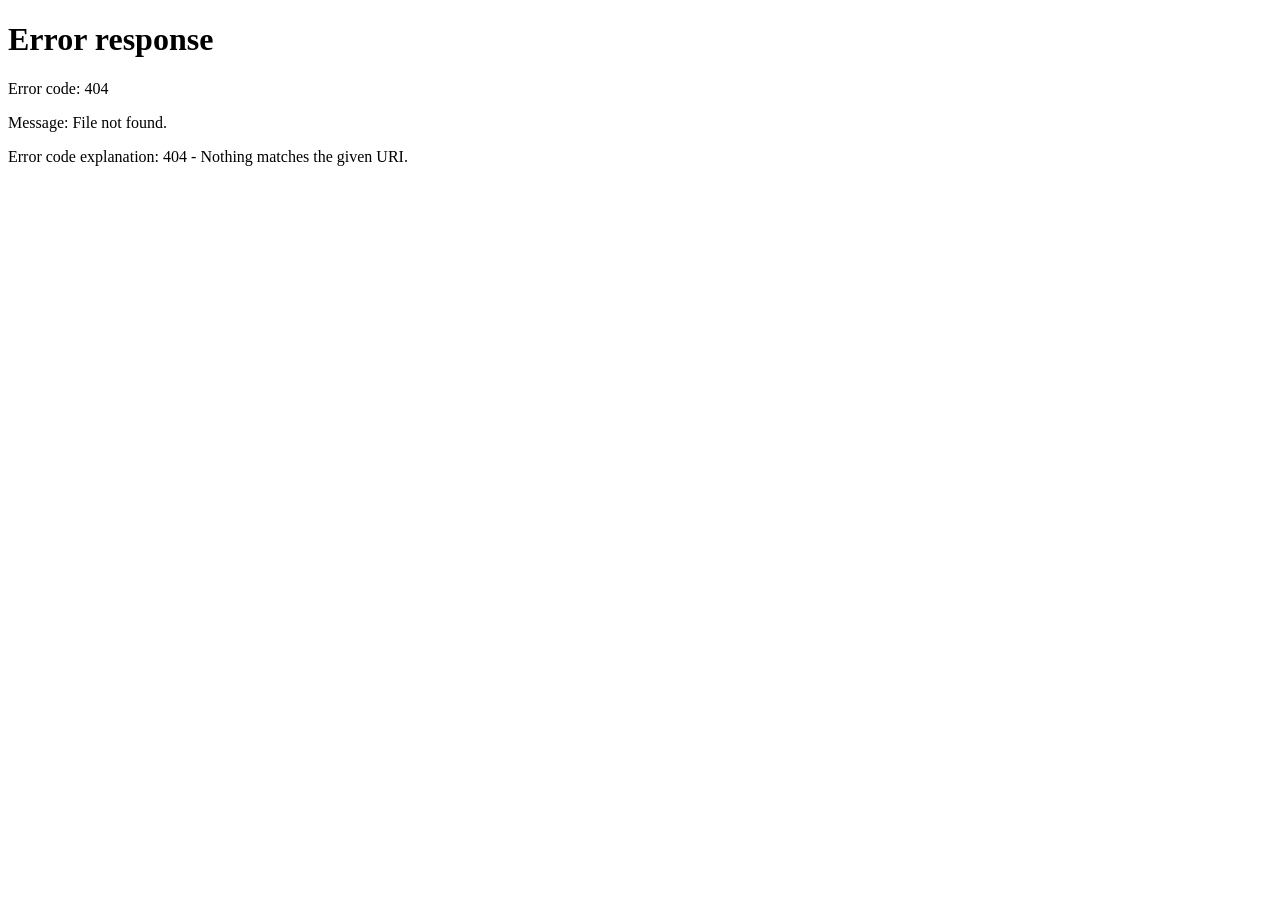
==== commit 0899d05e: "Fix Vercel root 404 by serving index.html that opens the admin dashboard. Co-authored-by: Cursor <cu" ====
--- a/index.html
+++ b/index.html
@@ -1,155 +1,14 @@
 <!DOCTYPE html>
-
 <html lang="en">
 <head>
-<meta charset="utf-8"/>
-<meta content="width=device-width,initial-scale=1,viewport-fit=cover" name="viewport"/>
-<title>AEM Bakery | Home-baked cinnamon rolls &amp; treats in Ramsey, MN</title>
-<meta content="Home-baked cinnamon rolls, cookies, breads and cakes in Ramsey, Minnesota. Order online for pickup or delivery, baked fresh to order." name="description"/>
-<meta content="#173a5e" name="theme-color"/>
-<meta content="website" property="og:type"/>
-<meta content="AEM Bakery | Home-baked cinnamon rolls &amp; treats in Ramsey, MN" property="og:title"/>
-<meta content="Home-baked cinnamon rolls, cookies, breads and cakes in Ramsey, Minnesota. Order online for pickup or delivery, baked fresh to order." property="og:description"/>
-<meta content="assets/studio-rolls.webp" property="og:image"/>
-<link href="assets/logo.png" rel="icon" type="image/png"/>
-<link as="font" crossorigin="" href="assets/fonts/fraunces-latin-full-normal.woff2" rel="preload" type="font/woff2"/>
-<link as="font" crossorigin="" href="assets/fonts/dm-sans-latin-wght-normal.woff2" rel="preload" type="font/woff2"/>
-<link href="https://images.unsplash.com" rel="preconnect"/>
-<link href="site.css" rel="stylesheet"/>
-<link href="hero.css" rel="stylesheet"/>
-<link href="hero-3d.css" rel="stylesheet"/>
-<script defer="" src="products.js"></script>
-<script defer="" src="config.js"></script>
-<script defer="" src="assets/vendor/supabase.js"></script>
-<script defer="" src="data.js"></script>
-<script defer="" src="app.js"></script>
+<meta charset="utf-8">
+<meta name="viewport" content="width=device-width,initial-scale=1">
+<meta http-equiv="refresh" content="0; url=/admin">
+<meta name="robots" content="noindex,nofollow">
+<title>Dashboard | AEM Bakery</title>
+<script>location.replace('/admin');</script>
 </head>
-<body data-page="home">
-<a class="skip" href="#main">Skip to content</a>
-<div class="utility"><div class="wrap">
-<span class="utility-side">Home baked in Ramsey, Minnesota</span>
-<span class="utility-mid">Baked fresh to order. Pickup or delivery.</span>
-<span class="utility-side"><a href="gift-cards.html">Get an eGift Card</a></span>
-</div></div>
-<header class="site-header">
-<div class="wrap header-inner">
-<button aria-controls="nav-drawer" aria-expanded="false" aria-label="Open menu" class="icon-btn menu-btn"><svg aria-hidden="true" class="ui-icon" fill="none" stroke="currentColor" stroke-linecap="round" stroke-linejoin="round" stroke-width="1.7" viewbox="0 0 24 24"><path d="M4 7h16M4 12h16M4 17h10"></path></svg></button>
-<a aria-label="AEM Bakery home" class="brand" href="index.html"><img alt="AEM Bakery" height="88" src="assets/logo-badge.webp" width="91"/></a>
-<nav aria-label="Main" class="main-nav">
-<div class="nav-item">
-<button aria-controls="mega-shop" aria-expanded="false" class="nav-trigger">Daily bakes <svg aria-hidden="true" class="ui-icon" fill="none" stroke="currentColor" stroke-linecap="round" stroke-linejoin="round" stroke-width="1.7" viewbox="0 0 24 24"><path d="m7 10 5 5 5-5"></path></svg></button>
-<div class="mega" id="mega-shop">
-<div class="mega-links">
-<a class="mega-link" href="shop.html"><img alt="" loading="lazy" src="assets/menu-18.webp"/><div><strong>Everything we bake</strong><span>All 19 daily bakes</span></div></a>
-<a class="mega-link" href="shop.html?category=rolls"><img alt="" loading="lazy" src="assets/studio-rolls.webp"/><div><strong>Cinnamon rolls</strong><span>Nine flavors of soft, frosted swirls</span></div></a><a class="mega-link" href="shop.html?category=treats"><img alt="" loading="lazy" src="assets/studio-cookies.webp"/><div><strong>Cookies and treats</strong><span>Cookies, bars and things to share</span></div></a><a class="mega-link" href="shop.html?category=bakes"><img alt="" loading="lazy" src="assets/studio-bread.webp"/><div><strong>Breads and cakes</strong><span>Loaves, scones and cake by the pan</span></div></a>
-</div>
-<a class="mega-feature" href="holiday-baskets.html">
-<img alt="" loading="lazy" src="assets/studio-strawberry.webp"/>
-<div><strong>Holiday baskets</strong><span>Order Nov 1 – Dec 12, pickup Dec 20–23</span></div>
-</a>
-<div class="mega-foot"><span>Baked fresh to order, ready in as little as 6 hours</span><a class="link" href="gift-cards.html">eGift Cards</a></div>
-</div>
-</div>
-<a href="holiday-baskets.html">Holiday baskets</a>
-<a href="our-kitchen.html">Our kitchen</a>
-<a href="contact.html">Contact</a>
-</nav>
-<div class="header-actions">
-<a class="btn btn--butter" href="shop.html">Shop now</a>
-<button aria-label="Open cart" class="cart-btn" data-open-cart=""><svg aria-hidden="true" class="ui-icon" fill="none" stroke="currentColor" stroke-linecap="round" stroke-linejoin="round" stroke-width="1.7" viewbox="0 0 24 24"><path d="M5 8h14l-1 12H6L5 8Z"></path><path d="M9 8V6a3 3 0 0 1 6 0v2"></path></svg><span class="cart-label">Cart</span><span class="cart-count" data-cart-count="">0</span></button>
-</div>
-</div>
-</header>
-<div class="drawer-backdrop" data-backdrop=""></div>
-<aside aria-hidden="true" aria-label="Menu" class="nav-drawer" id="nav-drawer" inert="">
-<div class="drawer-head"><a aria-label="Home" href="index.html"><img alt="AEM Bakery" src="assets/logo-badge.webp"/></a><button aria-label="Close menu" class="icon-btn" data-close-nav=""><svg aria-hidden="true" class="ui-icon" fill="none" stroke="currentColor" stroke-linecap="round" stroke-linejoin="round" stroke-width="1.7" viewbox="0 0 24 24"><path d="m6 6 12 12M18 6 6 18"></path></svg></button></div>
-<nav aria-label="Mobile" class="drawer-links">
-<a href="shop.html">Daily bakes <svg aria-hidden="true" class="ui-icon" fill="none" stroke="currentColor" stroke-linecap="round" stroke-linejoin="round" stroke-width="1.7" viewbox="0 0 24 24"><path d="M5 12h14m-6-6 6 6-6 6"></path></svg></a>
-<a href="holiday-baskets.html">Holiday baskets <svg aria-hidden="true" class="ui-icon" fill="none" stroke="currentColor" stroke-linecap="round" stroke-linejoin="round" stroke-width="1.7" viewbox="0 0 24 24"><path d="M5 12h14m-6-6 6 6-6 6"></path></svg></a>
-<a href="our-kitchen.html">Our kitchen <svg aria-hidden="true" class="ui-icon" fill="none" stroke="currentColor" stroke-linecap="round" stroke-linejoin="round" stroke-width="1.7" viewbox="0 0 24 24"><path d="M5 12h14m-6-6 6 6-6 6"></path></svg></a>
-<a href="contact.html">Contact <svg aria-hidden="true" class="ui-icon" fill="none" stroke="currentColor" stroke-linecap="round" stroke-linejoin="round" stroke-width="1.7" viewbox="0 0 24 24"><path d="M5 12h14m-6-6 6 6-6 6"></path></svg></a>
-</nav>
-<div class="drawer-foot">
-<a class="btn btn--block" href="shop.html">Shop now</a>
-</div>
-</aside>
-<main id="main">
-<section aria-label="AEM Bakery signature bakes" aria-roledescription="carousel" class="hero hero-minimal hero-3d"><div class="minimal-heading"><p data-edit="index.001">HOME BAKED IN RAMSEY, MINNESOTA</p><h1 data-edit="index.002">Homemade happiness.</h1><p class="minimal-description" id="hero-description">Soft cinnamon swirls. Generous vanilla frosting.</p></div><div aria-label="Choose a bakery collection" class="signature-orbit" role="group"><svg aria-hidden="true" class="arc-lines" viewbox="0 0 860 500"><path d="M60 455a370 370 0 0 1 740 0"></path></svg><button aria-pressed="true" class="orbit-label selected" data-slide="0">Cinnamon rolls</button><button aria-pressed="false" class="orbit-label" data-slide="1">Cookies</button><button aria-pressed="false" class="orbit-label" data-slide="2">Breads</button><button aria-pressed="false" class="orbit-label" data-slide="3">Cakes</button><div class="orbit-pointer"><span></span></div><div class="hero-stage"><div class="hero-products"><span aria-hidden="true" class="hero-plate"></span><img alt="Vanilla bean cinnamon rolls, without packaging" class="hero-product active" fetchpriority="high" src="assets/hero-clean-rolls.webp"/><img alt="Chocolate chip toffee cookies, without packaging" class="hero-product" src="assets/hero-clean-cookies.webp"/><img alt="Golden mini French baguettes, without packaging" class="hero-product" src="assets/hero-clean-bread.webp"/><img alt="Caramel-frosted banana cake pieces, without packaging" class="hero-product" src="assets/hero-clean-cake.webp"/></div></div></div><div class="minimal-product"><div class="minimal-product-line"><h2 id="hero-name">Vanilla bean cinnamon rolls</h2><span aria-hidden="true" class="minimal-divider"></span><strong id="hero-price">$12</strong></div><a class="button" href="shop.html#item-vanilla-bean-cinnamon-rolls" id="hero-order">Order now <span><svg aria-hidden="true" class="ui-icon" fill="none" stroke="currentColor" stroke-linecap="round" stroke-linejoin="round" stroke-width="1.6" viewbox="0 0 24 24"><path d="M4 12h16m-6-6 6 6-6 6"></path></svg></span></a></div><div class="hero-controls"><button aria-label="Previous bake" id="prev"><svg aria-hidden="true" class="ui-icon" fill="none" stroke="currentColor" stroke-linecap="round" stroke-linejoin="round" stroke-width="1.6" viewbox="0 0 24 24"><path d="M20 12H4m6-6-6 6 6 6"></path></svg></button><span id="slide-count">01 <i>/ 04</i></span><button aria-label="Next bake" id="next"><svg aria-hidden="true" class="ui-icon" fill="none" stroke="currentColor" stroke-linecap="round" stroke-linejoin="round" stroke-width="1.6" viewbox="0 0 24 24"><path d="M4 12h16m-6-6 6 6-6 6"></path></svg></button><button aria-label="Pause slideshow" aria-pressed="false" id="pause"><svg aria-hidden="true" class="ui-icon" fill="none" stroke="currentColor" stroke-linecap="round" stroke-width="1.7" viewbox="0 0 24 24"><path d="M9 6v12M15 6v12"></path></svg></button></div><a class="hero-scroll" href="#discover"><span><svg aria-hidden="true" class="ui-icon" fill="none" stroke="currentColor" stroke-linecap="round" stroke-linejoin="round" stroke-width="1.6" viewbox="0 0 24 24"><path d="M12 4v16m-6-6 6 6 6-6"></path></svg></span>More to love</a></section>
-<div aria-label="Why order with us" class="promise"><ul><li><svg aria-hidden="true" class="ui-icon" fill="none" stroke="currentColor" stroke-linecap="round" stroke-linejoin="round" stroke-width="1.7" viewbox="0 0 24 24"><path d="M12 20s-7-4.3-7-10a4 4 0 0 1 7-2.6A4 4 0 0 1 19 10c0 5.7-7 10-7 10Z"></path></svg>Baked fresh to order</li><li><svg aria-hidden="true" class="ui-icon" fill="none" stroke="currentColor" stroke-linecap="round" stroke-linejoin="round" stroke-width="1.7" viewbox="0 0 24 24"><path d="M4 11 12 4l8 7v9H4v-9Z"></path><path d="M10 20v-5h4v5"></path></svg>Home baked in Ramsey, MN</li><li><svg aria-hidden="true" class="ui-icon" fill="none" stroke="currentColor" stroke-linecap="round" stroke-linejoin="round" stroke-width="1.7" viewbox="0 0 24 24"><circle cx="12" cy="12" r="8.5"></circle><path d="M12 7.5V12l3 2"></path></svg>At least 6 hours’ notice</li><li><svg aria-hidden="true" class="ui-icon" fill="none" stroke="currentColor" stroke-linecap="round" stroke-linejoin="round" stroke-width="1.7" viewbox="0 0 24 24"><path d="M12 21s-6.5-5.6-6.5-11a6.5 6.5 0 0 1 13 0c0 5.4-6.5 11-6.5 11Z"></path><circle cx="12" cy="10" r="2.3"></circle></svg>Pickup in Ramsey</li><li><svg aria-hidden="true" class="ui-icon" fill="none" stroke="currentColor" stroke-linecap="round" stroke-linejoin="round" stroke-width="1.7" viewbox="0 0 24 24"><path d="M4 10h16l-1.6 9H5.6L4 10Z"></path><path d="m8 10 3-6M16 10l-3-6M9 14v2M12 14v2M15 14v2"></path></svg>Holiday baskets Dec 20–23</li><li><svg aria-hidden="true" class="ui-icon" fill="none" stroke="currentColor" stroke-linecap="round" stroke-linejoin="round" stroke-width="1.7" viewbox="0 0 24 24"><rect height="11" rx="1.5" width="16" x="4" y="9"></rect><path d="M3 9h18M12 9v11M12 9S9.5 4 7.5 5.5 9 9 12 9Zm0 0s2.5-5 4.5-3.5S15 9 12 9Z"></path></svg>eGift Cards available</li><li><svg aria-hidden="true" class="ui-icon" fill="none" stroke="currentColor" stroke-linecap="round" stroke-linejoin="round" stroke-width="1.7" viewbox="0 0 24 24"><path d="M12 20s-7-4.3-7-10a4 4 0 0 1 7-2.6A4 4 0 0 1 19 10c0 5.7-7 10-7 10Z"></path></svg>Baked fresh to order</li><li><svg aria-hidden="true" class="ui-icon" fill="none" stroke="currentColor" stroke-linecap="round" stroke-linejoin="round" stroke-width="1.7" viewbox="0 0 24 24"><path d="M4 11 12 4l8 7v9H4v-9Z"></path><path d="M10 20v-5h4v5"></path></svg>Home baked in Ramsey, MN</li><li><svg aria-hidden="true" class="ui-icon" fill="none" stroke="currentColor" stroke-linecap="round" stroke-linejoin="round" stroke-width="1.7" viewbox="0 0 24 24"><circle cx="12" cy="12" r="8.5"></circle><path d="M12 7.5V12l3 2"></path></svg>At least 6 hours’ notice</li><li><svg aria-hidden="true" class="ui-icon" fill="none" stroke="currentColor" stroke-linecap="round" stroke-linejoin="round" stroke-width="1.7" viewbox="0 0 24 24"><path d="M12 21s-6.5-5.6-6.5-11a6.5 6.5 0 0 1 13 0c0 5.4-6.5 11-6.5 11Z"></path><circle cx="12" cy="10" r="2.3"></circle></svg>Pickup in Ramsey</li><li><svg aria-hidden="true" class="ui-icon" fill="none" stroke="currentColor" stroke-linecap="round" stroke-linejoin="round" stroke-width="1.7" viewbox="0 0 24 24"><path d="M4 10h16l-1.6 9H5.6L4 10Z"></path><path d="m8 10 3-6M16 10l-3-6M9 14v2M12 14v2M15 14v2"></path></svg>Holiday baskets Dec 20–23</li><li><svg aria-hidden="true" class="ui-icon" fill="none" stroke="currentColor" stroke-linecap="round" stroke-linejoin="round" stroke-width="1.7" viewbox="0 0 24 24"><rect height="11" rx="1.5" width="16" x="4" y="9"></rect><path d="M3 9h18M12 9v11M12 9S9.5 4 7.5 5.5 9 9 12 9Zm0 0s2.5-5 4.5-3.5S15 9 12 9Z"></path></svg>eGift Cards available</li></ul></div>
-<section class="section" id="discover"><div class="wrap">
-<div class="section-head"><div><h2 class="t-h2" data-edit="index.003">Daily fresh picks</h2><p class="t-lede" data-edit="index.004">Nineteen bakes, and every one is made after you order it.</p></div><a class="link" data-edit="index.005" href="shop.html">Explore all</a></div>
-<div class="cat-grid"><a class="cat-tile" href="shop.html?category=rolls"><img alt="" data-edit="index.006" loading="lazy" src="assets/studio-rolls.webp"/><div class="cat-tile-body"><div><h3 data-edit="index.007">Cinnamon rolls</h3><p data-edit="index.008">Nine flavors of soft, frosted swirls</p></div><span class="round"><svg aria-hidden="true" class="ui-icon" fill="none" stroke="currentColor" stroke-linecap="round" stroke-linejoin="round" stroke-width="1.7" viewbox="0 0 24 24"><path d="M5 12h14m-6-6 6 6-6 6"></path></svg></span></div></a><a class="cat-tile" href="shop.html?category=treats"><img alt="" data-edit="index.009" loading="lazy" src="assets/studio-cookies.webp"/><div class="cat-tile-body"><div><h3 data-edit="index.010">Cookies and treats</h3><p data-edit="index.011">Cookies, bars and things to share</p></div><span class="round"><svg aria-hidden="true" class="ui-icon" fill="none" stroke="currentColor" stroke-linecap="round" stroke-linejoin="round" stroke-width="1.7" viewbox="0 0 24 24"><path d="M5 12h14m-6-6 6 6-6 6"></path></svg></span></div></a><a class="cat-tile" href="shop.html?category=bakes"><img alt="" data-edit="index.012" loading="lazy" src="assets/studio-bread.webp"/><div class="cat-tile-body"><div><h3 data-edit="index.013">Breads and cakes</h3><p data-edit="index.014">Loaves, scones and cake by the pan</p></div><span class="round"><svg aria-hidden="true" class="ui-icon" fill="none" stroke="currentColor" stroke-linecap="round" stroke-linejoin="round" stroke-width="1.7" viewbox="0 0 24 24"><path d="M5 12h14m-6-6 6 6-6 6"></path></svg></span></div></a></div>
-</div></section>
-<section class="section section--frost"><div class="wrap">
-<div class="section-head"><div><h2 class="t-h2" data-edit="index.015">Our most popular bakes</h2><p class="t-lede" data-edit="index.016">Add what you like to your cart. You’ll choose pickup or delivery at checkout and pay securely online.</p></div>
-<div aria-label="Filter bakes" class="tabs" role="group"><button aria-pressed="true" class="tab" data-home-filter="all">Bestsellers</button><button aria-pressed="false" class="tab" data-home-filter="rolls">Cinnamon rolls</button><button aria-pressed="false" class="tab" data-home-filter="treats">Cookies and treats</button><button aria-pressed="false" class="tab" data-home-filter="bakes">Breads and cakes</button></div>
-</div>
-<div class="product-grid" data-products="home"></div>
-<div style="text-align:center;margin-top:44px"><a class="btn" data-edit="index.017" href="shop.html">Shop all 19 bakes</a></div>
-</div></section>
-<section class="photo-band" data-parallax="">
-<img alt="Flour, eggs and butter on a striped kitchen towel" data-edit="index.018" decoding="async" loading="lazy" src="assets/stock/flatlay.webp"/>
-<div class="wrap"><blockquote data-edit="index.019">We don’t bake ahead. We bake for you.</blockquote><p data-edit="index.020">Nothing sits on a shelf here. Your order goes into the oven after we confirm it.</p><a class="btn btn--light" data-edit="index.021" href="shop.html">Order something fresh</a></div>
-</section>
-<section class="section"><div class="wrap">
-<div class="section-head"><div><h2 class="t-h2" data-edit="index.022">Our cinnamon rolls</h2><p class="t-lede" data-edit="index.023">Nine flavors, from vanilla bean to Biscoff and lemon poppyseed. You choose how they’re frosted.</p></div>
-<div class="scroll-btns"><button aria-label="Scroll left" data-scroll="-1"><svg aria-hidden="true" class="ui-icon" fill="none" stroke="currentColor" stroke-linecap="round" stroke-linejoin="round" stroke-width="1.7" viewbox="0 0 24 24"><path d="M19 12H5m6-6-6 6 6 6"></path></svg></button><button aria-label="Scroll right" data-scroll="1"><svg aria-hidden="true" class="ui-icon" fill="none" stroke="currentColor" stroke-linecap="round" stroke-linejoin="round" stroke-width="1.7" viewbox="0 0 24 24"><path d="M5 12h14m-6-6 6 6-6 6"></path></svg></button></div></div>
-<div aria-label="Cinnamon roll flavors" class="scroller" data-products="rolls-scroller" tabindex="0"></div>
-</div></section>
-<section class="section--tight"><div class="wrap gift">
-<div>
-<h2 data-edit="index.024">Send a gift card</h2>
-<p data-edit="index.025">Send an eGift Card by email and let them choose their own treat.</p>
-<div class="amounts"><a href="gift-cards.html?amount=25">$25</a><a href="gift-cards.html?amount=50">$50</a><a href="gift-cards.html?amount=100">$100</a><a href="gift-cards.html?amount=150">$150</a><a href="gift-cards.html?amount=200">$200</a><a href="gift-cards.html?amount=other">Other</a></div>
-<a class="btn btn--butter" data-edit="index.026" href="gift-cards.html">Get an eGift Card</a>
-</div>
-<div aria-hidden="true" class="gift-card-visual"><img alt="" src="assets/logo-badge.webp"/><span>eGift Card</span></div>
-</div></section>
-<section class="cta-band" data-parallax="">
-<img alt="A Christmas tree cookie cutter on rolled dough" data-edit="index.027" decoding="async" loading="lazy" src="assets/stock/rolldough.webp"/>
-<div class="wrap"><h2 data-edit="index.028">Holiday baskets are back this year</h2><p data-edit="index.029">Orders open November 1 and close December 12, 2026. Baskets are ready for pickup or delivery December 20–23.</p><div class="hero-actions"><a class="btn btn--butter" data-edit="index.030" href="holiday-baskets.html">See holiday baskets</a><a class="btn btn--ghost" data-edit="index.031" href="shop.html">Shop daily bakes</a></div></div>
-</section>
-</main>
-<footer class="site-footer">
-<div class="wrap">
-<div class="ft">
-<div class="ft-brand">
-<img alt="AEM Bakery" height="93" loading="lazy" src="assets/logo-badge.webp" width="96"/>
-<p>Home baked in Ramsey, Minnesota. Made fresh to order.</p>
-</div>
-<nav aria-label="Shop" class="ft-col"><h3>Shop</h3>
-<a href="shop.html">Daily bakes</a><a href="holiday-baskets.html">Holiday baskets</a><a href="gift-cards.html">eGift Cards</a></nav>
-<nav aria-label="Help" class="ft-col"><h3>Help</h3>
-<a href="our-kitchen.html#how-it-works">How to order</a><a href="contact.html#faq">FAQs</a><a href="contact.html">Contact</a></nav>
-<div class="ft-col"><h3>Pickup</h3>
-<address><span class="nw">17955 Roanoke Street NW</span><br/>Ramsey, MN 55303<br/><a href="mailto:AEMBakery@gmail.com">AEMBakery@gmail.com</a></address></div>
-</div>
-<div class="footer-base">
-<span>© <span data-year="">2026</span> AEM Bakery</span>
-<span>Designed by Tekbis LLC</span>
-</div>
-<div aria-hidden="true" class="footer-watermark">TEKBIS LLC</div>
-</div>
-</footer>
-<aside aria-hidden="true" aria-label="Your cart" class="cart" id="cart" inert="">
-<div class="cart-head"><h2>Your order</h2><button aria-label="Close cart" class="icon-btn" data-close-cart=""><svg aria-hidden="true" class="ui-icon" fill="none" stroke="currentColor" stroke-linecap="round" stroke-linejoin="round" stroke-width="1.7" viewbox="0 0 24 24"><path d="m6 6 12 12M18 6 6 18"></path></svg></button></div>
-<ul class="cart-items" data-cart-items=""></ul>
-<div class="cart-foot" data-cart-foot="">
-<div class="cart-row"><span>Items</span><span data-cart-qty="">0</span></div>
-<div class="cart-row total"><span>Subtotal</span><span data-cart-subtotal="">$0.00</span></div>
-<a class="btn btn--block" href="checkout.html">Checkout</a>
-<p class="t-small">Choose pickup or delivery at checkout. We confirm every order by email before we bake.</p>
-</div>
-</aside>
-<dialog aria-labelledby="pd-title" class="pd" id="product-dialog">
-<button aria-label="Close" class="icon-btn pd-close" data-close-dialog=""><svg aria-hidden="true" class="ui-icon" fill="none" stroke="currentColor" stroke-linecap="round" stroke-linejoin="round" stroke-width="1.7" viewbox="0 0 24 24"><path d="m6 6 12 12M18 6 6 18"></path></svg></button>
-<div data-dialog-content=""></div>
-</dialog>
-<div aria-live="polite" class="toast" role="status">
-<img alt="" class="toast-img" data-toast-img="" src="[data-uri]"/>
-<div class="toast-body"><span class="toast-title" data-toast-title=""></span><strong data-toast-text=""></strong><span class="toast-sub" data-toast-sub=""></span></div>
-<div class="toast-actions"><button class="btn btn--sm" data-open-cart="">View cart</button><a class="toast-checkout" href="checkout.html">Checkout</a></div>
-<button aria-label="Dismiss" class="toast-x" data-toast-close=""><svg aria-hidden="true" class="ui-icon" fill="none" stroke="currentColor" stroke-linecap="round" stroke-linejoin="round" stroke-width="1.7" viewbox="0 0 24 24"><path d="m6 6 12 12M18 6 6 18"></path></svg></button>
-</div>
+<body>
+<p><a href="/admin">Open dashboard</a></p>
 </body>
 </html>
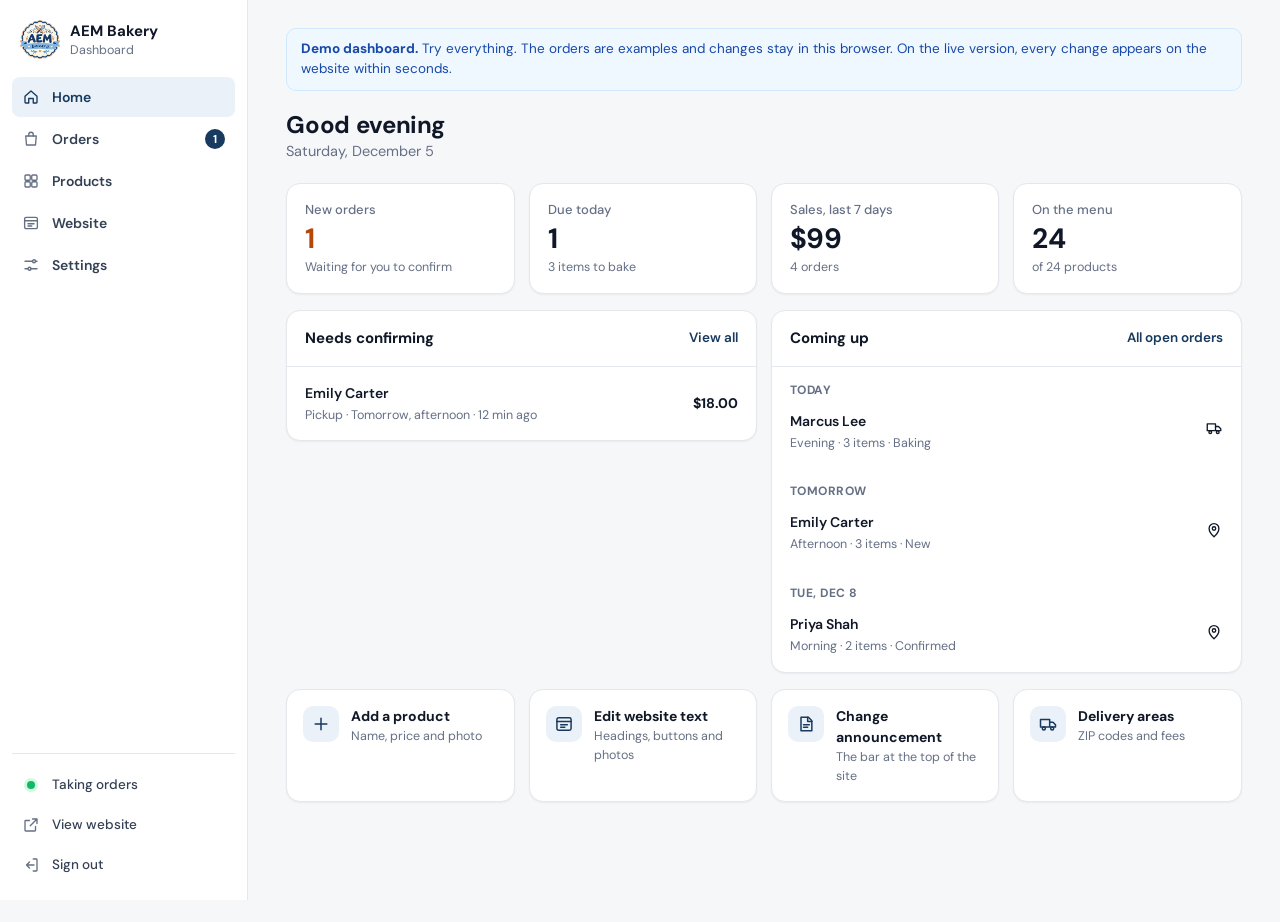
==== commit 2256cfa5: "add new files" ====
--- a/index.html
+++ b/index.html
@@ -2,13 +2,259 @@
 <html lang="en">
 <head>
 <meta charset="utf-8">
-<meta name="viewport" content="width=device-width,initial-scale=1">
-<meta http-equiv="refresh" content="0; url=/admin">
+<meta name="viewport" content="width=device-width,initial-scale=1,viewport-fit=cover">
 <meta name="robots" content="noindex,nofollow">
-<title>Dashboard | AEM Bakery</title>
-<script>location.replace('/admin');</script>
+<meta name="theme-color" content="#ffffff">
+<title>AEM Bakery Dashboard</title>
+<link rel="icon" href="assets/logo.png" type="image/png">
+<link rel="preload" href="assets/fonts/dm-sans-latin-wght-normal.woff2" as="font" type="font/woff2" crossorigin>
+<link rel="stylesheet" href="admin.css">
+<script defer src="products.js"></script>
+<script defer src="config.js"></script>
+<script defer src="assets/vendor/supabase.js"></script>
+<script defer src="data.js"></script>
+<script defer src="admin.js"></script>
 </head>
 <body>
-<p><a href="/admin">Open dashboard</a></p>
+<svg width="0" height="0" style="position:absolute" aria-hidden="true">
+  <symbol id="i-home" viewBox="0 0 24 24"><path d="M4 11 12 4l8 7v8a1 1 0 0 1-1 1h-4v-6H9v6H5a1 1 0 0 1-1-1v-8Z"/></symbol>
+  <symbol id="i-orders" viewBox="0 0 24 24"><path d="M5 8h14l-1 12H6L5 8Z"/><path d="M9 8V6a3 3 0 0 1 6 0v2"/></symbol>
+  <symbol id="i-products" viewBox="0 0 24 24"><rect x="4" y="4" width="7" height="7" rx="1.5"/><rect x="13" y="4" width="7" height="7" rx="1.5"/><rect x="4" y="13" width="7" height="7" rx="1.5"/><rect x="13" y="13" width="7" height="7" rx="1.5"/></symbol>
+  <symbol id="i-content" viewBox="0 0 24 24"><rect x="3.5" y="4.5" width="17" height="15" rx="2"/><path d="M3.5 9h17M8 13h8M8 16h5"/></symbol>
+  <symbol id="i-settings" viewBox="0 0 24 24"><path d="M4 7h10M18 7h2M4 17h4M12 17h8"/><circle cx="16" cy="7" r="2"/><circle cx="10" cy="17" r="2"/></symbol>
+  <symbol id="i-ext" viewBox="0 0 24 24"><path d="M14 4h6v6M20 4l-9 9M18 14v5a1 1 0 0 1-1 1H5a1 1 0 0 1-1-1V7a1 1 0 0 1 1-1h5"/></symbol>
+  <symbol id="i-out" viewBox="0 0 24 24"><path d="M15 4h4a1 1 0 0 1 1 1v14a1 1 0 0 1-1 1h-4M10 8l-4 4 4 4M6 12h10"/></symbol>
+  <symbol id="i-search" viewBox="0 0 24 24"><circle cx="11" cy="11" r="6.5"/><path d="m16 16 4 4"/></symbol>
+  <symbol id="i-plus" viewBox="0 0 24 24"><path d="M12 5v14M5 12h14"/></symbol>
+  <symbol id="i-x" viewBox="0 0 24 24"><path d="m6 6 12 12M18 6 6 18"/></symbol>
+  <symbol id="i-back" viewBox="0 0 24 24"><path d="M15 5 8 12l7 7"/></symbol>
+  <symbol id="i-chev" viewBox="0 0 24 24"><path d="m9 5 7 7-7 7"/></symbol>
+  <symbol id="i-mail" viewBox="0 0 24 24"><rect x="3.5" y="5.5" width="17" height="13" rx="2"/><path d="m4 7 8 6 8-6"/></symbol>
+  <symbol id="i-phone" viewBox="0 0 24 24"><path d="M5 4h4l2 5-2.5 1.5a11 11 0 0 0 5 5L15 13l5 2v4a1 1 0 0 1-1 1A16 16 0 0 1 4 5a1 1 0 0 1 1-1Z"/></symbol>
+  <symbol id="i-print" viewBox="0 0 24 24"><path d="M7 9V4h10v5M7 17H5a1 1 0 0 1-1-1v-6a1 1 0 0 1 1-1h14a1 1 0 0 1 1 1v6a1 1 0 0 1-1 1h-2"/><rect x="7" y="14" width="10" height="6" rx="1"/></symbol>
+  <symbol id="i-pin" viewBox="0 0 24 24"><path d="M12 21s-6.5-5.6-6.5-11a6.5 6.5 0 0 1 13 0c0 5.4-6.5 11-6.5 11Z"/><circle cx="12" cy="10" r="2.3"/></symbol>
+  <symbol id="i-truck" viewBox="0 0 24 24"><path d="M3 6.5h11v9H3zM14 10h4l3 3v2.5h-7"/><circle cx="7" cy="17.5" r="1.8"/><circle cx="17" cy="17.5" r="1.8"/></symbol>
+  <symbol id="i-clock" viewBox="0 0 24 24"><circle cx="12" cy="12" r="8.5"/><path d="M12 7.5V12l3 2"/></symbol>
+  <symbol id="i-note" viewBox="0 0 24 24"><path d="M6 4h9l4 4v12H6z"/><path d="M14 4v5h5M9 13h7M9 16h5"/></symbol>
+  <symbol id="i-image" viewBox="0 0 24 24"><rect x="4" y="4" width="16" height="16" rx="2"/><circle cx="9" cy="9" r="1.6"/><path d="m4 17 5-5 4 4 2-2 5 5"/></symbol>
+  <symbol id="i-upload" viewBox="0 0 24 24"><path d="M12 16V4M7 9l5-5 5 5M5 20h14"/></symbol>
+  <symbol id="i-trash" viewBox="0 0 24 24"><path d="M5 7h14M10 7V5h4v2M7 7l1 13h8l1-13"/></symbol>
+  <symbol id="i-check" viewBox="0 0 24 24"><path d="m5 12.5 4.5 4.5L19 7.5"/></symbol>
+  <symbol id="i-basket" viewBox="0 0 24 24"><path d="M4 10h16l-1.6 9H5.6L4 10Z"/><path d="m8 10 3-6M16 10l-3-6"/></symbol>
+  <symbol id="i-gift" viewBox="0 0 24 24"><rect x="4" y="9" width="16" height="11" rx="1.5"/><path d="M3 9h18M12 9v11M12 9S9.5 4 7.5 5.5 9 9 12 9Zm0 0s2.5-5 4.5-3.5S15 9 12 9Z"/></symbol>
+  <symbol id="i-pause" viewBox="0 0 24 24"><path d="M9 6v12M15 6v12"/></symbol>
+</svg>
+
+<div class="auth" id="login" hidden>
+  <form class="auth-card" id="login-form" novalidate>
+    <img src="assets/logo-badge.webp" alt="AEM Bakery" width="72" height="70">
+    <h1>Sign in</h1>
+    <p>Manage orders, products and your website.</p>
+    <div class="alert bad" data-login-error role="alert" hidden></div>
+    <label class="fld">Email<input name="email" type="email" autocomplete="username" required></label>
+    <label class="fld">Password<input name="password" type="password" autocomplete="current-password" required></label>
+    <button class="btn primary block" type="submit">Sign in</button>
+  </form>
+</div>
+
+<div class="auth" id="setup" hidden>
+  <div class="auth-card">
+    <img src="assets/logo-badge.webp" alt="AEM Bakery" width="72" height="70">
+    <h1>Connect your dashboard</h1>
+    <p>The dashboard isn’t connected to a database yet. Follow the “Owner dashboard” steps in README.txt, then reload this page.</p>
+  </div>
+</div>
+
+<div class="app" id="app" hidden>
+  <aside class="side" aria-label="Dashboard">
+    <a class="brand" href="https://aembakery.com" target="_blank" rel="noopener" data-site-link><img src="assets/logo-badge.webp" alt="" width="40" height="39"><span><b>AEM Bakery</b><small>Dashboard</small></span></a>
+    <nav class="nav">
+      <button data-tab="home"><svg><use href="#i-home"/></svg><span>Home</span></button>
+      <button data-tab="orders"><svg><use href="#i-orders"/></svg><span>Orders</span><b class="badge" data-new-count hidden>0</b></button>
+      <button data-tab="products"><svg><use href="#i-products"/></svg><span>Products</span></button>
+      <button data-tab="content"><svg><use href="#i-content"/></svg><span>Website</span></button>
+      <button data-tab="settings"><svg><use href="#i-settings"/></svg><span>Settings</span></button>
+    </nav>
+    <div class="side-foot">
+      <button class="store-state" data-store-toggle><i></i><span data-store-label>Taking orders</span></button>
+      <a href="https://aembakery.com" target="_blank" rel="noopener" data-site-link><svg><use href="#i-ext"/></svg>View website</a>
+      <button data-signout><svg><use href="#i-out"/></svg>Sign out</button>
+    </div>
+  </aside>
+
+  <header class="mtop">
+    <img src="assets/logo-badge.webp" alt="" width="34" height="33">
+    <strong data-mtitle>Home</strong>
+    <a class="icon-btn" href="https://aembakery.com" target="_blank" rel="noopener" data-site-link aria-label="View website"><svg><use href="#i-ext"/></svg></a>
+  </header>
+
+  <main class="main" id="main">
+    <div class="demo" id="demo-banner" hidden><b>Demo dashboard.</b> <span data-demo-text>Try everything. The orders are examples and changes stay in this browser. On the live version, every change appears on the website within seconds.</span></div>
+
+    <!-- HOME -->
+    <section class="panel" data-panel="home" hidden>
+      <div class="ph"><div><h1 data-greet>Good morning</h1><p data-today></p></div></div>
+      <div class="paused-bar" data-paused-bar hidden><svg><use href="#i-pause"/></svg><span><b>Ordering is paused.</b> Customers can browse but can’t check out.</span><button class="btn sm" data-store-toggle>Resume orders</button></div>
+      <div class="stats" data-stats></div>
+      <div class="home-grid">
+        <div class="card"><div class="card-h"><h2>Needs confirming</h2><button class="link-btn" data-go="orders" data-filter="new">View all</button></div><ul class="mini-list" data-home-new></ul></div>
+        <div class="card"><div class="card-h"><h2>Coming up</h2><button class="link-btn" data-go="orders" data-filter="open">All open orders</button></div><div data-home-upcoming></div></div>
+      </div>
+      <div class="quick">
+        <button class="quick-a" data-go="products" data-new-product><svg><use href="#i-plus"/></svg><span><b>Add a product</b><small>Name, price and photo</small></span></button>
+        <button class="quick-a" data-go="content"><svg><use href="#i-content"/></svg><span><b>Edit website text</b><small>Headings, buttons and photos</small></span></button>
+        <button class="quick-a" data-go="settings" data-focus="announcement"><svg><use href="#i-note"/></svg><span><b>Change announcement</b><small>The bar at the top of the site</small></span></button>
+        <button class="quick-a" data-go="settings" data-focus="delivery"><svg><use href="#i-truck"/></svg><span><b>Delivery areas</b><small>ZIP codes and fees</small></span></button>
+      </div>
+    </section>
+
+    <!-- ORDERS -->
+    <section class="panel" data-panel="orders" hidden>
+      <div class="ph"><div><h1>Orders</h1><p>New orders appear here the moment they’re placed.</p></div>
+        <div class="ph-tools"><label class="search"><svg><use href="#i-search"/></svg><input type="search" placeholder="Search name, email or order #" data-order-search aria-label="Search orders"></label>
+        <select class="select" data-order-sort aria-label="Sort orders"><option value="new">Newest first</option><option value="due">Soonest due</option></select></div></div>
+      <div class="seg" role="tablist" data-status-tabs></div>
+      <div class="orders">
+        <div class="o-list" data-order-list></div>
+        <article class="o-detail" data-order-detail aria-live="polite"></article>
+      </div>
+    </section>
+
+    <!-- PRODUCTS -->
+    <section class="panel" data-panel="products" hidden>
+      <div class="ph"><div><h1>Products</h1><p>What customers can order. Switch a product off to hide it without deleting it.</p></div>
+        <div class="ph-tools"><label class="search"><svg><use href="#i-search"/></svg><input type="search" placeholder="Search products" data-prod-search aria-label="Search products"></label>
+        <button class="btn primary" data-new-product><svg><use href="#i-plus"/></svg>Add product</button></div></div>
+      <div class="seg" data-cat-tabs></div>
+      <div class="table" data-product-list></div>
+    </section>
+
+    <!-- WEBSITE CONTENT -->
+    <section class="panel" data-panel="content" hidden>
+      <div class="ph"><div><h1>Website</h1><p>Change the words and photos on any page. Press Save to publish.</p></div>
+        <div class="ph-tools"><label class="search"><svg><use href="#i-search"/></svg><input type="search" placeholder="Find text on any page" data-content-search aria-label="Find text"></label></div></div>
+      <div class="content-wrap">
+        <nav class="pages" data-pages aria-label="Pages"></nav>
+        <select class="select pages-select" data-pages-select aria-label="Page"></select>
+        <div class="content-body" data-content-list></div>
+      </div>
+    </section>
+
+    <!-- SETTINGS -->
+    <section class="panel" data-panel="settings" hidden>
+      <div class="ph"><div><h1>Settings</h1><p>How ordering, delivery and payments work.</p></div></div>
+      <form class="settings" data-settings-form novalidate>
+        <div class="card set" id="set-ordering">
+          <div class="set-h"><h2>Ordering</h2><p>Pause checkout when you’re fully booked or away.</p></div>
+          <div class="set-b">
+            <label class="switch-row"><span><b>Taking orders</b><small>When off, customers can browse but not check out.</small></span><span class="switch"><input type="checkbox" name="accepting_orders"><i></i></span></label>
+          </div>
+        </div>
+        <div class="card set" id="set-announcement">
+          <div class="set-h"><h2>Announcement bar</h2><p>The short message at the top of every page.</p></div>
+          <div class="set-b">
+            <label class="fld">Message<input name="announcement" maxlength="120"></label>
+            <div class="ann-preview" data-ann-preview></div>
+          </div>
+        </div>
+        <div class="card set" id="set-prep">
+          <div class="set-h"><h2>Preparation time</h2><p>Bigger orders get more notice. Checkout only offers dates you can make, and tells customers when their order will be ready.</p></div>
+          <div class="set-b">
+            <label class="fld short">Minimum notice for any order<span class="unit"><input name="lead_time_hours" type="number" min="1" max="336" inputmode="numeric"><em>hours</em></span></label>
+            <div class="rules" data-prep-rules></div>
+            <button type="button" class="link-btn" data-add-rule><svg><use href="#i-plus"/></svg>Add a rule</button>
+          </div>
+        </div>
+        <div class="card set" id="set-delivery">
+          <div class="set-h"><h2>Delivery</h2><p>Customers enter their ZIP code at checkout and see the fee straight away. ZIP codes not listed can’t choose delivery.</p></div>
+          <div class="set-b">
+            <label class="switch-row"><span><b>Offer delivery</b><small>When off, checkout shows pickup only.</small></span><span class="switch"><input type="checkbox" name="delivery_enabled"><i></i></span></label>
+            <div class="zones" data-zones></div>
+            <button type="button" class="link-btn" data-add-zone><svg><use href="#i-plus"/></svg>Add a delivery area</button>
+            <label class="fld short">Free delivery on orders over<span class="unit pre"><em>$</em><input name="free_delivery_over" type="number" min="0" step="1" inputmode="decimal"></span><small class="help">Leave at 0 to always charge delivery.</small></label>
+          </div>
+        </div>
+        <div class="card set" id="set-baskets">
+          <div class="set-h"><h2>Holiday baskets</h2><p>Price of the basket itself, and how many bakes fit in one. When a basket is full, customers are asked to start another.</p></div>
+          <div class="set-b two">
+            <label class="fld">Basket price<span class="unit pre"><em>$</em><input name="basket_price" type="number" min="0" step="0.5" inputmode="decimal"></span></label>
+            <label class="fld">Items per basket<span class="unit"><input name="basket_capacity" type="number" min="0" max="200" inputmode="numeric"><em>items</em></span><small class="help">0 means no limit.</small></label>
+          </div>
+        </div>
+        <div class="card set" id="set-payments">
+          <div class="set-h"><h2>Payments</h2><p>Paste a payment link from Stripe or Square. After “Continue to payment”, customers are sent there to pay by card, Apple Pay or Google Pay, and they get a receipt by email.</p></div>
+          <div class="set-b">
+            <label class="fld">Payment link<input name="payment_url" type="url" placeholder="https://buy.stripe.com/…" inputmode="url"><small class="help">Optional: add {ref} and {total} to pass the order number and amount.</small></label>
+            <div class="pay-state" data-pay-state></div>
+          </div>
+        </div>
+        <div class="card set" id="set-account">
+          <div class="set-h"><h2>Account</h2><p data-account-email>Signed in.</p></div>
+          <div class="set-b"><button type="button" class="btn" data-signout><svg><use href="#i-out"/></svg>Sign out</button></div>
+        </div>
+      </form>
+    </section>
+  </main>
+
+  <nav class="tabbar" aria-label="Dashboard">
+    <button data-tab="home"><svg><use href="#i-home"/></svg>Home</button>
+    <button data-tab="orders"><svg><use href="#i-orders"/></svg>Orders<b class="badge" data-new-count hidden>0</b></button>
+    <button data-tab="products"><svg><use href="#i-products"/></svg>Products</button>
+    <button data-tab="content"><svg><use href="#i-content"/></svg>Website</button>
+    <button data-tab="settings"><svg><use href="#i-settings"/></svg>Settings</button>
+  </nav>
+
+  <div class="savebar" data-savebar hidden role="region" aria-label="Unsaved changes">
+    <span data-savebar-text>Unsaved changes</span>
+    <div><button class="btn" type="button" data-discard>Discard</button><button class="btn primary" type="button" data-save>Save</button></div>
+  </div>
+</div>
+
+<!-- product editor -->
+<dialog class="sheet" id="prod-sheet" aria-labelledby="prod-sheet-title">
+  <form class="sheet-in" data-prod-form novalidate>
+    <header class="sheet-h"><button type="button" class="icon-btn" data-sheet-close aria-label="Close"><svg><use href="#i-x"/></svg></button><h2 id="prod-sheet-title">Edit product</h2></header>
+    <div class="sheet-b">
+      <div class="photo-field"><img data-prod-photo alt="" src="[data-uri]"><div><b>Photo</b><small>Square photos look best.</small><button type="button" class="btn sm" data-prod-pick><svg><use href="#i-image"/></svg>Change photo</button></div></div>
+      <input type="hidden" name="image">
+      <label class="fld">Name<input name="name" required maxlength="80"></label>
+      <div class="two">
+        <label class="fld">Price<span class="unit pre"><em>$</em><input name="price" type="number" min="0" step="0.01" required inputmode="decimal"></span></label>
+        <label class="fld">Category<select name="category"></select><small class="help" data-cat-help></small></label>
+      </div>
+      <label class="fld">Short line<input name="tagline" maxlength="90" placeholder="e.g. Soft, gooey and frosted"><small class="help">Shown under the name on the shop page.</small></label>
+      <label class="fld">Description<textarea name="description" rows="4" maxlength="600"></textarea></label>
+      <label class="fld">Label<input name="badge" maxlength="24" placeholder="e.g. Bestseller"><small class="help">Optional small tag on the photo.</small></label>
+      <label class="switch-row"><span><b>Frosting choice</b><small>Customers pick warm, cooled or no frosting.</small></span><span class="switch"><input type="checkbox" name="has_frosting_options"><i></i></span></label>
+      <label class="switch-row" data-basket-row><span><b>Also in holiday baskets</b><small>Customers can add it when building a holiday basket.</small></span><span class="switch"><input type="checkbox" name="in_basket"><i></i></span></label>
+      <label class="switch-row"><span><b>On the menu</b><small>Off hides it from the website.</small></span><span class="switch"><input type="checkbox" name="active"><i></i></span></label>
+      <div class="alert bad" data-prod-error hidden></div>
+    </div>
+    <footer class="sheet-f"><button type="button" class="btn danger-ghost" data-prod-delete><svg><use href="#i-trash"/></svg>Delete</button><span class="grow"></span><button type="button" class="btn" data-sheet-close>Cancel</button><button class="btn primary" type="submit">Save</button></footer>
+  </form>
+</dialog>
+
+<!-- photo picker -->
+<dialog class="sheet wide" id="photo-picker" aria-labelledby="pp-title">
+  <div class="sheet-in">
+    <header class="sheet-h"><button type="button" class="icon-btn" data-pp-close aria-label="Close"><svg><use href="#i-x"/></svg></button><h2 id="pp-title">Choose a photo</h2></header>
+    <div class="sheet-b">
+      <label class="drop"><input type="file" accept="image/*" data-upload><svg><use href="#i-upload"/></svg><b>Upload from your phone or computer</b><small>JPG, PNG or WebP, up to 5 MB</small></label>
+      <p class="muted">Or use a photo already on your website</p>
+      <div class="library" data-library></div>
+    </div>
+  </div>
+</dialog>
+
+<!-- confirm -->
+<dialog class="confirm" id="confirm" aria-labelledby="confirm-title">
+  <form method="dialog">
+    <h2 id="confirm-title" data-confirm-title>Are you sure?</h2>
+    <p data-confirm-text></p>
+    <div class="confirm-f"><button class="btn" value="no">Cancel</button><button class="btn primary" value="yes" data-confirm-ok>OK</button></div>
+  </form>
+</dialog>
+
+<div class="toast" data-toast role="status" aria-live="polite"></div>
 </body>
 </html>
--- a/admin.css
+++ b/admin.css
@@ -0,0 +1,386 @@
+/* AEM Bakery — owner dashboard */
+@font-face{font-family:'DM Sans';font-style:normal;font-weight:100 1000;font-display:swap;src:url(assets/fonts/dm-sans-latin-wght-normal.woff2) format('woff2')}
+:root{
+  --bg:#f6f7f9;--surface:#fff;--subtle:#f2f4f7;--line:#e4e7ec;--line-2:#d0d5dd;
+  --text:#101828;--text-2:#344054;--muted:#667085;--faint:#98a2b3;
+  --brand:#173a5e;--brand-2:#1f4b78;--brand-tint:#eaf1f8;
+  --ok:#067647;--ok-bg:#ecfdf3;--warn:#b54708;--warn-bg:#fffaeb;--bad:#b42318;--bad-bg:#fef3f2;--info:#175cd3;--info-bg:#eff8ff;
+  --r:10px;--r-lg:14px;--sh:0 1px 2px rgba(16,24,40,.05);--sh-lg:0 20px 40px -12px rgba(16,24,40,.22);
+  --side:248px;--ease:cubic-bezier(.2,.7,.2,1)
+}
+*,*::before,*::after{box-sizing:border-box}
+html{-webkit-text-size-adjust:100%}
+body{margin:0;background:var(--bg);color:var(--text);font:400 14.5px/1.5 'DM Sans',system-ui,-apple-system,'Segoe UI',sans-serif;-webkit-font-smoothing:antialiased}
+[hidden]{display:none!important}
+h1,h2,h3,p{margin:0}
+button,input,select,textarea{font:inherit;color:inherit}
+button{cursor:pointer;background:none;border:0;padding:0}
+a{color:inherit}
+svg{width:18px;height:18px;fill:none;stroke:currentColor;stroke-width:1.8;stroke-linecap:round;stroke-linejoin:round;flex:none}
+:focus-visible{outline:2px solid var(--brand);outline-offset:2px}
+.muted{color:var(--muted);font-size:13px}
+.grow{flex:1}
+
+/* buttons + fields */
+.btn{text-decoration:none;display:inline-flex;align-items:center;justify-content:center;gap:8px;height:38px;padding:0 14px;border-radius:var(--r);border:1px solid var(--line-2);background:var(--surface);color:var(--text-2);font-weight:600;font-size:14px;box-shadow:var(--sh);white-space:nowrap;transition:background .15s,border-color .15s,color .15s}
+.btn:hover{background:var(--subtle)}
+.btn.primary{background:var(--brand);border-color:var(--brand);color:#fff}
+.btn.primary:hover{background:var(--brand-2)}
+.btn.sm{height:32px;padding:0 11px;font-size:13px}
+.btn.block{width:100%}
+.btn.danger-ghost{border-color:transparent;box-shadow:none;color:var(--bad);padding:0 8px}
+.btn.danger-ghost:hover{background:var(--bad-bg)}
+.btn[disabled]{opacity:.5;pointer-events:none}
+.btn svg{width:16px;height:16px}
+.link-btn{display:inline-flex;align-items:center;gap:6px;color:var(--brand);font-weight:600;font-size:13.5px}
+.link-btn:hover{text-decoration:underline}
+.link-btn svg{width:16px;height:16px}
+.icon-btn{display:grid;place-items:center;width:38px;height:38px;border-radius:var(--r);color:var(--text-2)}
+.icon-btn:hover{background:var(--subtle)}
+.fld{display:grid;gap:6px;font-size:13.5px;font-weight:600;color:var(--text-2)}
+.fld input,.fld select,.fld textarea,.select,.ci input,.ci textarea,.rule input,.zone input{width:100%;min-height:40px;padding:8px 12px;border:1px solid var(--line-2);border-radius:var(--r);background:#fff;font-size:15px;font-weight:400;color:var(--text);box-shadow:var(--sh);transition:border-color .15s,box-shadow .15s}
+.fld textarea,.ci textarea{resize:vertical;line-height:1.5}
+.fld input:focus,.fld select:focus,.fld textarea:focus,.select:focus,.ci input:focus,.ci textarea:focus,.rule input:focus,.zone input:focus{outline:none;border-color:var(--brand);box-shadow:0 0 0 3px var(--brand-tint)}
+.fld.bad input{border-color:var(--bad)}
+.help{font-weight:400;color:var(--muted);font-size:12.5px}
+.select{width:auto;padding-right:32px;appearance:none;background:#fff url("data:image/svg+xml,%3Csvg xmlns='http://www.w3.org/2000/svg' viewBox='0 0 24 24' fill='none' stroke='%23667085' stroke-width='2' stroke-linecap='round'%3E%3Cpath d='m7 10 5 5 5-5'/%3E%3C/svg%3E") no-repeat right 10px center/16px;font-size:14px}
+.fld select{appearance:none;background:#fff url("data:image/svg+xml,%3Csvg xmlns='http://www.w3.org/2000/svg' viewBox='0 0 24 24' fill='none' stroke='%23667085' stroke-width='2' stroke-linecap='round'%3E%3Cpath d='m7 10 5 5 5-5'/%3E%3C/svg%3E") no-repeat right 10px center/16px;padding-right:32px}
+.unit{position:relative;display:block}
+.unit em{position:absolute;top:50%;transform:translateY(-50%);right:12px;font-style:normal;font-weight:500;color:var(--muted);font-size:14px;pointer-events:none}
+.unit input{padding-right:60px}
+.unit.pre em{left:12px;right:auto}
+.unit.pre input{padding-left:26px;padding-right:12px}
+.fld.short{max-width:320px}
+.two{display:grid;grid-template-columns:1fr 1fr;gap:14px}
+.switch-row{display:flex;align-items:center;justify-content:space-between;gap:16px;padding:12px 0;cursor:pointer}
+.switch-row b{display:block;font-weight:600;font-size:14px;color:var(--text)}
+.switch-row small{display:block;color:var(--muted);font-size:13px}
+.switch{position:relative;flex:none;width:40px;height:24px}
+.switch input{position:absolute;inset:0;opacity:0;margin:0;cursor:pointer}
+.switch i{position:absolute;inset:0;border-radius:999px;background:var(--line-2);transition:background .2s;pointer-events:none}
+.switch i::after{content:'';position:absolute;top:2px;left:2px;width:20px;height:20px;border-radius:50%;background:#fff;box-shadow:0 1px 3px rgba(16,24,40,.2);transition:transform .2s var(--ease)}
+.switch input:checked+i{background:var(--brand)}
+.switch input:checked+i::after{transform:translateX(16px)}
+.switch input:focus-visible+i{outline:2px solid var(--brand);outline-offset:2px}
+.alert{padding:10px 12px;border-radius:var(--r);font-size:13.5px}
+.alert.bad{background:var(--bad-bg);color:var(--bad)}
+
+/* auth */
+.auth{min-height:100dvh;display:grid;place-items:center;padding:24px}
+.auth-card{width:min(400px,100%);background:#fff;border:1px solid var(--line);border-radius:16px;padding:32px 28px;box-shadow:var(--sh-lg);display:grid;gap:14px;text-align:center}
+.auth-card img{margin:0 auto}
+.auth-card h1{font-size:22px;font-weight:700;letter-spacing:-.01em}
+.auth-card>p{color:var(--muted);margin-top:-8px}
+.auth-card .fld{text-align:left}
+
+/* shell */
+.app{min-height:100dvh}
+.side{position:fixed;inset:0 auto 0 0;width:var(--side);background:#fff;border-right:1px solid var(--line);display:flex;flex-direction:column;padding:16px 12px;z-index:30}
+.brand{display:flex;align-items:center;gap:10px;padding:4px 8px 18px;text-decoration:none}
+.brand b{display:block;font-size:15px;color:var(--text)}
+.brand small{display:block;color:var(--muted);font-size:12.5px;margin-top:-2px}
+.nav{display:grid;gap:2px}
+.nav button{position:relative;display:flex;align-items:center;gap:12px;height:40px;padding:0 10px;border-radius:8px;color:var(--text-2);font-weight:600;font-size:14px;text-align:left}
+.nav button svg{color:var(--muted)}
+.nav button:hover{background:var(--subtle)}
+.nav button.on{background:var(--brand-tint);color:var(--brand)}
+.nav button.on svg{color:var(--brand)}
+.badge{margin-left:auto;min-width:20px;height:20px;padding:0 6px;border-radius:999px;background:var(--brand);color:#fff;font-size:11.5px;font-weight:700;display:inline-grid;place-items:center}
+.side-foot{margin-top:auto;display:grid;gap:2px;padding-top:12px;border-top:1px solid var(--line)}
+.side-foot a,.side-foot button{display:flex;align-items:center;gap:12px;height:38px;padding:0 10px;border-radius:8px;color:var(--text-2);font-weight:500;font-size:13.5px;text-decoration:none;text-align:left}
+.side-foot a:hover,.side-foot button:hover{background:var(--subtle)}
+.side-foot svg{color:var(--muted)}
+.store-state i{width:8px;height:8px;margin:0 5px;border-radius:50%;background:#12b76a;box-shadow:0 0 0 3px #d1fadf}
+.store-state.off i{background:var(--warn);box-shadow:0 0 0 3px #fef0c7}
+.mtop{display:none}
+.main{margin-left:var(--side);padding:28px clamp(20px,3vw,40px) 120px;max-width:calc(1240px + var(--side));min-width:0}
+.tabbar{display:none}
+.demo{margin-bottom:20px;padding:10px 14px;border-radius:var(--r);background:var(--info-bg);color:#1849a9;font-size:13.5px;border:1px solid #d1e9ff}
+
+/* page header */
+.ph{display:flex;justify-content:space-between;align-items:flex-end;gap:16px;flex-wrap:wrap;margin-bottom:20px}
+.ph h1{font-size:24px;font-weight:700;letter-spacing:-.015em;line-height:1.2}
+.ph p{color:var(--muted);margin-top:2px}
+.ph-tools{display:flex;gap:10px;align-items:center;flex-wrap:wrap}
+.search{position:relative;display:block}
+.search svg{position:absolute;left:11px;top:50%;transform:translateY(-50%);color:var(--faint);width:17px;height:17px}
+.search input{width:260px;height:38px;padding:0 12px 0 36px;border:1px solid var(--line-2);border-radius:var(--r);background:#fff;box-shadow:var(--sh);font-size:14px}
+.search input:focus{outline:none;border-color:var(--brand);box-shadow:0 0 0 3px var(--brand-tint)}
+.card{background:var(--surface);border:1px solid var(--line);border-radius:var(--r-lg);box-shadow:var(--sh)}
+.card-h{display:flex;justify-content:space-between;align-items:center;gap:12px;padding:16px 18px;border-bottom:1px solid var(--line)}
+.card-h h2{font-size:15px;font-weight:700}
+.empty{padding:32px 18px;text-align:center;color:var(--muted);font-size:14px}
+.empty b{display:block;color:var(--text-2);font-size:15px;margin-bottom:2px}
+
+/* segmented tabs */
+.seg{display:flex;gap:4px;margin-bottom:16px;padding:4px;background:var(--subtle);border-radius:12px;width:max-content;max-width:100%;overflow-x:auto;scrollbar-width:none}
+.seg::-webkit-scrollbar{display:none}
+.seg button{display:inline-flex;align-items:center;gap:6px;height:32px;padding:0 12px;border-radius:8px;font-weight:600;font-size:13.5px;color:var(--muted);white-space:nowrap}
+.seg button:hover{color:var(--text)}
+.seg button.on{background:#fff;color:var(--text);box-shadow:0 1px 3px rgba(16,24,40,.1)}
+.seg button em{font-style:normal;font-size:12px;color:var(--faint);font-weight:600}
+.seg button.on em{color:var(--muted)}
+
+/* status pills */
+.pill{display:inline-flex;align-items:center;gap:6px;height:24px;padding:0 9px;border-radius:999px;font-size:12px;font-weight:600;white-space:nowrap}
+.pill::before{content:'';width:6px;height:6px;border-radius:50%;background:currentColor}
+.s-new{background:var(--warn-bg);color:var(--warn)}
+.s-confirmed{background:var(--info-bg);color:var(--info)}
+.s-baking{background:#fdf2fa;color:#c11574}
+.s-ready{background:var(--ok-bg);color:var(--ok)}
+.s-completed{background:var(--subtle);color:var(--muted)}
+.s-cancelled{background:var(--bad-bg);color:var(--bad)}
+.pill.hidden-p{background:var(--subtle);color:var(--muted)}
+
+/* home */
+.paused-bar{display:flex;align-items:center;gap:12px;flex-wrap:wrap;margin-bottom:16px;padding:12px 16px;border-radius:var(--r-lg);background:var(--warn-bg);border:1px solid #fedf89;color:#93370d;font-size:14px}
+.paused-bar span{flex:1;min-width:200px}
+.stats{display:grid;grid-template-columns:repeat(4,1fr);gap:14px;margin-bottom:16px}
+.stat{padding:16px 18px;text-align:left;background:#fff;border:1px solid var(--line);border-radius:var(--r-lg);box-shadow:var(--sh);transition:border-color .15s}
+button.stat:hover{border-color:var(--line-2)}
+.stat span{display:block;color:var(--muted);font-size:13px;font-weight:500}
+.stat b{display:block;font-size:28px;font-weight:700;letter-spacing:-.02em;margin-top:4px;line-height:1.1}
+.stat small{display:block;color:var(--muted);font-size:12.5px;margin-top:4px}
+.stat.hot b{color:var(--warn)}
+.home-grid{display:grid;grid-template-columns:1fr 1fr;gap:14px;margin-bottom:16px;align-items:start}
+.mini-list{list-style:none;margin:0;padding:6px}
+.mini{display:grid;grid-template-columns:1fr auto;gap:2px 12px;width:100%;padding:10px 12px;border-radius:10px;text-align:left}
+.mini:hover{background:var(--subtle)}
+.mini b{font-weight:600;font-size:14px}
+.mini small{grid-column:1;color:var(--muted);font-size:12.5px}
+.mini strong{grid-row:1/3;grid-column:2;align-self:center;font-size:14px}
+.day{padding:6px}
+.day h3{padding:8px 12px 2px;font-size:12px;font-weight:700;color:var(--muted);text-transform:uppercase;letter-spacing:.04em}
+.quick{display:grid;grid-template-columns:repeat(4,1fr);gap:14px}
+.quick-a{display:flex;gap:12px;align-items:flex-start;padding:16px;text-align:left;background:#fff;border:1px solid var(--line);border-radius:var(--r-lg);box-shadow:var(--sh);transition:border-color .15s,transform .15s}
+.quick-a:hover{border-color:var(--line-2);transform:translateY(-1px)}
+.quick-a>svg{width:36px;height:36px;padding:8px;border-radius:10px;background:var(--brand-tint);color:var(--brand)}
+.quick-a b{display:block;font-size:14px}
+.quick-a small{display:block;color:var(--muted);font-size:12.5px}
+
+/* orders */
+.orders{display:grid;grid-template-columns:minmax(0,1fr) minmax(0,1.15fr);gap:16px;align-items:start}
+.o-list{background:#fff;border:1px solid var(--line);border-radius:var(--r-lg);box-shadow:var(--sh);overflow:hidden}
+.o-row{display:grid;grid-template-columns:minmax(0,1fr) auto;gap:3px 12px;width:100%;padding:14px 16px;text-align:left;border-bottom:1px solid var(--line);transition:background .12s}
+.o-row:last-child{border-bottom:0}
+.o-row:hover{background:#fafbfc}
+.o-row.on{background:var(--brand-tint);box-shadow:inset 3px 0 0 var(--brand)}
+.o-row .who{font-weight:600;font-size:14.5px;overflow:hidden;text-overflow:ellipsis;white-space:nowrap}
+.o-row .amt{font-weight:700;font-size:14.5px;text-align:right}
+.o-row .meta{color:var(--muted);font-size:13px;overflow:hidden;text-overflow:ellipsis;white-space:nowrap}
+.o-row .meta b{color:var(--text-2);font-weight:600}
+.o-row .pill{justify-self:end}
+.o-row .ago{grid-column:1/-1;color:var(--faint);font-size:12px}
+.o-detail{background:#fff;border:1px solid var(--line);border-radius:var(--r-lg);box-shadow:var(--sh);position:sticky;top:20px;max-height:calc(100dvh - 40px);overflow-y:auto}
+.od-empty{display:grid;place-items:center;min-height:320px;color:var(--muted);text-align:center;padding:24px}
+.od-empty svg{width:40px;height:40px;color:var(--faint);margin:0 auto 8px;stroke-width:1.4}
+.od-h{display:flex;align-items:flex-start;gap:12px;padding:18px 20px;border-bottom:1px solid var(--line)}
+.od-h h2{font-size:19px;font-weight:700;letter-spacing:-.01em}
+.od-h p{color:var(--muted);font-size:13px}
+.od-h .back{display:none}
+.od-next{display:flex;gap:10px;align-items:center;flex-wrap:wrap;padding:14px 20px;border-bottom:1px solid var(--line);background:#fafbfc}
+.od-next .select{height:38px}
+.od-sec{padding:16px 20px;border-bottom:1px solid var(--line)}
+.od-sec:last-child{border-bottom:0}
+.od-sec h3{font-size:12px;font-weight:700;color:var(--muted);text-transform:uppercase;letter-spacing:.04em;margin-bottom:10px}
+.od-facts{display:grid;grid-template-columns:1fr 1fr;gap:12px}
+.fact{display:flex;gap:10px;align-items:flex-start;font-size:14px}
+.fact svg{color:var(--muted);margin-top:2px}
+.fact b{display:block;font-weight:600}
+.fact a{color:var(--brand);font-weight:500;text-decoration:none;word-break:break-all}
+.fact a:hover{text-decoration:underline}
+.note{padding:12px 14px;border-radius:var(--r);background:var(--warn-bg);color:#7a2e0e;font-size:14px;white-space:pre-wrap}
+.items{list-style:none;margin:0;padding:0}
+.items>li{display:grid;grid-template-columns:auto 1fr auto;gap:12px;align-items:start;padding:10px 0;border-bottom:1px dashed var(--line);font-size:14px}
+.items>li:last-child{border-bottom:0}
+.items .q{min-width:28px;height:24px;padding:0 6px;border-radius:6px;background:var(--subtle);font-weight:700;font-size:12.5px;display:grid;place-items:center}
+.items small{display:block;color:var(--muted);font-size:12.5px}
+.items ul{margin:6px 0 0;padding-left:18px;color:var(--text-2);font-size:13px;display:grid;gap:1px}
+.items .basket .q{background:var(--brand-tint);color:var(--brand)}
+.sums{margin-top:10px;padding-top:10px;border-top:1px solid var(--line);display:grid;gap:4px;font-size:14px}
+.sums div{display:flex;justify-content:space-between}
+.sums .tot{font-weight:700;font-size:16px;padding-top:4px}
+.od-actions{display:flex;gap:8px;flex-wrap:wrap}
+
+/* products */
+.table{background:#fff;border:1px solid var(--line);border-radius:var(--r-lg);box-shadow:var(--sh);overflow:hidden}
+.t-head,.p-row{display:grid;grid-template-columns:56px minmax(0,2.4fr) minmax(0,1.2fr) 90px 110px 28px;gap:14px;align-items:center;padding:0 16px}
+.t-head{height:40px;background:#fafbfc;border-bottom:1px solid var(--line);color:var(--muted);font-size:12px;font-weight:600;text-transform:uppercase;letter-spacing:.04em}
+.p-row{min-height:72px;border-bottom:1px solid var(--line);cursor:pointer;transition:background .12s}
+.p-row:last-child{border-bottom:0}
+.p-row:hover{background:#fafbfc}
+.p-row img{width:48px;height:48px;border-radius:10px;object-fit:cover;background:var(--subtle)}
+.p-row.off img{filter:grayscale(.8);opacity:.6}
+.p-name b{display:block;font-weight:600;font-size:14.5px;overflow:hidden;text-overflow:ellipsis;white-space:nowrap}
+.p-name small{display:block;color:var(--muted);font-size:12.5px;overflow:hidden;text-overflow:ellipsis;white-space:nowrap}
+.p-cat{color:var(--text-2);font-size:13.5px}
+.p-price{font-weight:600}
+.p-on{display:flex;align-items:center;gap:8px;font-size:12.5px;color:var(--muted)}
+.p-row>svg{color:var(--faint)}
+
+/* website content */
+.content-wrap{display:grid;grid-template-columns:220px minmax(0,1fr);gap:20px;align-items:start}
+.pages{position:sticky;top:20px;display:grid;gap:2px;background:#fff;border:1px solid var(--line);border-radius:var(--r-lg);padding:6px;box-shadow:var(--sh)}
+.pages button{display:flex;justify-content:space-between;align-items:center;gap:8px;height:38px;padding:0 10px;border-radius:8px;font-weight:600;font-size:14px;color:var(--text-2);text-align:left}
+.pages button:hover{background:var(--subtle)}
+.pages button.on{background:var(--brand-tint);color:var(--brand)}
+.pages em{font-style:normal;font-size:11.5px;font-weight:700;color:var(--warn);background:var(--warn-bg);padding:1px 7px;border-radius:999px}
+.pages-select{display:none}
+.content-body{display:grid;gap:14px;min-width:0}
+.c-top{display:flex;justify-content:space-between;align-items:center;gap:12px;flex-wrap:wrap}
+.c-top h2{font-size:18px;font-weight:700}
+.sec .card-h h2{font-size:14.5px}
+.sec-b{padding:4px 18px}
+.ci{display:grid;gap:6px;padding:14px 0;border-bottom:1px solid var(--line)}
+.ci:last-child{border-bottom:0}
+.ci-l{display:flex;align-items:center;gap:8px;font-size:12.5px;font-weight:600;color:var(--muted)}
+.ci-l .tag{font-size:11px;font-weight:700;padding:1px 7px;border-radius:999px}
+.tag.edited{background:var(--info-bg);color:var(--info)}
+.tag.unsaved{background:var(--warn-bg);color:var(--warn)}
+.ci.changed input,.ci.changed textarea{border-color:#fdb022;box-shadow:0 0 0 3px #fef0c7}
+.ci-reset{margin-left:auto;color:var(--muted);font-size:12.5px;font-weight:600}
+.ci-reset:hover{color:var(--text);text-decoration:underline}
+.ci-img{grid-template-columns:132px minmax(0,1fr);align-items:center;gap:16px}
+.ci-img img{width:132px;height:88px;object-fit:cover;border-radius:10px;border:1px solid var(--line);background:var(--subtle)}
+.ci-img.changed img{outline:3px solid #fef0c7;outline-offset:0;border-color:#fdb022}
+.ci-img .ci-l{margin-bottom:6px}
+.ci-img .alt{display:block;color:var(--text-2);font-size:13.5px;margin-bottom:8px}
+
+/* settings */
+.settings{display:grid;gap:16px;max-width:900px}
+.set{display:grid;grid-template-columns:minmax(0,1fr) minmax(0,1.5fr);gap:24px;padding:22px}
+.set-h h2{font-size:15px;font-weight:700}
+.set-h p{color:var(--muted);font-size:13.5px;margin-top:4px}
+.set-b{display:grid;gap:14px;align-content:start}
+.set-b.two{grid-template-columns:1fr 1fr}
+.set-b .switch-row{padding:0}
+.ann-preview{padding:8px 12px;border-radius:8px;background:#173a5e;color:#fff;font-size:12.5px;font-weight:600;text-align:center;min-height:34px}
+.rules,.zones{display:grid;gap:8px}
+.rule{display:grid;grid-template-columns:minmax(0,1fr) minmax(0,1fr) 38px;gap:8px;align-items:end}
+.rule .fld{font-size:12px}
+.rule input{min-height:38px}
+.zone{display:grid;grid-template-columns:minmax(0,1fr) minmax(0,1.4fr) 96px 38px;gap:8px;align-items:end}
+.zone .fld{font-size:12px}
+.zone input{min-height:38px}
+.zone .unit.pre input{padding-left:22px}
+.zone .unit.pre em{left:10px}
+.zone .icon-btn,.rule .icon-btn{color:var(--muted)}
+.zone .icon-btn:hover,.rule .icon-btn:hover{color:var(--bad);background:var(--bad-bg)}
+.pay-state{display:flex;gap:8px;align-items:center;font-size:13px;font-weight:600}
+.pay-state.on{color:var(--ok)}
+.pay-state.off{color:var(--warn)}
+.pay-state svg{width:16px;height:16px}
+
+/* save bar */
+.savebar{position:fixed;left:calc(var(--side) + 24px);right:24px;bottom:20px;z-index:40;display:flex;align-items:center;justify-content:space-between;gap:12px;max-width:760px;margin:0 auto;padding:10px 10px 10px 18px;border-radius:14px;background:#101828;color:#fff;box-shadow:var(--sh-lg);animation:up .25s var(--ease)}
+.savebar span{font-weight:600;font-size:14px}
+.savebar div{display:flex;gap:8px}
+.savebar .btn{box-shadow:none}
+.savebar .btn:not(.primary){background:transparent;border-color:#475467;color:#fff}
+.savebar .btn:not(.primary):hover{background:#1d2939}
+.savebar .btn.primary{background:#fff;color:#101828;border-color:#fff}
+@keyframes up{from{transform:translateY(16px);opacity:0}}
+
+/* sheets / dialogs */
+dialog{border:0;padding:0;color:inherit;background:transparent}
+.sheet{position:fixed;inset:0 0 0 auto;margin:0;width:min(480px,100vw);height:100dvh;max-height:100dvh;max-width:100vw}
+.sheet.wide{width:min(720px,100vw)}
+.sheet::backdrop,.confirm::backdrop{background:rgba(16,24,40,.45);backdrop-filter:blur(2px)}
+.sheet[open]{animation:slide .28s var(--ease)}
+@keyframes slide{from{transform:translateX(30px);opacity:0}}
+.sheet-in{display:flex;flex-direction:column;height:100%;background:#fff;box-shadow:var(--sh-lg)}
+.sheet-h{display:flex;align-items:center;gap:8px;padding:12px 14px;border-bottom:1px solid var(--line)}
+.sheet-h h2{font-size:17px;font-weight:700}
+.sheet-b{flex:1;overflow-y:auto;padding:20px;display:grid;gap:16px;align-content:start}
+.sheet-f{display:flex;align-items:center;gap:8px;padding:12px 16px calc(12px + env(safe-area-inset-bottom));border-top:1px solid var(--line)}
+.photo-field{display:flex;gap:16px;align-items:center}
+.photo-field img{width:96px;height:96px;border-radius:12px;object-fit:cover;background:var(--subtle);border:1px solid var(--line)}
+.photo-field b{display:block;font-size:14px}
+.photo-field small{display:block;color:var(--muted);font-size:12.5px;margin-bottom:8px}
+.drop{position:relative;display:grid;justify-items:center;gap:4px;padding:22px;border:1.5px dashed var(--line-2);border-radius:var(--r-lg);text-align:center;cursor:pointer;transition:border-color .15s,background .15s}
+.drop:hover{border-color:var(--brand);background:var(--brand-tint)}
+.drop input{position:absolute;inset:0;opacity:0;cursor:pointer}
+.drop svg{width:28px;height:28px;color:var(--brand)}
+.drop small{color:var(--muted)}
+.library{display:grid;grid-template-columns:repeat(auto-fill,minmax(104px,1fr));gap:8px}
+.library button{aspect-ratio:1;border-radius:10px;overflow:hidden;border:2px solid transparent;background:var(--subtle)}
+.library button:hover,.library button:focus-visible{border-color:var(--brand)}
+.library img{width:100%;height:100%;object-fit:cover;display:block}
+.confirm{width:min(400px,calc(100vw - 32px));margin:auto}
+.confirm form{background:#fff;border-radius:16px;padding:22px;box-shadow:var(--sh-lg)}
+.confirm h2{font-size:17px;font-weight:700}
+.confirm p{color:var(--muted);margin-top:6px}
+.confirm-f{display:flex;justify-content:flex-end;gap:8px;margin-top:20px}
+.confirm .btn.primary.danger{background:var(--bad);border-color:var(--bad)}
+
+/* toast */
+.toast{position:fixed;left:50%;top:20px;z-index:100;transform:translate(-50%,-12px);opacity:0;visibility:hidden;display:flex;align-items:center;gap:8px;max-width:calc(100vw - 32px);padding:10px 16px;border-radius:12px;background:#101828;color:#fff;font-weight:600;font-size:14px;box-shadow:var(--sh-lg);transition:transform .25s var(--ease),opacity .25s,visibility .25s}
+.toast.show{transform:translate(-50%,0);opacity:1;visibility:visible}
+.toast svg{width:16px;height:16px;color:#32d583}
+.toast.bad{background:var(--bad)}
+.toast.bad svg{color:#fff}
+
+/* responsive */
+@media(max-width:1180px){.stats,.quick{grid-template-columns:repeat(2,1fr)}.set{grid-template-columns:1fr;gap:14px}}
+@media(max-width:1024px){.orders{grid-template-columns:1fr}.o-detail{display:none}
+  .orders.open .o-list{display:none}.orders.open .o-detail{display:block;position:static;max-height:none}
+  .od-h .back{display:grid;margin:-6px 0 0 -8px}
+  [data-panel=orders]:has(.orders.open) .ph,[data-panel=orders]:has(.orders.open) .seg{display:none}}
+@media(max-width:860px){
+  :root{--side:0px}
+  .side{display:none}
+  .mtop{position:sticky;top:0;z-index:30;display:flex;align-items:center;gap:10px;height:56px;padding:0 12px 0 16px;background:rgba(255,255,255,.92);backdrop-filter:blur(10px);border-bottom:1px solid var(--line)}
+  .mtop strong{flex:1;font-size:16px;font-weight:700}
+  .main{margin:0;padding:16px 16px calc(96px + env(safe-area-inset-bottom))}
+  .tabbar{position:fixed;inset:auto 0 0;z-index:30;display:grid;grid-template-columns:repeat(5,1fr);padding:6px 4px calc(6px + env(safe-area-inset-bottom));background:rgba(255,255,255,.96);backdrop-filter:blur(10px);border-top:1px solid var(--line)}
+  .tabbar button{position:relative;display:grid;justify-items:center;gap:2px;padding:6px 0;border-radius:10px;font-size:11px;font-weight:600;color:var(--muted)}
+  .tabbar button svg{width:22px;height:22px}
+  .tabbar button.on{color:var(--brand)}
+  .tabbar .badge{position:absolute;top:0;left:calc(50% + 6px);margin:0;min-width:18px;height:18px;font-size:10.5px;padding:0 5px}
+  .ph{margin-bottom:14px}
+  .ph h1{font-size:21px}
+  .ph-tools{width:100%}
+  .search{flex:1}
+  .search input{width:100%}
+  .stats{gap:10px}
+  .stat{padding:14px}
+  .stat b{font-size:24px}
+  .home-grid{grid-template-columns:1fr}
+  .quick{grid-template-columns:1fr;gap:8px}
+  .t-head{display:none}
+  .p-row{grid-template-columns:52px minmax(0,1fr) auto;grid-template-areas:"img name price" "img cat on";gap:2px 12px;padding:12px 14px}
+  .p-row img{grid-area:img}
+  .p-name{grid-area:name}
+  .p-cat{grid-area:cat;font-size:12.5px;color:var(--muted)}
+  .p-price{grid-area:price;text-align:right}
+  .p-on{grid-area:on;justify-self:end}
+  .p-row>svg{display:none}
+  .content-wrap{grid-template-columns:1fr;gap:12px}
+  .pages{display:none}
+  .pages-select{display:block;width:100%;height:42px}
+  .sec-b{padding:2px 14px}
+  .ci-img{grid-template-columns:96px minmax(0,1fr);gap:12px}
+  .ci-img img{width:96px;height:72px}
+  .set{padding:16px}
+  .set-b.two,.two{grid-template-columns:1fr}
+  .zone{grid-template-columns:minmax(0,1fr) 88px 38px;grid-template-areas:"name fee del" "zips zips zips"}
+  .zone>.z-name{grid-area:name}.zone>.z-zips{grid-area:zips}.zone>.z-fee{grid-area:fee}.zone>.icon-btn{grid-area:del}
+  .zone{padding-bottom:10px;border-bottom:1px dashed var(--line)}
+  .od-facts{grid-template-columns:1fr}
+  .od-next{display:grid;grid-template-columns:1fr}
+  .od-next .btn,.od-next .select{width:100%;height:44px}
+  .od-actions{display:grid;grid-template-columns:repeat(auto-fit,minmax(90px,1fr))}
+  .od-actions .btn{height:44px}
+  .demo{font-size:12.5px;padding:8px 12px;margin-bottom:14px}
+  .od-h,.od-next,.od-sec{padding-left:16px;padding-right:16px}
+  .savebar{left:12px;right:12px;bottom:calc(72px + env(safe-area-inset-bottom));padding:8px 8px 8px 14px}
+  .savebar span{font-size:13px}
+  .toast{top:64px;left:16px;right:16px;transform:translateY(-12px);justify-content:center}
+  .toast.show{transform:none}
+  .sheet,.sheet.wide{width:100vw}
+  .sheet[open]{animation:rise .28s var(--ease)}
+  .library{grid-template-columns:repeat(3,1fr)}
+}
+@keyframes rise{from{transform:translateY(24px);opacity:0}}
+@media(prefers-reduced-motion:reduce){*,*::before,*::after{animation:none!important;transition:none!important}}
+@media print{.side,.mtop,.tabbar,.ph,.seg,.o-list,.od-next,.od-actions,.demo,.savebar,.back{display:none!important}.main{margin:0;padding:0}.orders{display:block}.o-detail{display:block!important;border:0;box-shadow:none;position:static;max-height:none}}
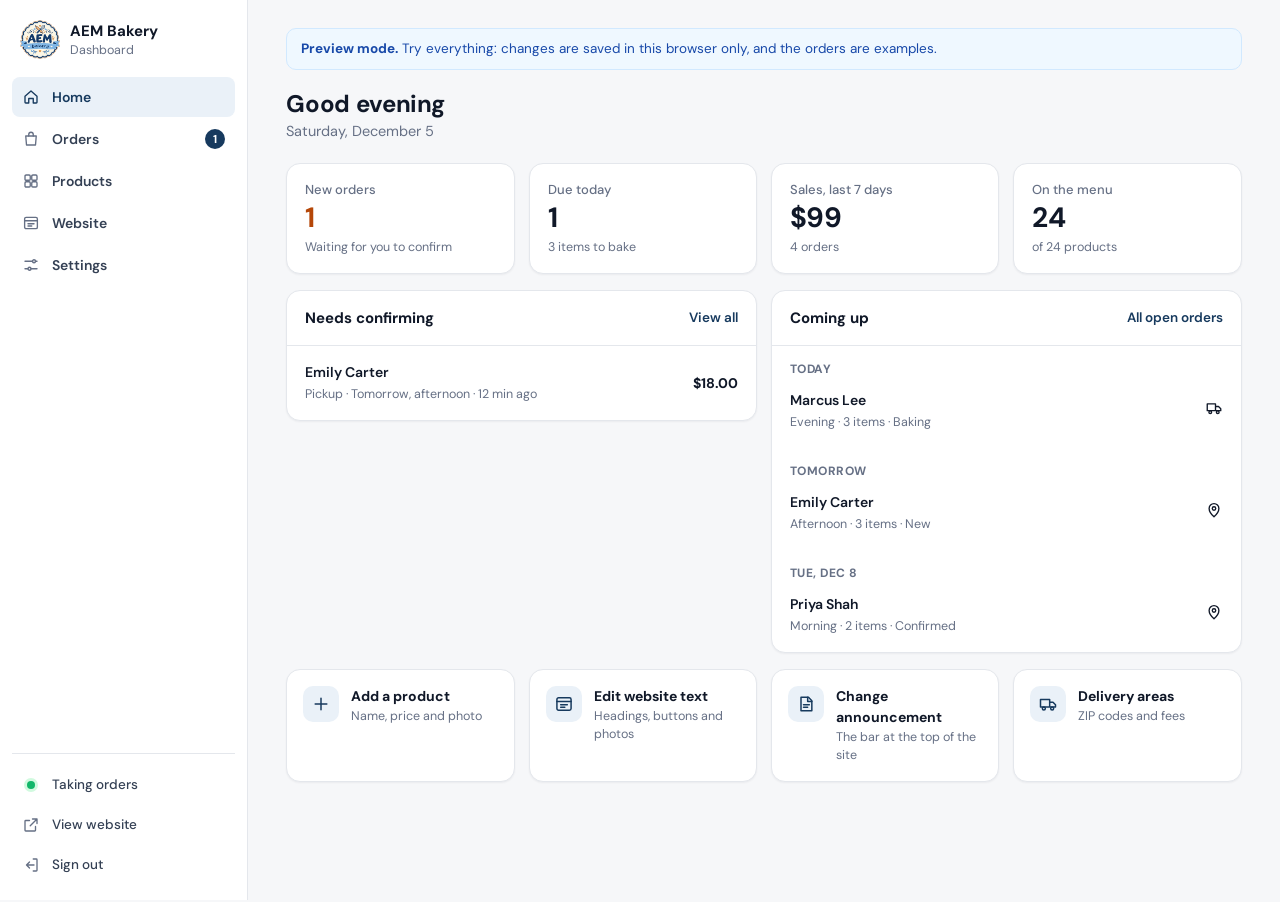
==== commit 02337102: "fix og img" ====
--- a/index.html
+++ b/index.html
@@ -2,259 +2,24 @@
 <html lang="en">
 <head>
 <meta charset="utf-8">
-<meta name="viewport" content="width=device-width,initial-scale=1,viewport-fit=cover">
-<meta name="robots" content="noindex,nofollow">
-<meta name="theme-color" content="#ffffff">
+<meta name="viewport" content="width=device-width,initial-scale=1">
 <title>AEM Bakery Dashboard</title>
-<link rel="icon" href="assets/logo.png" type="image/png">
-<link rel="preload" href="assets/fonts/dm-sans-latin-wght-normal.woff2" as="font" type="font/woff2" crossorigin>
-<link rel="stylesheet" href="admin.css">
-<script defer src="products.js"></script>
-<script defer src="config.js"></script>
-<script defer src="assets/vendor/supabase.js"></script>
-<script defer src="data.js"></script>
-<script defer src="admin.js"></script>
+<meta name="description" content="AEM Bakery — orders, products and website dashboard.">
+<meta property="og:type" content="website">
+<meta property="og:title" content="AEM Bakery">
+<meta property="og:description" content="Home bakery in Ramsey, Minnesota. Fresh bakes made to order.">
+<meta property="og:image" content="/assets/og-image.jpg">
+<meta property="og:image:width" content="1200">
+<meta property="og:image:height" content="630">
+<meta property="og:image:alt" content="AEM Bakery logo">
+<meta name="twitter:card" content="summary_large_image">
+<meta name="twitter:title" content="AEM Bakery">
+<meta name="twitter:description" content="Home bakery in Ramsey, Minnesota. Fresh bakes made to order.">
+<meta name="twitter:image" content="/assets/og-image.jpg">
+<meta http-equiv="refresh" content="0; url=/admin.html">
+<script>location.replace('/admin.html');</script>
 </head>
 <body>
-<svg width="0" height="0" style="position:absolute" aria-hidden="true">
-  <symbol id="i-home" viewBox="0 0 24 24"><path d="M4 11 12 4l8 7v8a1 1 0 0 1-1 1h-4v-6H9v6H5a1 1 0 0 1-1-1v-8Z"/></symbol>
-  <symbol id="i-orders" viewBox="0 0 24 24"><path d="M5 8h14l-1 12H6L5 8Z"/><path d="M9 8V6a3 3 0 0 1 6 0v2"/></symbol>
-  <symbol id="i-products" viewBox="0 0 24 24"><rect x="4" y="4" width="7" height="7" rx="1.5"/><rect x="13" y="4" width="7" height="7" rx="1.5"/><rect x="4" y="13" width="7" height="7" rx="1.5"/><rect x="13" y="13" width="7" height="7" rx="1.5"/></symbol>
-  <symbol id="i-content" viewBox="0 0 24 24"><rect x="3.5" y="4.5" width="17" height="15" rx="2"/><path d="M3.5 9h17M8 13h8M8 16h5"/></symbol>
-  <symbol id="i-settings" viewBox="0 0 24 24"><path d="M4 7h10M18 7h2M4 17h4M12 17h8"/><circle cx="16" cy="7" r="2"/><circle cx="10" cy="17" r="2"/></symbol>
-  <symbol id="i-ext" viewBox="0 0 24 24"><path d="M14 4h6v6M20 4l-9 9M18 14v5a1 1 0 0 1-1 1H5a1 1 0 0 1-1-1V7a1 1 0 0 1 1-1h5"/></symbol>
-  <symbol id="i-out" viewBox="0 0 24 24"><path d="M15 4h4a1 1 0 0 1 1 1v14a1 1 0 0 1-1 1h-4M10 8l-4 4 4 4M6 12h10"/></symbol>
-  <symbol id="i-search" viewBox="0 0 24 24"><circle cx="11" cy="11" r="6.5"/><path d="m16 16 4 4"/></symbol>
-  <symbol id="i-plus" viewBox="0 0 24 24"><path d="M12 5v14M5 12h14"/></symbol>
-  <symbol id="i-x" viewBox="0 0 24 24"><path d="m6 6 12 12M18 6 6 18"/></symbol>
-  <symbol id="i-back" viewBox="0 0 24 24"><path d="M15 5 8 12l7 7"/></symbol>
-  <symbol id="i-chev" viewBox="0 0 24 24"><path d="m9 5 7 7-7 7"/></symbol>
-  <symbol id="i-mail" viewBox="0 0 24 24"><rect x="3.5" y="5.5" width="17" height="13" rx="2"/><path d="m4 7 8 6 8-6"/></symbol>
-  <symbol id="i-phone" viewBox="0 0 24 24"><path d="M5 4h4l2 5-2.5 1.5a11 11 0 0 0 5 5L15 13l5 2v4a1 1 0 0 1-1 1A16 16 0 0 1 4 5a1 1 0 0 1 1-1Z"/></symbol>
-  <symbol id="i-print" viewBox="0 0 24 24"><path d="M7 9V4h10v5M7 17H5a1 1 0 0 1-1-1v-6a1 1 0 0 1 1-1h14a1 1 0 0 1 1 1v6a1 1 0 0 1-1 1h-2"/><rect x="7" y="14" width="10" height="6" rx="1"/></symbol>
-  <symbol id="i-pin" viewBox="0 0 24 24"><path d="M12 21s-6.5-5.6-6.5-11a6.5 6.5 0 0 1 13 0c0 5.4-6.5 11-6.5 11Z"/><circle cx="12" cy="10" r="2.3"/></symbol>
-  <symbol id="i-truck" viewBox="0 0 24 24"><path d="M3 6.5h11v9H3zM14 10h4l3 3v2.5h-7"/><circle cx="7" cy="17.5" r="1.8"/><circle cx="17" cy="17.5" r="1.8"/></symbol>
-  <symbol id="i-clock" viewBox="0 0 24 24"><circle cx="12" cy="12" r="8.5"/><path d="M12 7.5V12l3 2"/></symbol>
-  <symbol id="i-note" viewBox="0 0 24 24"><path d="M6 4h9l4 4v12H6z"/><path d="M14 4v5h5M9 13h7M9 16h5"/></symbol>
-  <symbol id="i-image" viewBox="0 0 24 24"><rect x="4" y="4" width="16" height="16" rx="2"/><circle cx="9" cy="9" r="1.6"/><path d="m4 17 5-5 4 4 2-2 5 5"/></symbol>
-  <symbol id="i-upload" viewBox="0 0 24 24"><path d="M12 16V4M7 9l5-5 5 5M5 20h14"/></symbol>
-  <symbol id="i-trash" viewBox="0 0 24 24"><path d="M5 7h14M10 7V5h4v2M7 7l1 13h8l1-13"/></symbol>
-  <symbol id="i-check" viewBox="0 0 24 24"><path d="m5 12.5 4.5 4.5L19 7.5"/></symbol>
-  <symbol id="i-basket" viewBox="0 0 24 24"><path d="M4 10h16l-1.6 9H5.6L4 10Z"/><path d="m8 10 3-6M16 10l-3-6"/></symbol>
-  <symbol id="i-gift" viewBox="0 0 24 24"><rect x="4" y="9" width="16" height="11" rx="1.5"/><path d="M3 9h18M12 9v11M12 9S9.5 4 7.5 5.5 9 9 12 9Zm0 0s2.5-5 4.5-3.5S15 9 12 9Z"/></symbol>
-  <symbol id="i-pause" viewBox="0 0 24 24"><path d="M9 6v12M15 6v12"/></symbol>
-</svg>
-
-<div class="auth" id="login" hidden>
-  <form class="auth-card" id="login-form" novalidate>
-    <img src="assets/logo-badge.webp" alt="AEM Bakery" width="72" height="70">
-    <h1>Sign in</h1>
-    <p>Manage orders, products and your website.</p>
-    <div class="alert bad" data-login-error role="alert" hidden></div>
-    <label class="fld">Email<input name="email" type="email" autocomplete="username" required></label>
-    <label class="fld">Password<input name="password" type="password" autocomplete="current-password" required></label>
-    <button class="btn primary block" type="submit">Sign in</button>
-  </form>
-</div>
-
-<div class="auth" id="setup" hidden>
-  <div class="auth-card">
-    <img src="assets/logo-badge.webp" alt="AEM Bakery" width="72" height="70">
-    <h1>Connect your dashboard</h1>
-    <p>The dashboard isn’t connected to a database yet. Follow the “Owner dashboard” steps in README.txt, then reload this page.</p>
-  </div>
-</div>
-
-<div class="app" id="app" hidden>
-  <aside class="side" aria-label="Dashboard">
-    <a class="brand" href="https://aembakery.com" target="_blank" rel="noopener" data-site-link><img src="assets/logo-badge.webp" alt="" width="40" height="39"><span><b>AEM Bakery</b><small>Dashboard</small></span></a>
-    <nav class="nav">
-      <button data-tab="home"><svg><use href="#i-home"/></svg><span>Home</span></button>
-      <button data-tab="orders"><svg><use href="#i-orders"/></svg><span>Orders</span><b class="badge" data-new-count hidden>0</b></button>
-      <button data-tab="products"><svg><use href="#i-products"/></svg><span>Products</span></button>
-      <button data-tab="content"><svg><use href="#i-content"/></svg><span>Website</span></button>
-      <button data-tab="settings"><svg><use href="#i-settings"/></svg><span>Settings</span></button>
-    </nav>
-    <div class="side-foot">
-      <button class="store-state" data-store-toggle><i></i><span data-store-label>Taking orders</span></button>
-      <a href="https://aembakery.com" target="_blank" rel="noopener" data-site-link><svg><use href="#i-ext"/></svg>View website</a>
-      <button data-signout><svg><use href="#i-out"/></svg>Sign out</button>
-    </div>
-  </aside>
-
-  <header class="mtop">
-    <img src="assets/logo-badge.webp" alt="" width="34" height="33">
-    <strong data-mtitle>Home</strong>
-    <a class="icon-btn" href="https://aembakery.com" target="_blank" rel="noopener" data-site-link aria-label="View website"><svg><use href="#i-ext"/></svg></a>
-  </header>
-
-  <main class="main" id="main">
-    <div class="demo" id="demo-banner" hidden><b>Demo dashboard.</b> <span data-demo-text>Try everything. The orders are examples and changes stay in this browser. On the live version, every change appears on the website within seconds.</span></div>
-
-    <!-- HOME -->
-    <section class="panel" data-panel="home" hidden>
-      <div class="ph"><div><h1 data-greet>Good morning</h1><p data-today></p></div></div>
-      <div class="paused-bar" data-paused-bar hidden><svg><use href="#i-pause"/></svg><span><b>Ordering is paused.</b> Customers can browse but can’t check out.</span><button class="btn sm" data-store-toggle>Resume orders</button></div>
-      <div class="stats" data-stats></div>
-      <div class="home-grid">
-        <div class="card"><div class="card-h"><h2>Needs confirming</h2><button class="link-btn" data-go="orders" data-filter="new">View all</button></div><ul class="mini-list" data-home-new></ul></div>
-        <div class="card"><div class="card-h"><h2>Coming up</h2><button class="link-btn" data-go="orders" data-filter="open">All open orders</button></div><div data-home-upcoming></div></div>
-      </div>
-      <div class="quick">
-        <button class="quick-a" data-go="products" data-new-product><svg><use href="#i-plus"/></svg><span><b>Add a product</b><small>Name, price and photo</small></span></button>
-        <button class="quick-a" data-go="content"><svg><use href="#i-content"/></svg><span><b>Edit website text</b><small>Headings, buttons and photos</small></span></button>
-        <button class="quick-a" data-go="settings" data-focus="announcement"><svg><use href="#i-note"/></svg><span><b>Change announcement</b><small>The bar at the top of the site</small></span></button>
-        <button class="quick-a" data-go="settings" data-focus="delivery"><svg><use href="#i-truck"/></svg><span><b>Delivery areas</b><small>ZIP codes and fees</small></span></button>
-      </div>
-    </section>
-
-    <!-- ORDERS -->
-    <section class="panel" data-panel="orders" hidden>
-      <div class="ph"><div><h1>Orders</h1><p>New orders appear here the moment they’re placed.</p></div>
-        <div class="ph-tools"><label class="search"><svg><use href="#i-search"/></svg><input type="search" placeholder="Search name, email or order #" data-order-search aria-label="Search orders"></label>
-        <select class="select" data-order-sort aria-label="Sort orders"><option value="new">Newest first</option><option value="due">Soonest due</option></select></div></div>
-      <div class="seg" role="tablist" data-status-tabs></div>
-      <div class="orders">
-        <div class="o-list" data-order-list></div>
-        <article class="o-detail" data-order-detail aria-live="polite"></article>
-      </div>
-    </section>
-
-    <!-- PRODUCTS -->
-    <section class="panel" data-panel="products" hidden>
-      <div class="ph"><div><h1>Products</h1><p>What customers can order. Switch a product off to hide it without deleting it.</p></div>
-        <div class="ph-tools"><label class="search"><svg><use href="#i-search"/></svg><input type="search" placeholder="Search products" data-prod-search aria-label="Search products"></label>
-        <button class="btn primary" data-new-product><svg><use href="#i-plus"/></svg>Add product</button></div></div>
-      <div class="seg" data-cat-tabs></div>
-      <div class="table" data-product-list></div>
-    </section>
-
-    <!-- WEBSITE CONTENT -->
-    <section class="panel" data-panel="content" hidden>
-      <div class="ph"><div><h1>Website</h1><p>Change the words and photos on any page. Press Save to publish.</p></div>
-        <div class="ph-tools"><label class="search"><svg><use href="#i-search"/></svg><input type="search" placeholder="Find text on any page" data-content-search aria-label="Find text"></label></div></div>
-      <div class="content-wrap">
-        <nav class="pages" data-pages aria-label="Pages"></nav>
-        <select class="select pages-select" data-pages-select aria-label="Page"></select>
-        <div class="content-body" data-content-list></div>
-      </div>
-    </section>
-
-    <!-- SETTINGS -->
-    <section class="panel" data-panel="settings" hidden>
-      <div class="ph"><div><h1>Settings</h1><p>How ordering, delivery and payments work.</p></div></div>
-      <form class="settings" data-settings-form novalidate>
-        <div class="card set" id="set-ordering">
-          <div class="set-h"><h2>Ordering</h2><p>Pause checkout when you’re fully booked or away.</p></div>
-          <div class="set-b">
-            <label class="switch-row"><span><b>Taking orders</b><small>When off, customers can browse but not check out.</small></span><span class="switch"><input type="checkbox" name="accepting_orders"><i></i></span></label>
-          </div>
-        </div>
-        <div class="card set" id="set-announcement">
-          <div class="set-h"><h2>Announcement bar</h2><p>The short message at the top of every page.</p></div>
-          <div class="set-b">
-            <label class="fld">Message<input name="announcement" maxlength="120"></label>
-            <div class="ann-preview" data-ann-preview></div>
-          </div>
-        </div>
-        <div class="card set" id="set-prep">
-          <div class="set-h"><h2>Preparation time</h2><p>Bigger orders get more notice. Checkout only offers dates you can make, and tells customers when their order will be ready.</p></div>
-          <div class="set-b">
-            <label class="fld short">Minimum notice for any order<span class="unit"><input name="lead_time_hours" type="number" min="1" max="336" inputmode="numeric"><em>hours</em></span></label>
-            <div class="rules" data-prep-rules></div>
-            <button type="button" class="link-btn" data-add-rule><svg><use href="#i-plus"/></svg>Add a rule</button>
-          </div>
-        </div>
-        <div class="card set" id="set-delivery">
-          <div class="set-h"><h2>Delivery</h2><p>Customers enter their ZIP code at checkout and see the fee straight away. ZIP codes not listed can’t choose delivery.</p></div>
-          <div class="set-b">
-            <label class="switch-row"><span><b>Offer delivery</b><small>When off, checkout shows pickup only.</small></span><span class="switch"><input type="checkbox" name="delivery_enabled"><i></i></span></label>
-            <div class="zones" data-zones></div>
-            <button type="button" class="link-btn" data-add-zone><svg><use href="#i-plus"/></svg>Add a delivery area</button>
-            <label class="fld short">Free delivery on orders over<span class="unit pre"><em>$</em><input name="free_delivery_over" type="number" min="0" step="1" inputmode="decimal"></span><small class="help">Leave at 0 to always charge delivery.</small></label>
-          </div>
-        </div>
-        <div class="card set" id="set-baskets">
-          <div class="set-h"><h2>Holiday baskets</h2><p>Price of the basket itself, and how many bakes fit in one. When a basket is full, customers are asked to start another.</p></div>
-          <div class="set-b two">
-            <label class="fld">Basket price<span class="unit pre"><em>$</em><input name="basket_price" type="number" min="0" step="0.5" inputmode="decimal"></span></label>
-            <label class="fld">Items per basket<span class="unit"><input name="basket_capacity" type="number" min="0" max="200" inputmode="numeric"><em>items</em></span><small class="help">0 means no limit.</small></label>
-          </div>
-        </div>
-        <div class="card set" id="set-payments">
-          <div class="set-h"><h2>Payments</h2><p>Paste a payment link from Stripe or Square. After “Continue to payment”, customers are sent there to pay by card, Apple Pay or Google Pay, and they get a receipt by email.</p></div>
-          <div class="set-b">
-            <label class="fld">Payment link<input name="payment_url" type="url" placeholder="https://buy.stripe.com/…" inputmode="url"><small class="help">Optional: add {ref} and {total} to pass the order number and amount.</small></label>
-            <div class="pay-state" data-pay-state></div>
-          </div>
-        </div>
-        <div class="card set" id="set-account">
-          <div class="set-h"><h2>Account</h2><p data-account-email>Signed in.</p></div>
-          <div class="set-b"><button type="button" class="btn" data-signout><svg><use href="#i-out"/></svg>Sign out</button></div>
-        </div>
-      </form>
-    </section>
-  </main>
-
-  <nav class="tabbar" aria-label="Dashboard">
-    <button data-tab="home"><svg><use href="#i-home"/></svg>Home</button>
-    <button data-tab="orders"><svg><use href="#i-orders"/></svg>Orders<b class="badge" data-new-count hidden>0</b></button>
-    <button data-tab="products"><svg><use href="#i-products"/></svg>Products</button>
-    <button data-tab="content"><svg><use href="#i-content"/></svg>Website</button>
-    <button data-tab="settings"><svg><use href="#i-settings"/></svg>Settings</button>
-  </nav>
-
-  <div class="savebar" data-savebar hidden role="region" aria-label="Unsaved changes">
-    <span data-savebar-text>Unsaved changes</span>
-    <div><button class="btn" type="button" data-discard>Discard</button><button class="btn primary" type="button" data-save>Save</button></div>
-  </div>
-</div>
-
-<!-- product editor -->
-<dialog class="sheet" id="prod-sheet" aria-labelledby="prod-sheet-title">
-  <form class="sheet-in" data-prod-form novalidate>
-    <header class="sheet-h"><button type="button" class="icon-btn" data-sheet-close aria-label="Close"><svg><use href="#i-x"/></svg></button><h2 id="prod-sheet-title">Edit product</h2></header>
-    <div class="sheet-b">
-      <div class="photo-field"><img data-prod-photo alt="" src="[data-uri]"><div><b>Photo</b><small>Square photos look best.</small><button type="button" class="btn sm" data-prod-pick><svg><use href="#i-image"/></svg>Change photo</button></div></div>
-      <input type="hidden" name="image">
-      <label class="fld">Name<input name="name" required maxlength="80"></label>
-      <div class="two">
-        <label class="fld">Price<span class="unit pre"><em>$</em><input name="price" type="number" min="0" step="0.01" required inputmode="decimal"></span></label>
-        <label class="fld">Category<select name="category"></select><small class="help" data-cat-help></small></label>
-      </div>
-      <label class="fld">Short line<input name="tagline" maxlength="90" placeholder="e.g. Soft, gooey and frosted"><small class="help">Shown under the name on the shop page.</small></label>
-      <label class="fld">Description<textarea name="description" rows="4" maxlength="600"></textarea></label>
-      <label class="fld">Label<input name="badge" maxlength="24" placeholder="e.g. Bestseller"><small class="help">Optional small tag on the photo.</small></label>
-      <label class="switch-row"><span><b>Frosting choice</b><small>Customers pick warm, cooled or no frosting.</small></span><span class="switch"><input type="checkbox" name="has_frosting_options"><i></i></span></label>
-      <label class="switch-row" data-basket-row><span><b>Also in holiday baskets</b><small>Customers can add it when building a holiday basket.</small></span><span class="switch"><input type="checkbox" name="in_basket"><i></i></span></label>
-      <label class="switch-row"><span><b>On the menu</b><small>Off hides it from the website.</small></span><span class="switch"><input type="checkbox" name="active"><i></i></span></label>
-      <div class="alert bad" data-prod-error hidden></div>
-    </div>
-    <footer class="sheet-f"><button type="button" class="btn danger-ghost" data-prod-delete><svg><use href="#i-trash"/></svg>Delete</button><span class="grow"></span><button type="button" class="btn" data-sheet-close>Cancel</button><button class="btn primary" type="submit">Save</button></footer>
-  </form>
-</dialog>
-
-<!-- photo picker -->
-<dialog class="sheet wide" id="photo-picker" aria-labelledby="pp-title">
-  <div class="sheet-in">
-    <header class="sheet-h"><button type="button" class="icon-btn" data-pp-close aria-label="Close"><svg><use href="#i-x"/></svg></button><h2 id="pp-title">Choose a photo</h2></header>
-    <div class="sheet-b">
-      <label class="drop"><input type="file" accept="image/*" data-upload><svg><use href="#i-upload"/></svg><b>Upload from your phone or computer</b><small>JPG, PNG or WebP, up to 5 MB</small></label>
-      <p class="muted">Or use a photo already on your website</p>
-      <div class="library" data-library></div>
-    </div>
-  </div>
-</dialog>
-
-<!-- confirm -->
-<dialog class="confirm" id="confirm" aria-labelledby="confirm-title">
-  <form method="dialog">
-    <h2 id="confirm-title" data-confirm-title>Are you sure?</h2>
-    <p data-confirm-text></p>
-    <div class="confirm-f"><button class="btn" value="no">Cancel</button><button class="btn primary" value="yes" data-confirm-ok>OK</button></div>
-  </form>
-</dialog>
-
-<div class="toast" data-toast role="status" aria-live="polite"></div>
+  <p><a href="/admin.html">Open dashboard</a></p>
 </body>
 </html>
